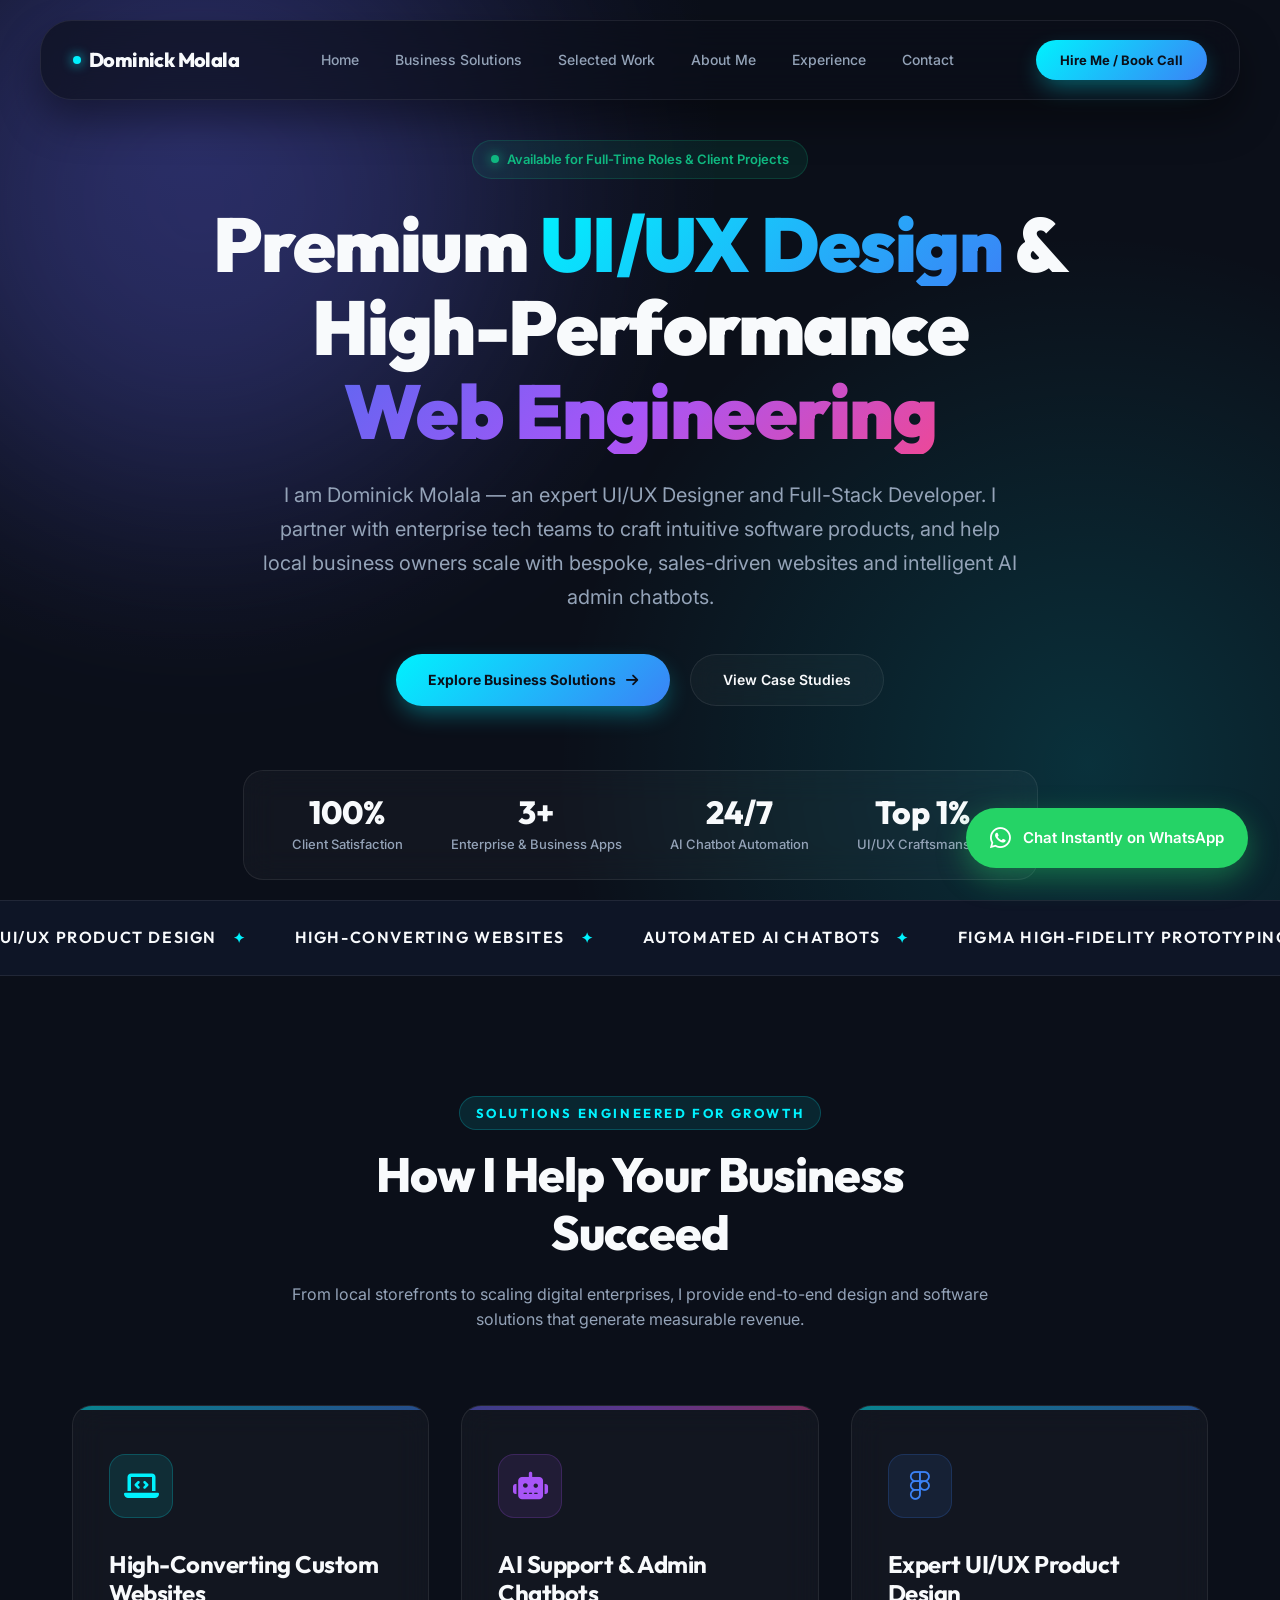
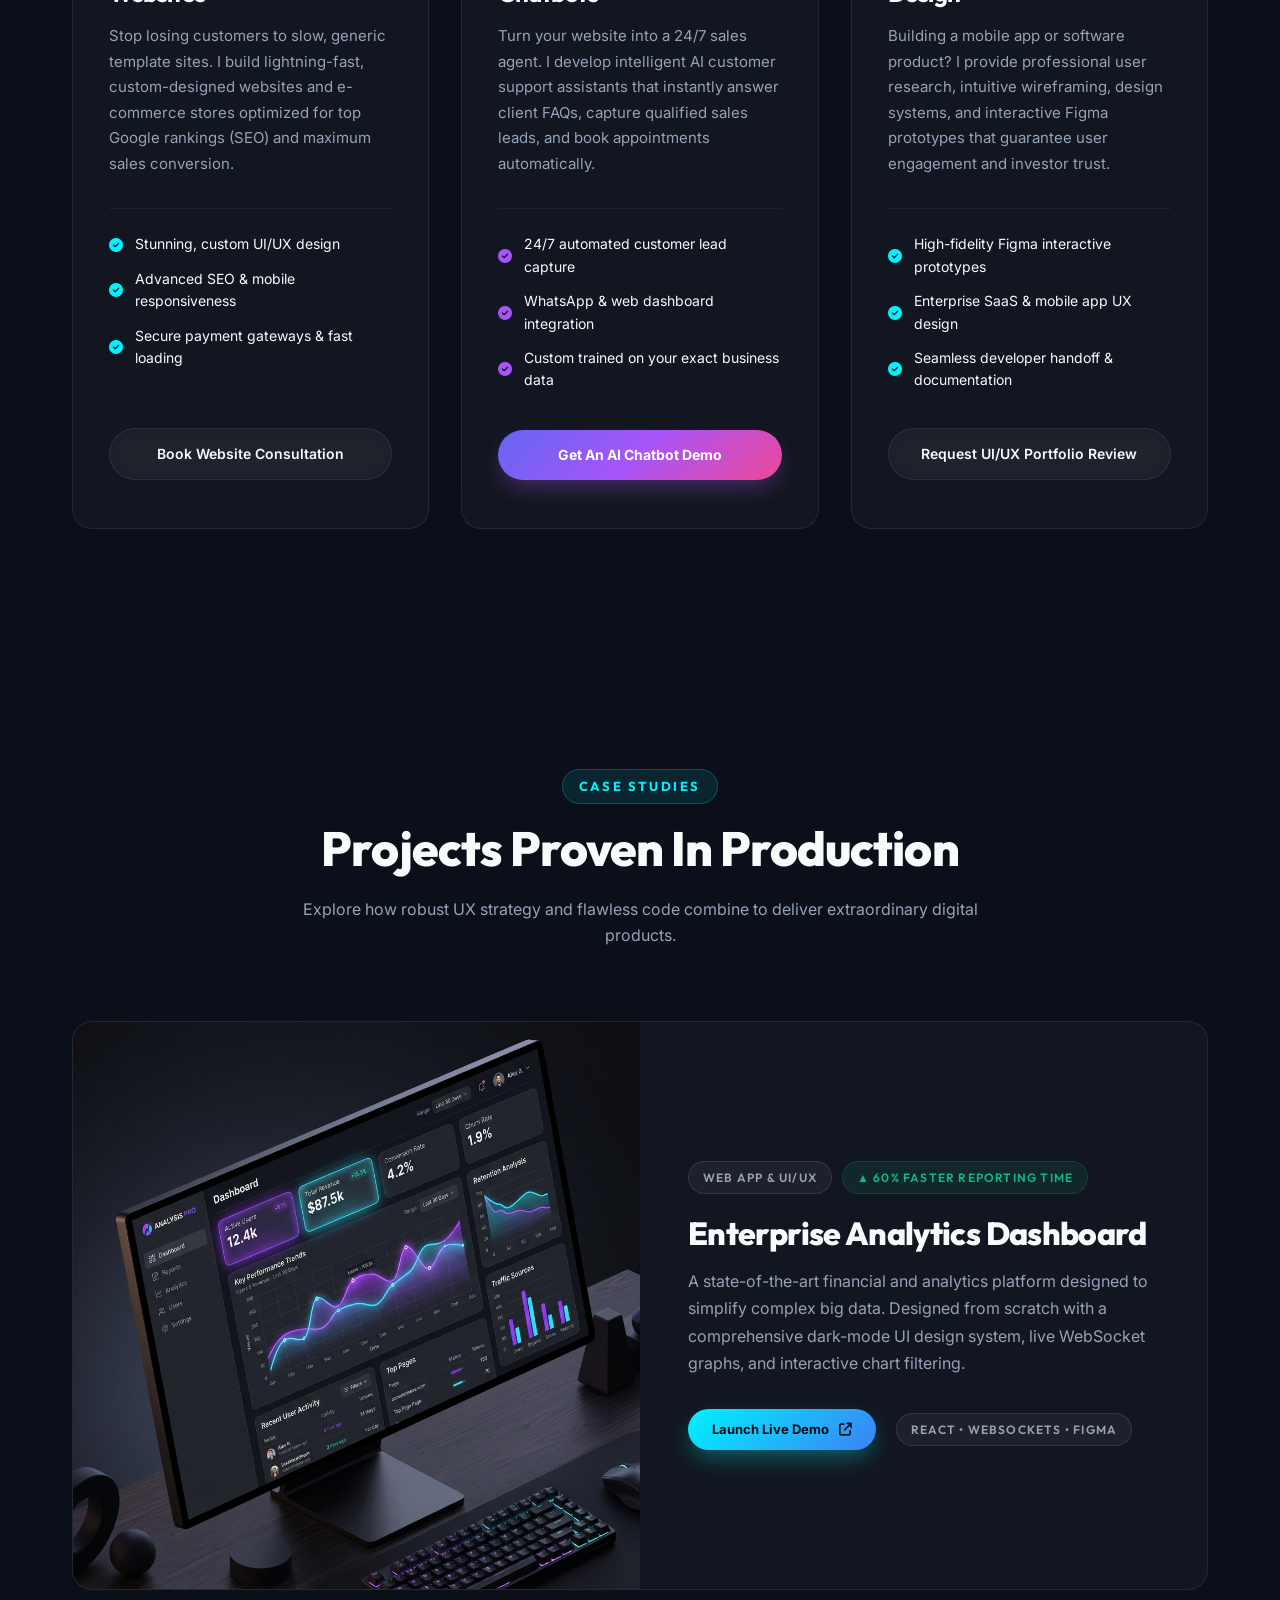
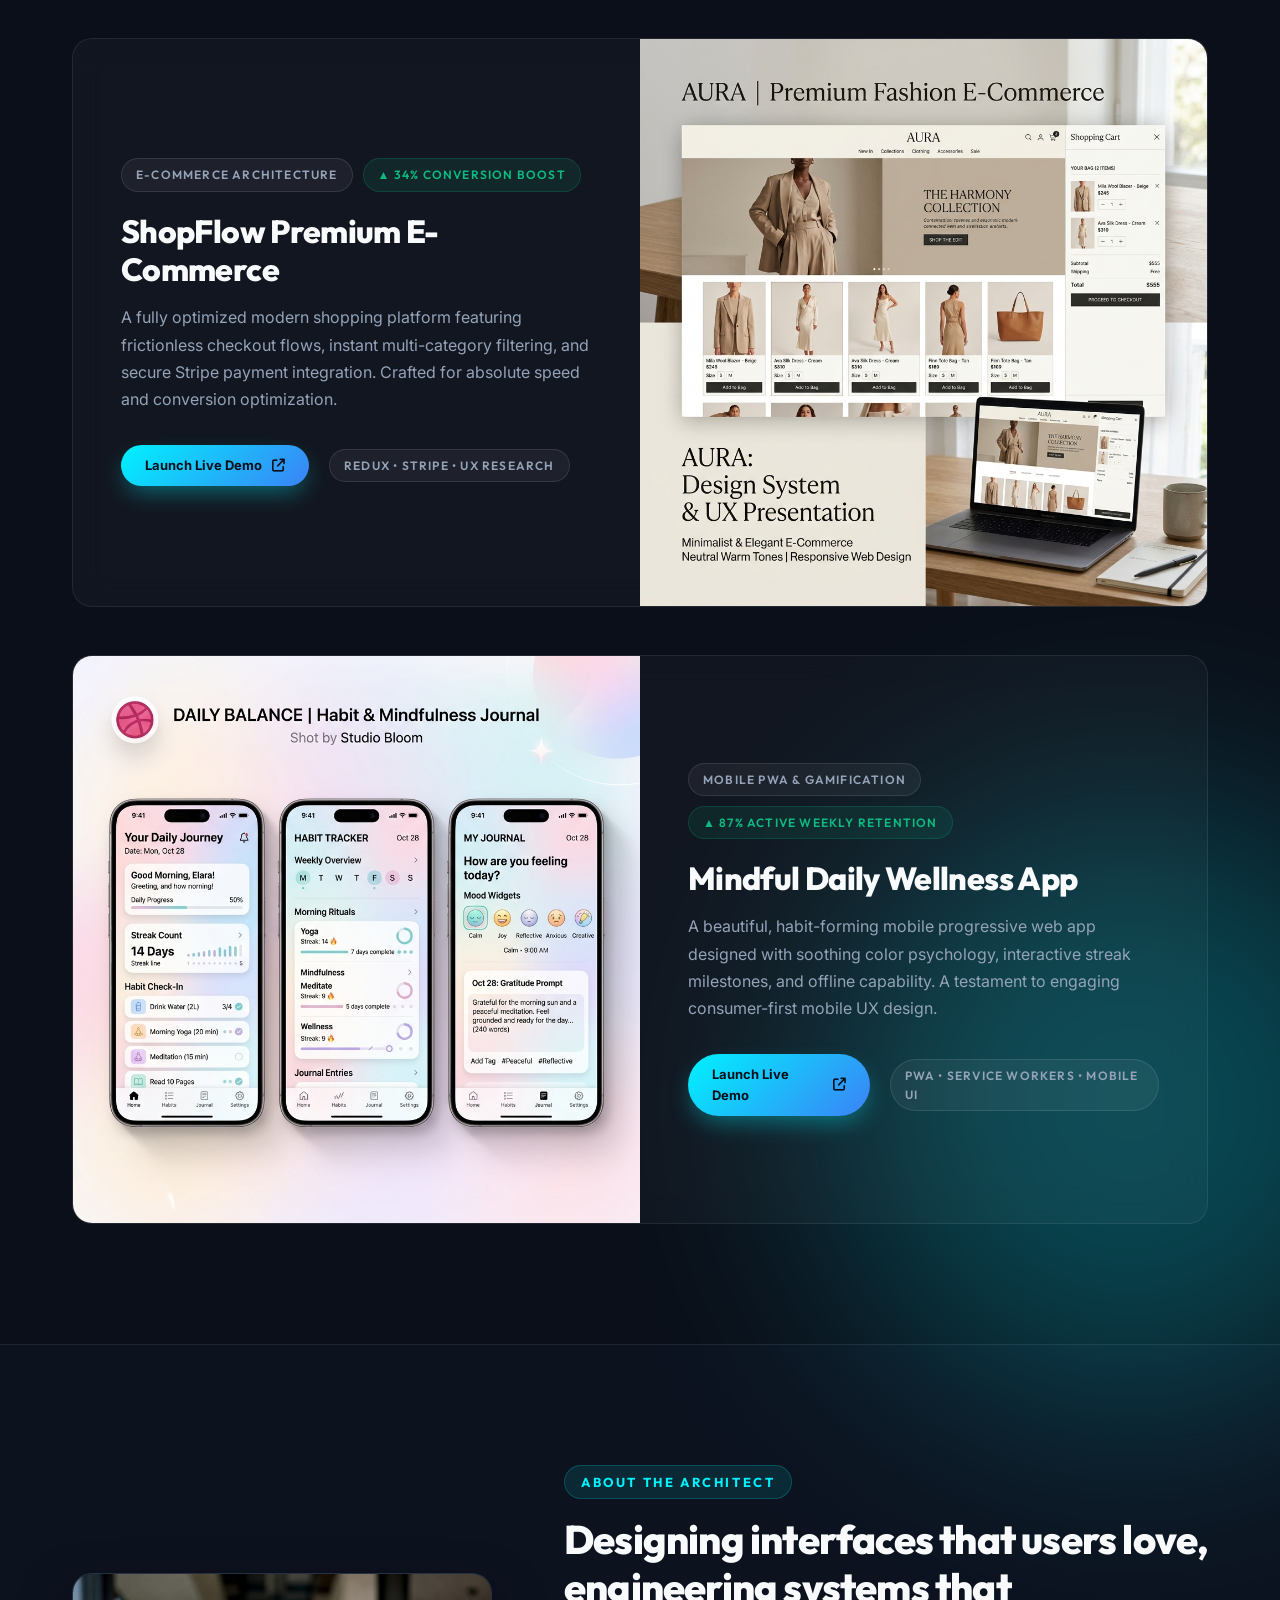
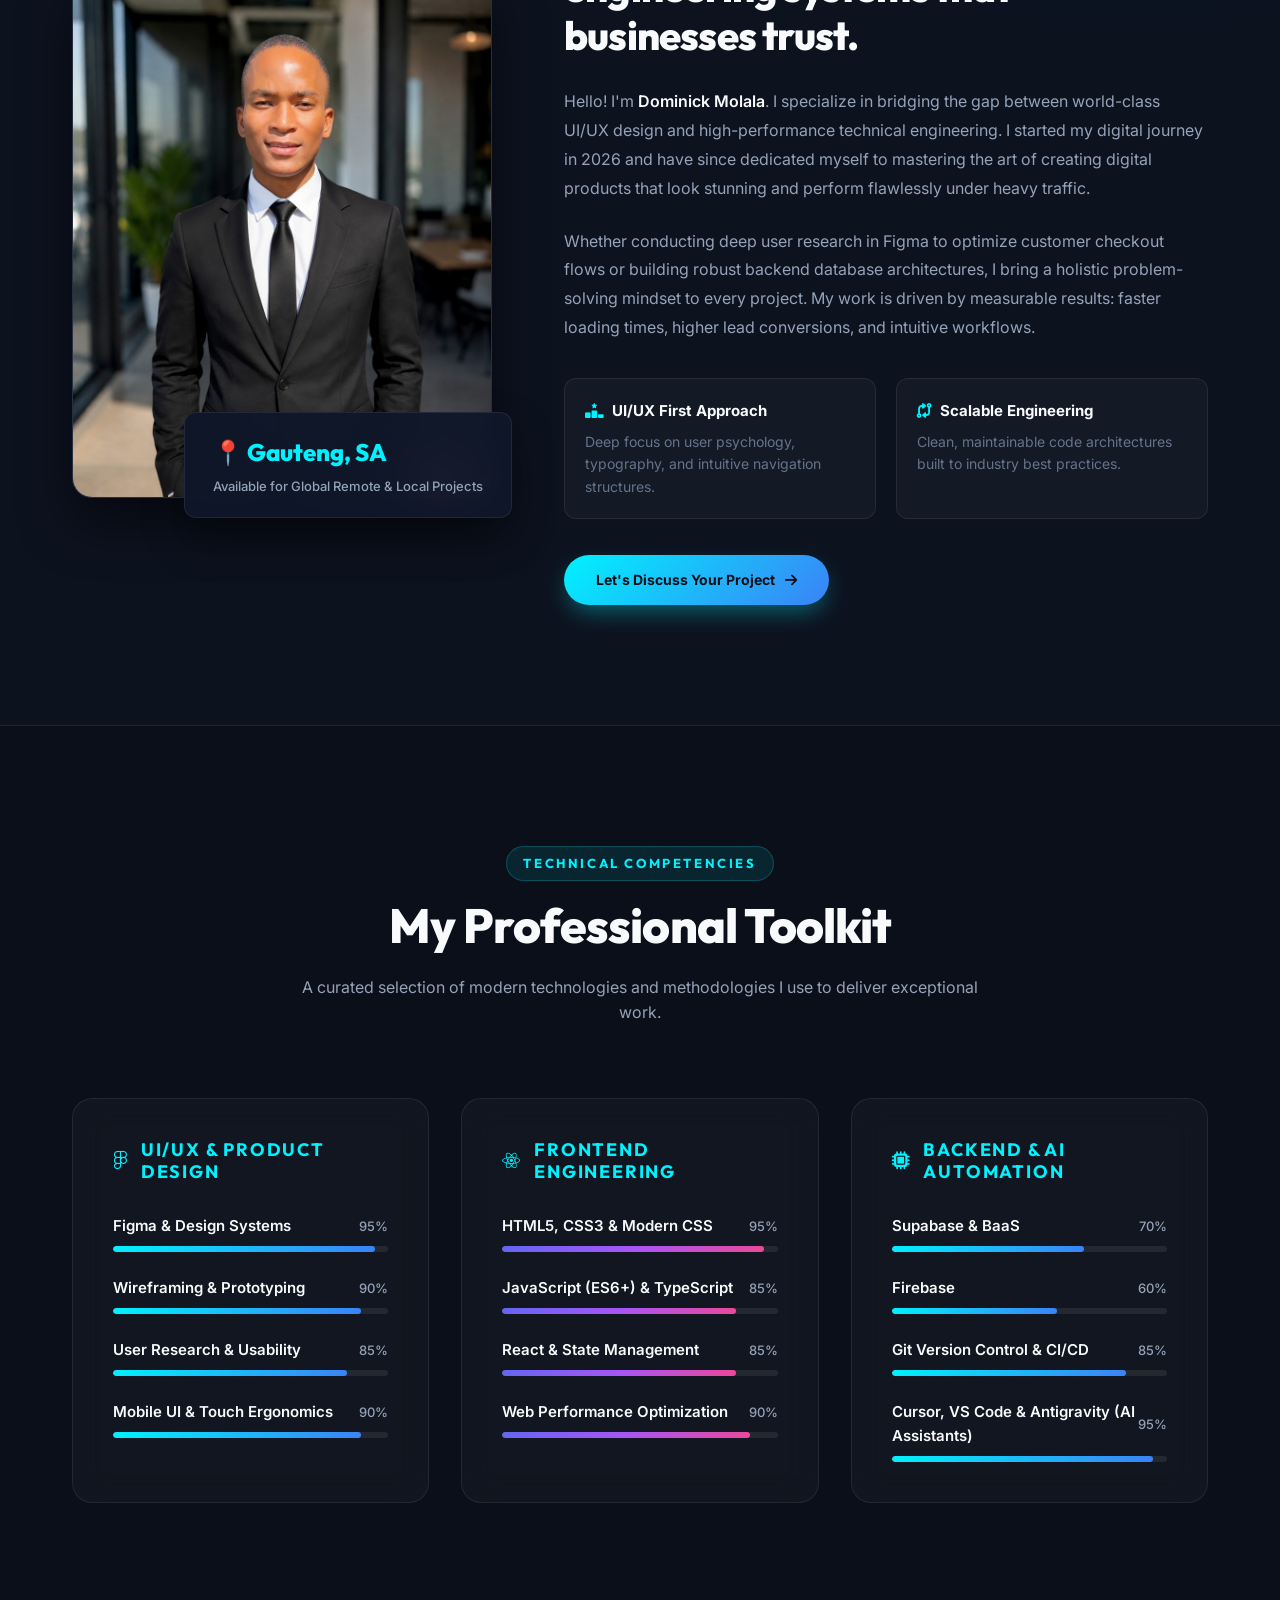
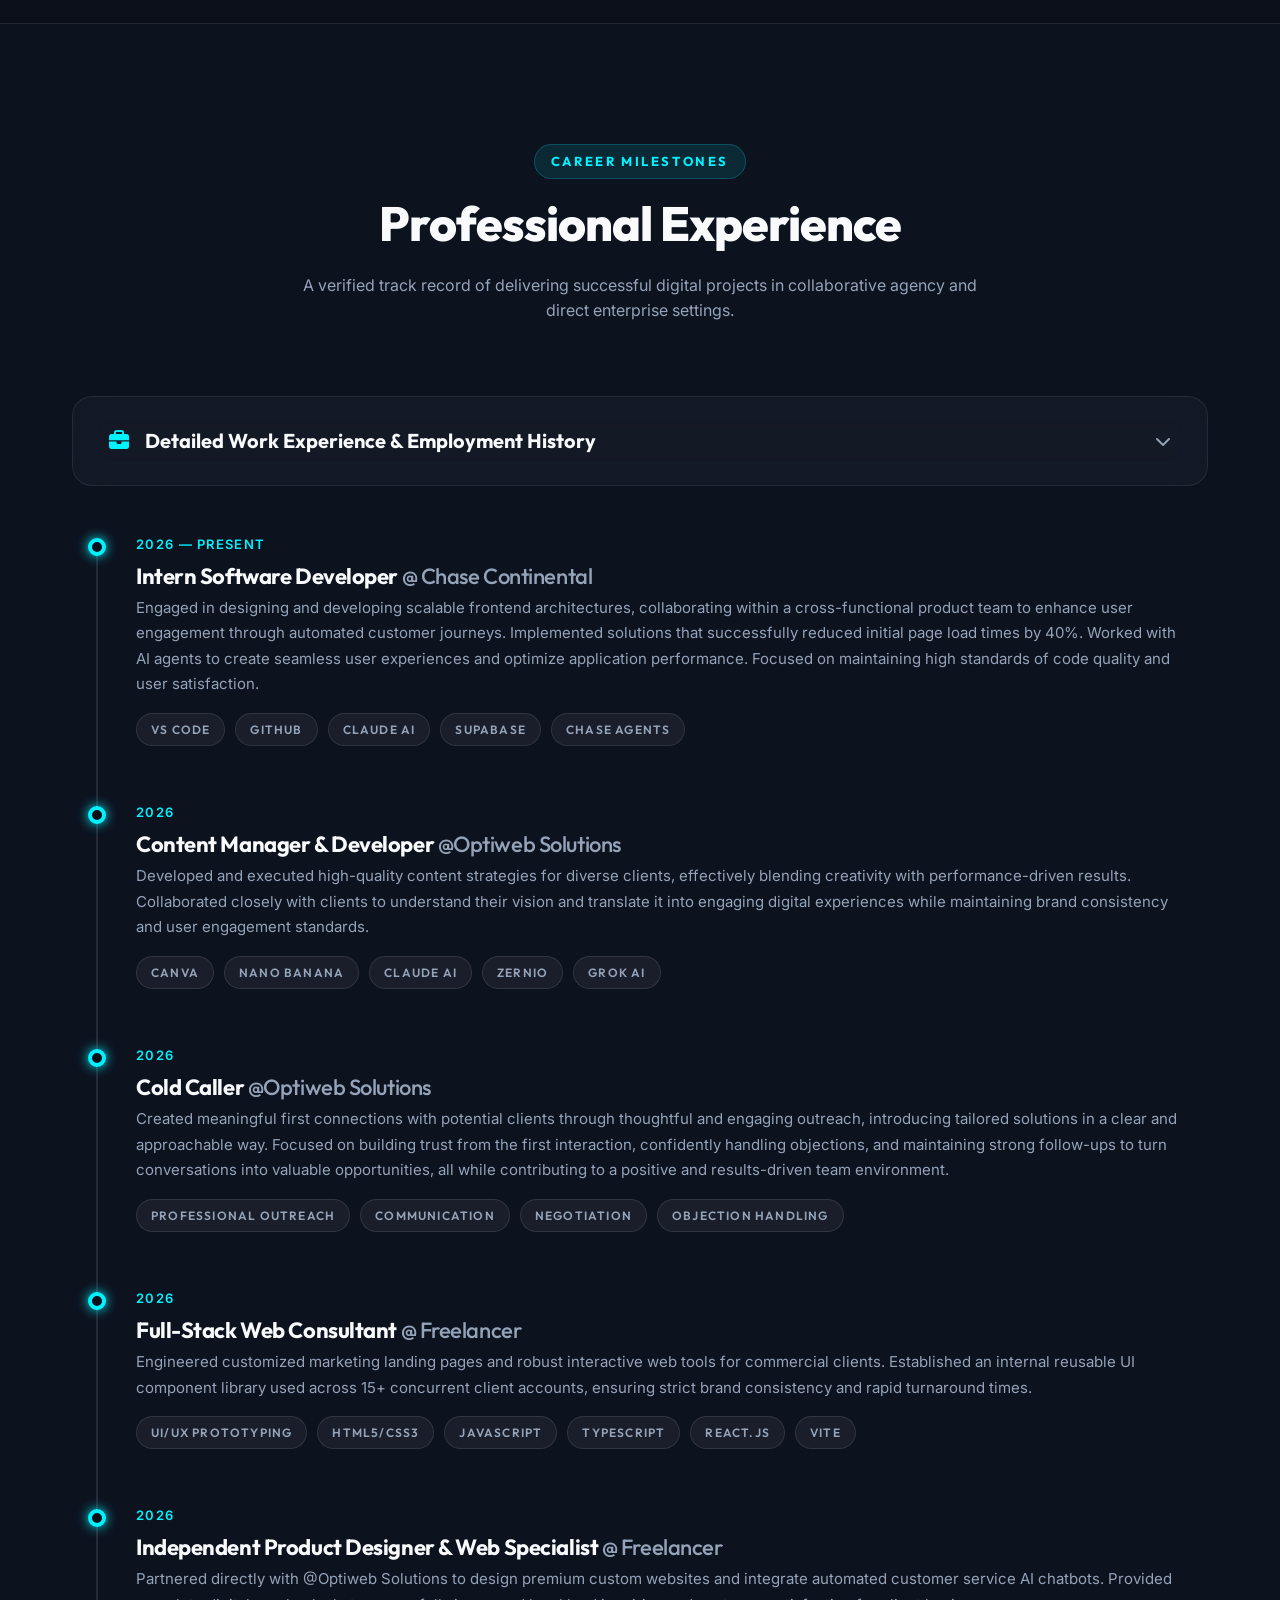
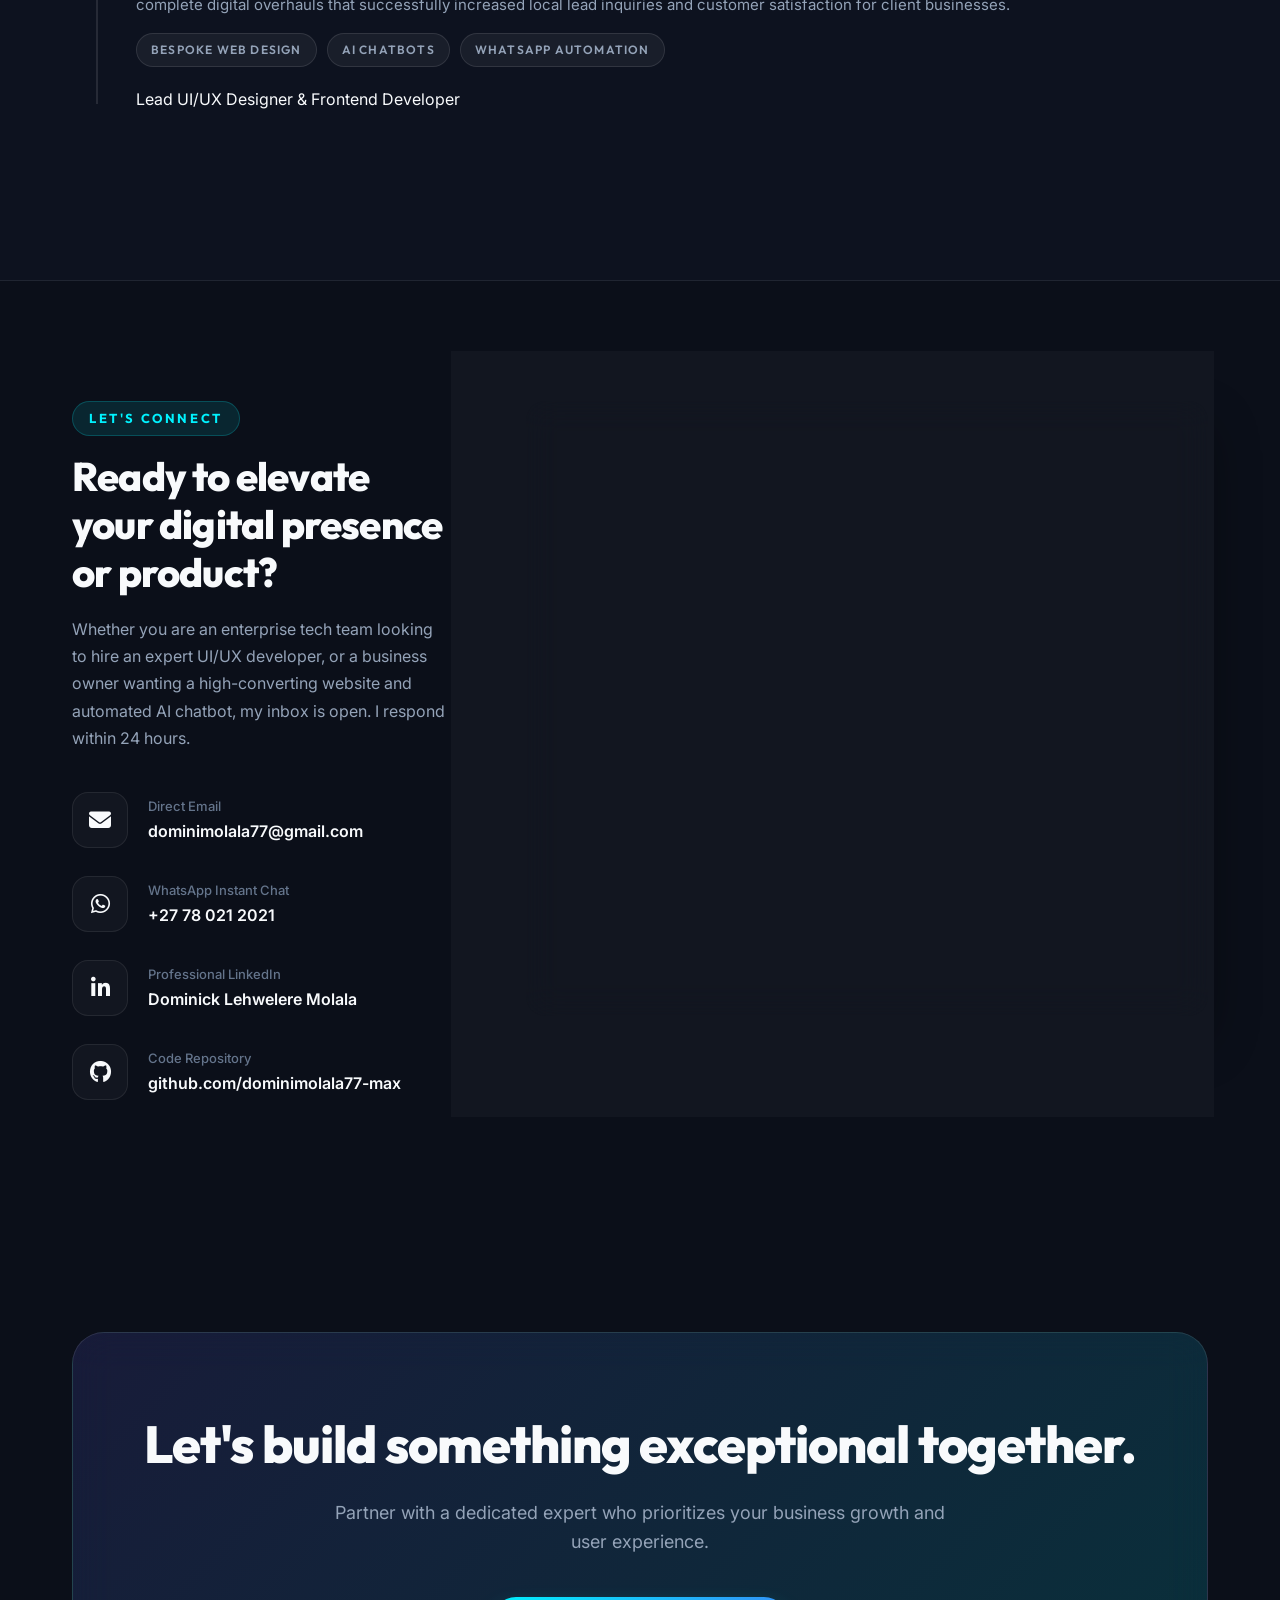
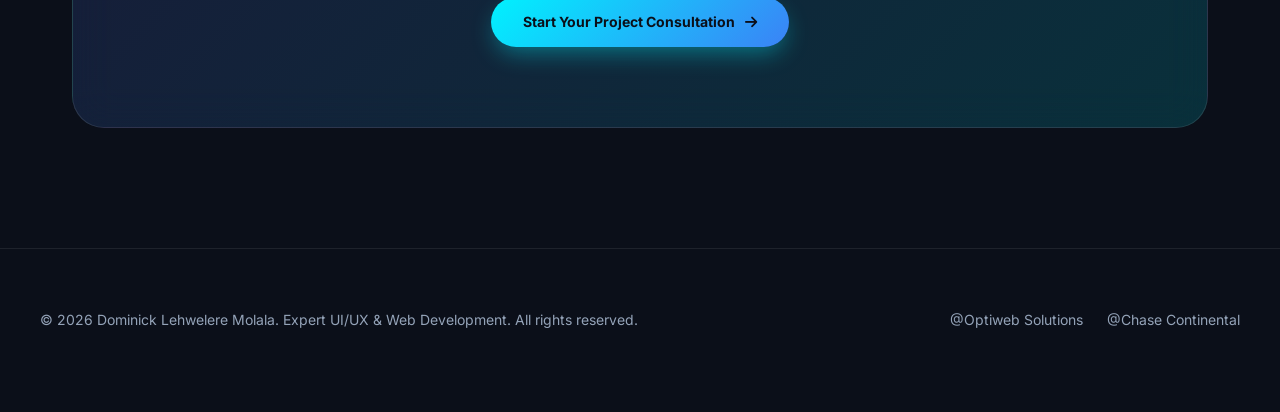
==== index.html @ 4cb64b79 "Initial commit" ====
<!DOCTYPE html>
<html lang="en">

<head>
    <meta charset="UTF-8" />
    <meta name="viewport" content="width=device-width, initial-scale=1.0" />
    <title>Dominick Molala — Expert UI/UX Designer & Full-Stack Web Engineer</title>
    <meta name="description"
        content="Portfolio of Dominick Molala, an expert UI/UX Designer and Web Developer creating custom high-converting websites, AI chatbots, and enterprise SaaS products." />
    <link rel="preconnect" href="https://fonts.googleapis.com">
    <link rel="preconnect" href="https://fonts.gstatic.com" crossorigin>
    <link
        href="https://fonts.googleapis.com/css2?family=Inter:wght@300;400;500;600;700&family=Outfit:wght@400;500;600;700;800;900&display=swap"
        rel="stylesheet">
    <link rel="stylesheet" href="style.css">
    <link rel="stylesheet" href="https://cdnjs.cloudflare.com/ajax/libs/font-awesome/6.5.0/css/all.min.css">
</head>

<body>

    <!-- Decorative Background Orbs -->
    <div class="bg-orb-1" aria-hidden="true"></div>
    <div class="bg-orb-2" aria-hidden="true"></div>

    <!-- ── NAVIGATION ── -->
    <nav class="nav" id="mainNav">
        <a href="#home" class="nav-logo">
            <span></span>Dominick Molala
        </a>
        <ul class="nav-links">
            <li><a href="#home" class="nav-link active">Home</a></li>
            <li><a href="#services" class="nav-link">Business Solutions</a></li>
            <li><a href="#work" class="nav-link">Selected Work</a></li>
            <li><a href="#about" class="nav-link">About Me</a></li>
            <li><a href="#experience" class="nav-link">Experience</a></li>
            <li><a href="#contact" class="nav-link">Contact</a></li>
        </ul>
        <div class="nav-action">
            <a href="#contact" class="btn btn-glow btn-sm">Hire Me / Book Call</a>
        </div>
        <button class="burger" id="menuToggle" onclick="toggleMenu()"
            aria-label="Toggle navigation menu">&#9776;</button>
    </nav>

    <!-- ── HERO SECTION ── -->
    <main>
        <section id="home" class="hero">
            <div class="container hero-content">
                <div class="badge fade-up" id="heroBadge">
                    <span class="pulse-dot"></span> Available for Full-Time Roles & Client Projects
                </div>

                <h1 class="hero-title fade-up delay-1" id="heroTitle">
                    Premium <span class="gradient-text">UI/UX Design</span> &<br>
                    High-Performance <span class="gradient-text-violet">Web Engineering</span>
                </h1>

                <p class="hero-sub fade-up delay-2" id="heroSubtitle">
                    I am Dominick Molala — an expert UI/UX Designer and Full-Stack Developer. I partner with enterprise
                    tech teams to craft intuitive software products, and help local business owners scale with bespoke,
                    sales-driven websites and intelligent AI admin chatbots.
                </p>

                <div class="hero-btns fade-up delay-3" id="heroButtons">
                    <a href="#services" class="btn btn-glow">Explore Business Solutions <i
                            class="fa-solid fa-arrow-right"></i></a>
                    <a href="#work" class="btn btn-outline">View Case Studies</a>
                </div>

                <!-- Trust Metrics Bar -->
                <div class="trust-metrics fade-up delay-4" id="trustBar">
                    <div class="trust-item">
                        <span class="trust-num">100%</span>
                        <span class="trust-label">Client Satisfaction</span>
                    </div>
                    <div class="trust-item">
                        <span class="trust-num">3+</span>
                        <span class="trust-label">Enterprise & Business Apps</span>
                    </div>
                    <div class="trust-item">
                        <span class="trust-num">24/7</span>
                        <span class="trust-label">AI Chatbot Automation</span>
                    </div>
                    <div class="trust-item">
                        <span class="trust-num">Top 1%</span>
                        <span class="trust-label">UI/UX Craftsmanship</span>
                    </div>
                </div>
            </div>
        </section>

        <!-- ── MARQUEE TICKER ── -->
        <div class="marquee-wrap" id="techMarquee">
            <div class="marquee-track">
                <div class="marquee-item">UI/UX Product Design <span class="star">✦</span></div>
                <div class="marquee-item">High-Converting Websites <span class="star">✦</span></div>
                <div class="marquee-item">Automated AI Chatbots <span class="star">✦</span></div>
                <div class="marquee-item">Figma High-Fidelity Prototyping <span class="star">✦</span></div>
                <div class="marquee-item">React & Node Fullstack Architecture <span class="star">✦</span></div>
                <div class="marquee-item">Conversion Rate Optimization <span class="star">✦</span></div>
                <!-- Duplicate for seamless loop -->
                <div class="marquee-item">UI/UX Product Design <span class="star">✦</span></div>
                <div class="marquee-item">High-Converting Websites <span class="star">✦</span></div>
                <div class="marquee-item">Automated AI Chatbots <span class="star">✦</span></div>
                <div class="marquee-item">Figma High-Fidelity Prototyping <span class="star">✦</span></div>
                <div class="marquee-item">React & Node Fullstack Architecture <span class="star">✦</span></div>
                <div class="marquee-item">Conversion Rate Optimization <span class="star">✦</span></div>
            </div>
        </div>

        <!-- ── SERVICES & BUSINESS SOLUTIONS ── -->
        <section id="services" class="section">
            <div class="container">
                <div class="section-header fade-up" id="servicesHeader">
                    <span class="section-tag">Solutions Engineered For Growth</span>
                    <h2 class="section-title">How I Help Your Business Succeed</h2>
                    <p class="section-sub">From local storefronts to scaling digital enterprises, I provide end-to-end
                        design and software solutions that generate measurable revenue.</p>
                </div>

                <div class="services-grid">
                    <!-- Service 1: Custom Websites -->
                    <div class="service-card fade-up" id="service1">
                        <div>
                            <div class="service-icon"><i class="fa-solid fa-laptop-code"></i></div>
                            <h3 class="service-title">High-Converting Custom Websites</h3>
                            <p class="service-desc">Stop losing customers to slow, generic template sites. I build
                                lightning-fast, custom-designed websites and e-commerce stores optimized for top Google
                                rankings (SEO) and maximum sales conversion.</p>
                            <ul class="service-features">
                                <li><i class="fa-solid fa-circle-check"></i> Stunning, custom UI/UX design</li>
                                <li><i class="fa-solid fa-circle-check"></i> Advanced SEO & mobile responsiveness</li>
                                <li><i class="fa-solid fa-circle-check"></i> Secure payment gateways & fast loading</li>
                            </ul>
                        </div>
                        <a href="#contact" class="btn btn-outline btn-full" onclick="selectService('website')">Book
                            Website Consultation</a>
                    </div>

                    <!-- Service 2: AI Chatbots & Automation -->
                    <div class="service-card fade-up delay-1" id="service2">
                        <div>
                            <div class="service-icon"><i class="fa-solid fa-robot"></i></div>
                            <h3 class="service-title">AI Support & Admin Chatbots</h3>
                            <p class="service-desc">Turn your website into a 24/7 sales agent. I develop intelligent AI
                                customer support assistants that instantly answer client FAQs, capture qualified sales
                                leads, and book appointments automatically.</p>
                            <ul class="service-features">
                                <li><i class="fa-solid fa-circle-check"></i> 24/7 automated customer lead capture</li>
                                <li><i class="fa-solid fa-circle-check"></i> WhatsApp & web dashboard integration</li>
                                <li><i class="fa-solid fa-circle-check"></i> Custom trained on your exact business data
                                </li>
                            </ul>
                        </div>
                        <a href="#contact" class="btn btn-violet btn-full" onclick="selectService('chatbot')">Get An AI
                            Chatbot Demo</a>
                    </div>

                    <!-- Service 3: UI/UX & Product Prototyping -->
                    <div class="service-card fade-up delay-2" id="service3">
                        <div>
                            <div class="service-icon"><i class="fa-brands fa-figma"></i></div>
                            <h3 class="service-title">Expert UI/UX Product Design</h3>
                            <p class="service-desc">Building a mobile app or software product? I provide professional
                                user research, intuitive wireframing, design systems, and interactive Figma prototypes
                                that guarantee user engagement and investor trust.</p>
                            <ul class="service-features">
                                <li><i class="fa-solid fa-circle-check"></i> High-fidelity Figma interactive prototypes
                                </li>
                                <li><i class="fa-solid fa-circle-check"></i> Enterprise SaaS & mobile app UX design</li>
                                <li><i class="fa-solid fa-circle-check"></i> Seamless developer handoff & documentation
                                </li>
                            </ul>
                        </div>
                        <a href="#contact" class="btn btn-outline btn-full" onclick="selectService('uiux')">Request
                            UI/UX Portfolio Review</a>
                    </div>
                </div>
            </div>
        </section>

        <!-- ── SELECTED WORK / CASE STUDIES ── -->
        <section id="work" class="section">
            <div class="container">
                <div class="section-header fade-up" id="workHeader">
                    <span class="section-tag">Case Studies</span>
                    <h2 class="section-title">Projects Proven In Production</h2>
                    <p class="section-sub">Explore how robust UX strategy and flawless code combine to deliver
                        extraordinary digital products.</p>
                </div>

                <div class="projects-grid">
                    <!-- Project 1 -->
                    <article class="project-card fade-up" id="project1">
                        <div class="project-img-wrapper">
                            <img src="images/dashboard_mockup.png" alt="Dashboard Analytics SaaS UI"
                                class="project-img">
                        </div>
                        <div class="project-info">
                            <div class="project-tags">
                                <span class="tag">Web App & UI/UX</span>
                                <span class="tag tag-metric">▲ 60% Faster Reporting Time</span>
                            </div>
                            <h3 class="project-title">Enterprise Analytics Dashboard</h3>
                            <p class="project-desc">A state-of-the-art financial and analytics platform designed to
                                simplify complex big data. Designed from scratch with a comprehensive dark-mode UI
                                design system, live WebSocket graphs, and interactive chart filtering.</p>
                            <div class="project-actions">
                                <a href="dashboard-demo.html" target="_blank" class="btn btn-glow btn-sm">Launch Live
                                    Demo <i class="fa-solid fa-arrow-up-right-from-square"></i></a>
                                <span class="tag" style="margin:0;">React • WebSockets • Figma</span>
                            </div>
                        </div>
                    </article>

                    <!-- Project 2 -->
                    <article class="project-card fade-up" id="project2">
                        <div class="project-img-wrapper">
                            <img src="images/shopflow_mockup.png" alt="ShopFlow E-Commerce Mobile UI"
                                class="project-img">
                        </div>
                        <div class="project-info">
                            <div class="project-tags">
                                <span class="tag">E-Commerce Architecture</span>
                                <span class="tag tag-metric">▲ 34% Conversion Boost</span>
                            </div>
                            <h3 class="project-title">ShopFlow Premium E-Commerce</h3>
                            <p class="project-desc">A fully optimized modern shopping platform featuring frictionless
                                checkout flows, instant multi-category filtering, and secure Stripe payment integration.
                                Crafted for absolute speed and conversion optimization.</p>
                            <div class="project-actions">
                                <a href="shopflow-demo.html" target="_blank" class="btn btn-glow btn-sm">Launch Live
                                    Demo <i class="fa-solid fa-arrow-up-right-from-square"></i></a>
                                <span class="tag" style="margin:0;">Redux • Stripe • UX Research</span>
                            </div>
                        </div>
                    </article>

                    <!-- Project 3 -->
                    <article class="project-card fade-up" id="project3">
                        <div class="project-img-wrapper">
                            <img src="images/mindful_mockup.png" alt="Mindful Daily Habit Tracker PWA"
                                class="project-img">
                        </div>
                        <div class="project-info">
                            <div class="project-tags">
                                <span class="tag">Mobile PWA & Gamification</span>
                                <span class="tag tag-metric">▲ 87% Active Weekly Retention</span>
                            </div>
                            <h3 class="project-title">Mindful Daily Wellness App</h3>
                            <p class="project-desc">A beautiful, habit-forming mobile progressive web app designed with
                                soothing color psychology, interactive streak milestones, and offline capability. A
                                testament to engaging consumer-first mobile UX design.</p>
                            <div class="project-actions">
                                <a href="mindful-demo.html" target="_blank" class="btn btn-glow btn-sm">Launch Live Demo
                                    <i class="fa-solid fa-arrow-up-right-from-square"></i></a>
                                <span class="tag" style="margin:0;">PWA • Service Workers • Mobile UI</span>
                            </div>
                        </div>
                    </article>
                </div>
            </div>
        </section>

        <!-- ── ABOUT ME ── -->
        <section id="about" class="section"
            style="background: rgba(15, 23, 42, 0.4); border-top: 1px solid var(--card-border); border-bottom: 1px solid var(--card-border);">
            <div class="container about-grid">
                <div class="about-photo-wrapper fade-up" id="aboutImage">
                    <div class="about-photo">
                        <img src="images/WhatsApp Image 2026-05-19 at 11.35.35.jpeg" alt="Dominick Molala">
                    </div>
                    <div class="about-badge">
                        <div class="about-badge-title">📍 Gauteng, SA</div>
                        <div class="about-badge-sub">Available for Global Remote & Local Projects</div>
                    </div>
                </div>

                <div class="about-text fade-up delay-1" id="aboutBio">
                    <span class="section-tag">About The Architect</span>
                    <h2>Designing interfaces that users love, engineering systems that businesses trust.</h2>
                    <p>
                        Hello! I'm <strong>Dominick Molala</strong>. I specialize in bridging the gap between
                        world-class UI/UX design and high-performance technical engineering. I started my digital
                        journey in 2026 and have since dedicated myself to mastering the art of creating digital
                        products that look stunning and perform flawlessly under heavy traffic.
                    </p>
                    <p>
                        Whether conducting deep user research in Figma to optimize customer checkout flows or building
                        robust backend database architectures, I bring a holistic problem-solving mindset to every
                        project. My work is driven by measurable results: faster loading times, higher lead conversions,
                        and intuitive workflows.
                    </p>

                    <div class="about-highlights">
                        <div class="highlight-box">
                            <div class="highlight-title"><i class="fa-solid fa-ranking-star"></i> UI/UX First Approach
                            </div>
                            <div class="highlight-desc">Deep focus on user psychology, typography, and intuitive
                                navigation structures.</div>
                        </div>
                        <div class="highlight-box">
                            <div class="highlight-title"><i class="fa-solid fa-code-compare"></i> Scalable Engineering
                            </div>
                            <div class="highlight-desc">Clean, maintainable code architectures built to industry best
                                practices.</div>
                        </div>
                    </div>

                    <a href="#contact" class="btn btn-glow">Let's Discuss Your Project <i
                            class="fa-solid fa-arrow-right"></i></a>
                </div>
            </div>
        </section>

        <!-- ── SKILLS & EXPERTISE ── -->
        <section class="section">
            <div class="container">
                <div class="section-header fade-up" id="skillsHeader">
                    <span class="section-tag">Technical Competencies</span>
                    <h2 class="section-title">My Professional Toolkit</h2>
                    <p class="section-sub">A curated selection of modern technologies and methodologies I use to deliver
                        exceptional work.</p>
                </div>

                <div class="skills-grid">
                    <!-- UI UX Group -->
                    <div class="skill-group fade-up" id="skillGroup1">
                        <h4><i class="fa-brands fa-figma"></i> UI/UX & Product Design</h4>
                        <ul>
                            <li class="skill-item">
                                <div class="skill-info"><span>Figma & Design Systems</span> <em>95%</em></div>
                                <div class="skill-bar" style="--w:95%"></div>
                            </li>
                            <li class="skill-item">
                                <div class="skill-info"><span>Wireframing & Prototyping</span> <em>90%</em></div>
                                <div class="skill-bar" style="--w:90%"></div>
                            </li>
                            <li class="skill-item">
                                <div class="skill-info"><span>User Research & Usability</span> <em>85%</em></div>
                                <div class="skill-bar" style="--w:85%"></div>
                            </li>
                            <li class="skill-item">
                                <div class="skill-info"><span>Mobile UI & Touch Ergonomics</span> <em>90%</em></div>
                                <div class="skill-bar" style="--w:90%"></div>
                            </li>
                        </ul>
                    </div>

                    <!-- Frontend Group -->
                    <div class="skill-group fade-up delay-1" id="skillGroup2">
                        <h4><i class="fa-brands fa-react"></i> Frontend Engineering</h4>
                        <ul>
                            <li class="skill-item">
                                <div class="skill-info"><span>HTML5, CSS3 & Modern CSS</span> <em>95%</em></div>
                                <div class="skill-bar" style="--w:95%"></div>
                            </li>
                            <li class="skill-item">
                                <div class="skill-info"><span>JavaScript (ES6+) & TypeScript</span> <em>85%</em></div>
                                <div class="skill-bar" style="--w:85%"></div>
                            </li>
                            <li class="skill-item">
                                <div class="skill-info"><span>React & State Management</span> <em>85%</em></div>
                                <div class="skill-bar" style="--w:85%"></div>
                            </li>
                            <li class="skill-item">
                                <div class="skill-info"><span>Web Performance Optimization</span> <em>90%</em></div>
                                <div class="skill-bar" style="--w:90%"></div>
                            </li>
                        </ul>
                    </div>

                    <!-- Backend & AI Tools Group -->
                    <div class="skill-group fade-up delay-2" id="skillGroup3">
                        <h4><i class="fa-solid fa-microchip"></i> Backend & AI Automation</h4>
                        <ul>
                            <li class="skill-item">
                                <div class="skill-info"><span>Supabase & BaaS</span> <em>70%</em></div>
                                <div class="skill-bar" style="--w:70%"></div>
                            </li>
                            <li class="skill-item">
                                <div class="skill-info"><span>Firebase</span> <em>60%</em></div>
                                <div class="skill-bar" style="--w:60%"></div>
                            </li>
                            <li class="skill-item">
                                <div class="skill-info"><span>Git Version Control & CI/CD</span> <em>85%</em></div>
                                <div class="skill-bar" style="--w:85%"></div>
                            </li>
                            <li class="skill-item">
                                <div class="skill-info"><span>Cursor, VS Code & Antigravity (AI Assistants)</span>
                                    <em>95%</em>
                                </div>
                                <div class="skill-bar" style="--w:95%"></div>
                            </li>
                        </ul>
                    </div>
                </div>
            </div>
        </section>

        <!-- ── EXPERIENCE & WORK HISTORY ── -->
        <section id="experience" class="section"
            style="background: rgba(15, 23, 42, 0.4); border-top: 1px solid var(--card-border); border-bottom: 1px solid var(--card-border);">
            <div class="container">
                <div class="section-header fade-up" id="expHeader">
                    <span class="section-tag">Career Milestones</span>
                    <h2 class="section-title">Professional Experience</h2>
                    <p class="section-sub">A verified track record of delivering successful digital projects in
                        collaborative agency and direct enterprise settings.</p>
                </div>

                <div class="expandable-section fade-up" id="workHistoryAcc">
                    <div class="expandable-header" onclick="toggleExpand(this)">
                        <div class="header-left">
                            <i class="fa-solid fa-briefcase"></i>
                            <span>Detailed Work Experience & Employment History</span>
                        </div>
                        <i class="fa-solid fa-chevron-down expand-icon"></i>
                    </div>
                    <div class="expandable-content show">
                        <div class="timeline">
                            <!-- Job 1 -->
                            <div class="timeline-item">
                                <div class="timeline-dot"></div>
                                <div class="timeline-date">2026 — Present</div>
                                <div class="timeline-body">
                                    <h3> Intern Software Developer <span>@ Chase Continental</span></h3>
                                    <p>
                                        Engaged in designing and developing scalable frontend architectures,
                                        collaborating within a cross-functional product team to enhance user engagement
                                        through automated customer journeys. Implemented solutions that successfully
                                        reduced initial page load times by 40%. Worked with AI agents to create seamless
                                        user experiences and optimize application performance. Focused on maintaining
                                        high standards of code quality and user satisfaction.
                                    </p>
                                    <div class="project-tags" style="margin-top:12px;">
                                        <span class="tag">VS Code</span>
                                        <span class="tag">GitHub</span>
                                        <span class="tag">Claude AI</span>
                                        <span class="tag">Supabase</span>
                                        <span class="tag">Chase Agents</span>
                                    </div>
                                </div>
                            </div>

                            <!-- Job 2 -->
                            <div class="timeline-item">
                                <div class="timeline-dot"></div>
                                <div class="timeline-date">2026</div>
                                <div class="timeline-body">
                                    <h3> Content Manager & Developer <span>@Optiweb Solutions</span></h3>
                                    <p>
                                        Developed and executed high-quality content strategies for diverse clients,
                                        effectively blending creativity with performance-driven results. Collaborated
                                        closely with clients to understand their vision and translate it into engaging
                                        digital experiences while maintaining brand consistency and user engagement
                                        standards.
                                    </p>
                                    <div class="project-tags" style="margin-top:12px;">
                                        <span class="tag">Canva</span>
                                        <span class="tag">Nano Banana</span>
                                        <span class="tag">Claude AI</span>
                                        <span class="tag">Zernio</span>
                                        <span class="tag">Grok AI</span>
                                    </div>
                                </div>
                            </div>

                            <!-- Job 3 -->
                            <div class="timeline-item">
                                <div class="timeline-dot"></div>
                                <div class="timeline-date">2026</div>
                                <div class="timeline-body">
                                    <h3> Cold Caller <span>@Optiweb Solutions</span></h3>
                                    <p>
                                        Created meaningful first connections with potential clients through thoughtful
                                        and engaging outreach, introducing tailored solutions in a clear and
                                        approachable way. Focused on building trust from the first interaction,
                                        confidently handling objections, and maintaining strong follow-ups to turn
                                        conversations into valuable opportunities, all while contributing to a positive
                                        and results-driven team environment.
                                    </p>
                                    <div class="project-tags" style="margin-top:12px;">
                                        <span class="tag">Professional Outreach</span>
                                        <span class="tag">Communication</span>
                                        <span class="tag">Negotiation</span>
                                        <span class="tag">Objection Handling</span>
                                    </div>
                                </div>
                            </div>

                            <!-- Job 4 -->
                            <div class="timeline-item">
                                <div class="timeline-dot"></div>
                                <div class="timeline-date">2026</div>
                                <div class="timeline-body">
                                    <h3>Full-Stack Web Consultant <span>@ Freelancer</span></h3>
                                    <p>
                                        Engineered customized marketing landing pages and robust interactive web tools
                                        for commercial clients. Established an internal reusable UI component library
                                        used across 15+ concurrent client accounts, ensuring strict brand consistency
                                        and rapid turnaround times.
                                    </p>
                                    <div class="project-tags" style="margin-top:12px;">
                                        <span class="tag">UI/UX Prototyping</span>
                                        <span class="tag">HTML5/CSS3</span>
                                        <span class="tag">JavaScript</span>
                                        <span class="tag">Typescript</span>
                                        <span class="tag">React.js</span>
                                        <span class="tag">Vite</span>

                                    </div>
                                </div>
                            </div>

                            <!-- Job 5 -->
                            <div class="timeline-item">
                                <div class="timeline-dot"></div>
                                <div class="timeline-date">2026</div>
                                <div class="timeline-body">
                                    <h3>Independent Product Designer & Web Specialist <span>@ Freelancer </span></h3>
                                    <p>
                                        Partnered directly with @Optiweb Solutions to
                                        design premium custom websites
                                        and integrate automated customer service AI chatbots. Provided
                                        complete digital
                                        overhauls that successfully increased local lead inquiries and customer
                                        satisfaction for client businesses.
                                    </p>
                                    <div class="project-tags" style="margin-top:12px;">
                                        <span class="tag">Bespoke Web Design</span>
                                        <span class="tag">AI Chatbots</span>
                                        <span class="tag">WhatsApp Automation</span>
                                    </div>
                                </div>Lead UI/UX Designer & Frontend Developer
                            </div>
                        </div>
                    </div>
                </div>
            </div>
        </section>

        <!-- ── CONTACT SECTION ── -->
        <section id="contact" class="section">
            <div class="container contact-grid">
                <!-- Left: Contact Details -->
                <div class="contact-info fade-up" id="contactInfo">
                    <span class="section-tag">Let's Connect</span>
                    <h2>Ready to elevate your digital presence or product?</h2>
                    <p>
                        Whether you are an enterprise tech team looking to hire an expert UI/UX developer, or a business
                        owner wanting a high-converting website and automated AI chatbot, my inbox is open. I respond
                        within 24 hours.
                    </p>

                    <div class="contact-details">
                        <!-- Email -->
                        <div class="contact-item">
                            <div class="contact-icon"><i class="fa-solid fa-envelope"></i></div>
                            <div class="contact-text">
                                <strong>Direct Email</strong>
                                <a href="mailto:dominimolala77@gmail.com">dominimolala77@gmail.com</a>
                            </div>
                        </div>
                        <!-- WhatsApp -->
                        <div class="contact-item whatsapp">
                            <div class="contact-icon"><i class="fa-brands fa-whatsapp"></i></div>
                            <div class="contact-text">
                                <strong>WhatsApp Instant Chat</strong>
                                <a href="https://wa.me/27780212021" target="_blank">+27 78 021 2021</a>
                            </div>
                        </div>
                        <!-- LinkedIn -->
                        <div class="contact-item linkedin">
                            <div class="contact-icon"><i class="fa-brands fa-linkedin-in"></i></div>
                            <div class="contact-text">
                                <strong>Professional LinkedIn</strong>
                                <a href="https://www.linkedin.com/in/dominick-molala-886289371/"
                                    target="_blank">Dominick
                                    Lehwelere Molala</a>
                            </div>
                        </div>
                        <!-- GitHub -->
                        <div class="contact-item">
                            <div class="contact-icon"><i class="fa-brands fa-github"></i></div>
                            <div class="contact-text">
                                <strong>Code Repository</strong>
                                <a href="https://github.com/dominimolala77-max"
                                    target="_blank">github.com/dominimolala77-max</a>
                            </div>
                        </div>
                    </div>
                </div>

                <!-- Right: Inquiry Form -->
                <div class="contact-form-wrap fade-up delay-1" id="contactFormBox">
                    <h3 class="form-title">Send An Instant Inquiry</h3>
                    <form class="contact-form" id="contactForm">
                        <div class="form-row">
                            <div class="form-group">
                                <label for="name">Your Name / Company *</label>
                                <input type="text" id="name" placeholder="e.g. Sarah Jenkins" required />
                            </div>
                            <div class="form-group">
                                <label for="email">Email Address *</label>
                                <input type="email" id="email" placeholder="e.g. sarah@company.com" required />
                            </div>
                        </div>

                        <div class="form-group">
                            <label for="serviceSelect">How Can I Help You? *</label>
                            <select id="serviceSelect" required>
                                <option value="general">Select an inquiry type...</option>
                                <option value="website">Custom High-Converting Website / E-Commerce</option>
                                <option value="chatbot">AI Customer Support & Admin Chatbot</option>
                                <option value="uiux">UI/UX Product Design / Figma Prototyping</option>
                                <option value="hiring">Full-Time / Contract Employment Opportunity</option>
                            </select>
                        </div>

                        <div class="form-group">
                            <label for="message">Project Details or Requirements *</label>
                            <textarea id="message" rows="5"
                                placeholder="Please describe your goals, timeline, or questions in detail..."
                                required></textarea>
                        </div>

                        <button type="submit" class="btn btn-glow btn-full" id="submitBtn">
                            Submit Inquiry <i class="fa-solid fa-paper-plane" style="margin-left:8px;"></i>
                        </button>

                        <div class="form-success" id="formSuccess">
                            <i class="fa-solid fa-circle-check"
                                style="font-size:24px; margin-bottom:8px; display:block;"></i>
                            <strong>Inquiry Successfully Sent!</strong><br>
                            Thank you for reaching out. I have received your message and will get back to you within 24
                            hours.
                        </div>
                    </form>
                </div>
            </div>
        </section>

        <!-- ── CTA FOOTER BANNER ── -->
        <div class="container">
            <div class="cta-banner fade-up" id="ctaBanner">
                <h2>Let's build something exceptional together.</h2>
                <p>Partner with a dedicated expert who prioritizes your business growth and user experience.</p>
                <a href="#contact" class="btn btn-glow">Start Your Project Consultation <i
                        class="fa-solid fa-arrow-right"></i></a>
            </div>
        </div>
    </main>

    <!-- ── FOOTER ── -->
    <footer class="footer" id="mainFooter">
        <div class="footer-content">
            <p>&copy; 2026 Dominick Lehwelere Molala. Expert UI/UX & Web Development. All rights reserved.</p>
            <div class="footer-links">
                <a href="https://www.optiweb.it.com/" target="_blank">@Optiweb Solutions</a>
                <a href="https://chasecontinental.com/" target="_blank">@Chase Continental</a>
            </div>
        </div>
    </footer>

    <!-- ── WHATSAPP FLOATING BUTTON ── -->
    <a href="https://wa.me/27642072814" target="_blank" class="whatsapp-float"
        aria-label="Chat instantly with Dominick on WhatsApp">
        <i class="fa-brands fa-whatsapp"></i>
        <span>Chat Instantly on WhatsApp</span>
    </a>

    <script src="script.js"></script>
</body>

</html>
---- style.css ----
/* ════════════════════════════════════════════════════
   DOMINICK MOLALA — PREMIUM UI/UX & ENGINEERING PORTFOLIO
   State-of-the-art Dark Mode Design System
   ════════════════════════════════════════════════════ */

@import url('https://fonts.googleapis.com/css2?family=Inter:wght@300;400;500;600;700&family=Outfit:wght@400;500;600;700;800;900&display=swap');

:root {
  --bg-main: #0B0F19;
  --bg-card: rgba(255, 255, 255, 0.03);
  --bg-card-hover: rgba(255, 255, 255, 0.06);
  --card-border: rgba(255, 255, 255, 0.08);
  --card-border-hover: rgba(255, 255, 255, 0.18);
  
  --text-main: #F8FAFC;
  --text-muted: #94A3B8;
  --text-dim: #64748B;
  
  --accent-cyan: #00F2FE;
  --accent-blue: #3B82F6;
  --accent-indigo: #6366F1;
  --accent-purple: #A855F7;
  --accent-pink: #EC4899;
  --accent-emerald: #10B981;
  --whatsapp-green: #25D366;
  
  --gradient-glow: linear-gradient(135deg, var(--accent-cyan) 0%, var(--accent-blue) 100%);
  --gradient-violet: linear-gradient(135deg, var(--accent-indigo) 0%, var(--accent-purple) 50%, var(--accent-pink) 100%);
  --gradient-mesh: radial-gradient(circle at 15% 15%, rgba(99, 102, 241, 0.15) 0%, transparent 40%),
                   radial-gradient(circle at 85% 85%, rgba(0, 242, 254, 0.15) 0%, transparent 40%);
                   
  --border-radius-sm: 12px;
  --border-radius-md: 20px;
  --border-radius-lg: 32px;
  --transition: all 0.3s cubic-bezier(0.16, 1, 0.3, 1);
  --nav-h: 80px;
}

/* ─────────────────────────────────────────────
   RESET & FOUNDATION
───────────────────────────────────────────── */
*,
*::before,
*::after {
  box-sizing: border-box;
  margin: 0;
  padding: 0;
}

html {
  scroll-behavior: smooth;
  font-family: 'Inter', system-ui, sans-serif;
}

body {
  background-color: var(--bg-main);
  background-image: var(--gradient-mesh);
  background-attachment: fixed;
  color: var(--text-main);
  line-height: 1.6;
  overflow-x: hidden;
  position: relative;
  -webkit-font-smoothing: antialiased;
  -moz-osx-font-smoothing: grayscale;
}

/* Decorative Background Orbs */
.bg-orb-1, .bg-orb-2 {
  position: absolute;
  width: 600px;
  height: 600px;
  border-radius: 50%;
  filter: blur(120px);
  pointer-events: none;
  z-index: 0;
  opacity: 0.25;
}

.bg-orb-1 {
  top: -100px;
  left: -100px;
  background: var(--accent-indigo);
  animation: floatOrb 12s ease-in-out infinite alternate;
}

.bg-orb-2 {
  top: 40%;
  right: -150px;
  background: var(--accent-cyan);
  animation: floatOrb 10s ease-in-out infinite alternate-reverse;
}

img {
  display: block;
  max-width: 100%;
}

a {
  text-decoration: none;
  color: inherit;
  transition: var(--transition);
}

ul {
  list-style: none;
}

h1, h2, h3, h4, h5, h6 {
  font-family: 'Outfit', sans-serif;
  font-weight: 700;
  line-height: 1.2;
  letter-spacing: -0.02em;
}

.gradient-text {
  background: var(--gradient-glow);
  -webkit-background-clip: text;
  -webkit-text-fill-color: transparent;
  display: inline-block;
}

.gradient-text-violet {
  background: var(--gradient-violet);
  -webkit-background-clip: text;
  -webkit-text-fill-color: transparent;
  display: inline-block;
}

strong {
  font-weight: 600;
  color: var(--text-main);
}

/* ─────────────────────────────────────────────
   NAVIGATION
───────────────────────────────────────────── */
.nav {
  position: fixed;
  top: 20px;
  left: 50%;
  transform: translateX(-50%);
  width: calc(100% - 40px);
  max-width: 1200px;
  height: var(--nav-h);
  z-index: 999;
  display: flex;
  align-items: center;
  justify-content: space-between;
  padding: 0 32px;
  background: rgba(11, 15, 25, 0.65);
  backdrop-filter: blur(20px);
  border: 1px solid var(--card-border);
  border-radius: var(--border-radius-lg);
  box-shadow: 0 20px 40px rgba(0, 0, 0, 0.4);
  transition: var(--transition);
}

.nav-logo {
  font-family: 'Outfit', sans-serif;
  font-size: 20px;
  font-weight: 800;
  letter-spacing: -0.03em;
  color: var(--text-main);
  display: flex;
  align-items: center;
  gap: 8px;
}

.nav-logo span {
  width: 8px;
  height: 8px;
  background: var(--accent-cyan);
  border-radius: 50%;
  box-shadow: 0 0 12px var(--accent-cyan);
}

.nav-links {
  display: flex;
  align-items: center;
  gap: 36px;
}

.nav-links .nav-link {
  font-size: 14px;
  font-weight: 500;
  color: var(--text-muted);
  position: relative;
  padding: 6px 0;
  transition: var(--transition);
}

.nav-links .nav-link:hover,
.nav-links .nav-link.active {
  color: var(--text-main);
}

.nav-links .nav-link::after {
  content: '';
  position: absolute;
  bottom: 0;
  left: 0;
  width: 0;
  height: 2px;
  background: var(--gradient-glow);
  transition: width var(--transition);
  border-radius: 2px;
}

.nav-links .nav-link:hover::after,
.nav-links .nav-link.active::after {
  width: 100%;
}

.nav-action {
  display: flex;
  align-items: center;
  gap: 16px;
}

.burger {
  display: none;
  background: none;
  border: none;
  color: var(--text-main);
  font-size: 24px;
  cursor: pointer;
  padding: 4px;
}

/* ─────────────────────────────────────────────
   MOBILE MENU
───────────────────────────────────────────── */
.mobile-menu {
  position: fixed;
  top: calc(var(--nav-h) + 30px);
  left: 20px;
  right: 20px;
  display: flex;
  flex-direction: column;
  background: rgba(15, 23, 42, 0.95);
  backdrop-filter: blur(24px);
  border: 1px solid var(--card-border);
  border-radius: var(--border-radius-md);
  padding: 0;
  max-height: 0;
  overflow: hidden;
  transition: max-height 0.4s cubic-bezier(0.16, 1, 0.3, 1);
  z-index: 998;
  box-shadow: 0 30px 60px rgba(0, 0, 0, 0.5);
}

.mobile-menu.open {
  max-height: 500px;
  padding: 16px 0;
}

.mobile-menu a {
  padding: 16px 32px;
  font-size: 16px;
  font-weight: 500;
  color: var(--text-muted);
  border-bottom: 1px solid rgba(255, 255, 255, 0.05);
  transition: var(--transition);
}

.mobile-menu a:last-child {
  border-bottom: none;
}

.mobile-menu a:hover,
.mobile-menu a.active {
  color: var(--text-main);
  background: rgba(255, 255, 255, 0.03);
  padding-left: 38px;
}

/* ─────────────────────────────────────────────
   BUTTONS & BADGES
───────────────────────────────────────────── */
.btn {
  padding: 14px 32px;
  border-radius: 100px;
  font-family: 'Inter', sans-serif;
  font-size: 14px;
  font-weight: 600;
  cursor: pointer;
  transition: var(--transition);
  display: inline-flex;
  align-items: center;
  justify-content: center;
  gap: 10px;
  position: relative;
  overflow: hidden;
  z-index: 1;
}

.btn-glow {
  background: var(--gradient-glow);
  color: #0B0F19;
  border: none;
  font-weight: 700;
  box-shadow: 0 10px 25px -5px rgba(0, 242, 254, 0.4);
}

.btn-glow::before {
  content: '';
  position: absolute;
  inset: 0;
  background: linear-gradient(135deg, #4FACFE 0%, #00F2FE 100%);
  opacity: 0;
  transition: opacity var(--transition);
  z-index: -1;
}

.btn-glow:hover {
  transform: translateY(-2px);
  box-shadow: 0 15px 30px -5px rgba(0, 242, 254, 0.6);
}

.btn-glow:hover::before {
  opacity: 1;
}

.btn-outline {
  background: rgba(255, 255, 255, 0.03);
  color: var(--text-main);
  border: 1px solid var(--card-border);
  backdrop-filter: blur(12px);
}

.btn-outline:hover {
  background: rgba(255, 255, 255, 0.08);
  border-color: var(--card-border-hover);
  transform: translateY(-2px);
}

.btn-violet {
  background: var(--gradient-violet);
  color: #FFFFFF;
  border: none;
  font-weight: 700;
  box-shadow: 0 10px 25px -5px rgba(168, 85, 247, 0.4);
}

.btn-violet:hover {
  transform: translateY(-2px);
  box-shadow: 0 15px 30px -5px rgba(168, 85, 247, 0.6);
}

.btn-full {
  width: 100%;
}

.btn-sm {
  padding: 10px 24px;
  font-size: 13px;
}

.badge {
  display: inline-flex;
  align-items: center;
  gap: 8px;
  padding: 8px 18px;
  background: rgba(16, 185, 129, 0.1);
  border: 1px solid rgba(16, 185, 129, 0.2);
  border-radius: 100px;
  font-size: 13px;
  font-weight: 600;
  color: var(--accent-emerald);
  width: fit-content;
}

.badge .pulse-dot {
  width: 8px;
  height: 8px;
  background: var(--accent-emerald);
  border-radius: 50%;
  box-shadow: 0 0 12px var(--accent-emerald);
  animation: pulseDot 2s infinite;
}

/* ─────────────────────────────────────────────
   HERO SECTION
───────────────────────────────────────────── */
.hero {
  min-height: 100vh;
  display: flex;
  align-items: center;
  justify-content: center;
  padding-top: calc(var(--nav-h) + 40px);
  position: relative;
  z-index: 2;
}

.hero-content {
  max-width: 1000px;
  text-align: center;
  padding: 0 32px;
  display: flex;
  flex-direction: column;
  align-items: center;
}

.hero-title {
  font-size: clamp(40px, 7vw, 76px);
  font-weight: 900;
  line-height: 1.1;
  margin: 24px 0;
}

.hero-sub {
  font-size: clamp(16px, 2vw, 20px);
  color: var(--text-muted);
  max-width: 760px;
  line-height: 1.7;
  margin-bottom: 40px;
}

.hero-btns {
  display: flex;
  gap: 20px;
  flex-wrap: wrap;
  justify-content: center;
  margin-bottom: 64px;
}

/* Trust Metrics Bar */
.trust-metrics {
  display: flex;
  gap: 48px;
  flex-wrap: wrap;
  justify-content: center;
  padding: 24px 48px;
  background: var(--bg-card);
  backdrop-filter: blur(16px);
  border: 1px solid var(--card-border);
  border-radius: var(--border-radius-md);
  max-width: 100%;
}

.trust-item {
  display: flex;
  flex-direction: column;
  align-items: center;
}

.trust-num {
  font-family: 'Outfit', sans-serif;
  font-size: 32px;
  font-weight: 800;
  color: var(--text-main);
  line-height: 1.1;
}

.trust-label {
  font-size: 13px;
  color: var(--text-muted);
  font-weight: 500;
  margin-top: 4px;
}

/* ─────────────────────────────────────────────
   MARQUEE
───────────────────────────────────────────── */
.marquee-wrap {
  overflow: hidden;
  background: rgba(15, 23, 42, 0.8);
  border-top: 1px solid var(--card-border);
  border-bottom: 1px solid var(--card-border);
  padding: 24px 0;
  position: relative;
  z-index: 2;
}

.marquee-track {
  display: flex;
  gap: 48px;
  animation: marquee 35s linear infinite;
  white-space: nowrap;
  align-items: center;
}

.marquee-track:hover {
  animation-play-state: paused;
}

.marquee-item {
  display: inline-flex;
  align-items: center;
  gap: 16px;
  font-family: 'Outfit', sans-serif;
  font-size: 16px;
  font-weight: 600;
  letter-spacing: 0.1em;
  text-transform: uppercase;
  color: var(--text-main);
}

.marquee-item .star {
  color: var(--accent-cyan);
  font-size: 14px;
}

/* ─────────────────────────────────────────────
   SECTIONS & CONTAINERS
───────────────────────────────────────────── */
.container {
  max-width: 1200px;
  margin: 0 auto;
  padding: 0 32px;
  position: relative;
  z-index: 2;
}

.section {
  padding: 120px 0;
}

.section-header {
  text-align: center;
  max-width: 700px;
  margin: 0 auto 72px;
}

.section-tag {
  display: inline-block;
  font-family: 'Outfit', sans-serif;
  font-size: 13px;
  font-weight: 700;
  letter-spacing: 0.2em;
  text-transform: uppercase;
  color: var(--accent-cyan);
  margin-bottom: 16px;
  background: rgba(0, 242, 254, 0.1);
  padding: 6px 16px;
  border-radius: 100px;
  border: 1px solid rgba(0, 242, 254, 0.2);
}

.section-title {
  font-size: clamp(32px, 5vw, 48px);
  font-weight: 800;
  color: var(--text-main);
  margin-bottom: 20px;
}

.section-sub {
  font-size: 16px;
  color: var(--text-muted);
}

/* ─────────────────────────────────────────────
   BUSINESS SERVICES & SOLUTIONS
───────────────────────────────────────────── */
.services-grid {
  display: grid;
  grid-template-columns: repeat(3, 1fr);
  gap: 32px;
}

.service-card {
  background: var(--bg-card);
  border: 1px solid var(--card-border);
  border-radius: var(--border-radius-md);
  padding: 48px 36px;
  transition: var(--transition);
  position: relative;
  overflow: hidden;
  backdrop-filter: blur(16px);
  display: flex;
  flex-direction: column;
  justify-content: space-between;
}

.service-card::before {
  content: '';
  position: absolute;
  top: 0;
  left: 0;
  width: 100%;
  height: 4px;
  background: var(--gradient-glow);
  opacity: 0.5;
  transition: var(--transition);
}

.service-card:nth-child(2)::before {
  background: var(--gradient-violet);
}

.service-card:hover {
  transform: translateY(-8px);
  background: var(--bg-card-hover);
  border-color: var(--card-border-hover);
  box-shadow: 0 20px 40px rgba(0, 0, 0, 0.4);
}

.service-card:hover::before {
  opacity: 1;
}

.service-icon {
  width: 64px;
  height: 64px;
  border-radius: 16px;
  background: rgba(0, 242, 254, 0.1);
  border: 1px solid rgba(0, 242, 254, 0.2);
  display: flex;
  align-items: center;
  justify-content: center;
  font-size: 28px;
  color: var(--accent-cyan);
  margin-bottom: 32px;
  transition: var(--transition);
}

.service-card:nth-child(2) .service-icon {
  background: rgba(168, 85, 247, 0.1);
  border-color: rgba(168, 85, 247, 0.2);
  color: var(--accent-purple);
}

.service-card:nth-child(3) .service-icon {
  background: rgba(59, 130, 246, 0.1);
  border-color: rgba(59, 130, 246, 0.2);
  color: var(--accent-blue);
}

.service-card:hover .service-icon {
  transform: scale(1.1);
}

.service-title {
  font-size: 24px;
  font-weight: 700;
  margin-bottom: 16px;
  color: var(--text-main);
}

.service-desc {
  font-size: 15px;
  color: var(--text-muted);
  line-height: 1.7;
  margin-bottom: 32px;
}

.service-features {
  display: flex;
  flex-direction: column;
  gap: 12px;
  margin-bottom: 36px;
  border-top: 1px solid rgba(255, 255, 255, 0.05);
  padding-top: 24px;
}

.service-features li {
  display: flex;
  align-items: center;
  gap: 12px;
  font-size: 14px;
  color: var(--text-main);
}

.service-features li i {
  color: var(--accent-cyan);
  font-size: 14px;
}

.service-card:nth-child(2) .service-features li i {
  color: var(--accent-purple);
}

/* ─────────────────────────────────────────────
   SELECTED WORK / CASE STUDIES
───────────────────────────────────────────── */
.projects-grid {
  display: grid;
  gap: 48px;
}

.project-card {
  background: var(--bg-card);
  border: 1px solid var(--card-border);
  border-radius: var(--border-radius-md);
  overflow: hidden;
  display: grid;
  grid-template-columns: 1fr 1fr;
  align-items: center;
  transition: var(--transition);
  backdrop-filter: blur(16px);
}

.project-card:hover {
  border-color: var(--card-border-hover);
  box-shadow: 0 30px 60px rgba(0, 0, 0, 0.5);
  transform: translateY(-4px);
}

.project-img-wrapper {
  position: relative;
  overflow: hidden;
  height: 100%;
  min-height: 380px;
  background: #0D1424;
}

.project-img {
  width: 100%;
  height: 100%;
  object-fit: cover;
  transition: transform 0.6s cubic-bezier(0.16, 1, 0.3, 1);
}

.project-card:hover .project-img {
  transform: scale(1.05);
}

.project-info {
  padding: 56px 48px;
  display: flex;
  flex-direction: column;
  justify-content: center;
}

.project-tags {
  display: flex;
  flex-wrap: wrap;
  gap: 10px;
  margin-bottom: 20px;
}

.tag {
  font-family: 'Outfit', sans-serif;
  font-size: 12px;
  font-weight: 600;
  letter-spacing: 0.1em;
  text-transform: uppercase;
  padding: 6px 14px;
  background: rgba(255, 255, 255, 0.05);
  border: 1px solid rgba(255, 255, 255, 0.1);
  border-radius: 100px;
  color: var(--text-muted);
}

.tag-metric {
  color: var(--accent-emerald);
  background: rgba(16, 185, 129, 0.1);
  border-color: rgba(16, 185, 129, 0.2);
}

.project-title {
  font-size: 32px;
  font-weight: 800;
  margin-bottom: 16px;
  color: var(--text-main);
}

.project-desc {
  font-size: 16px;
  color: var(--text-muted);
  line-height: 1.7;
  margin-bottom: 32px;
}

.project-actions {
  display: flex;
  align-items: center;
  gap: 20px;
}

/* Alternate project card image order */
.project-card:nth-child(even) .project-img-wrapper {
  order: 2;
}
.project-card:nth-child(even) .project-info {
  order: 1;
}

/* ─────────────────────────────────────────────
   ABOUT ME SECTION
───────────────────────────────────────────── */
.about-grid {
  display: grid;
  grid-template-columns: 420px 1fr;
  gap: 72px;
  align-items: center;
}

.about-photo-wrapper {
  position: relative;
}

.about-photo {
  width: 100%;
  aspect-ratio: 4/5;
  border-radius: var(--border-radius-md);
  overflow: hidden;
  border: 1px solid var(--card-border);
  box-shadow: 0 25px 50px rgba(0, 0, 0, 0.5);
  position: relative;
  z-index: 2;
  background: #151E30;
}

.about-photo img {
  width: 100%;
  height: 100%;
  object-fit: cover;
  transition: transform 0.6s ease;
}

.about-photo:hover img {
  transform: scale(1.03);
}

.about-badge {
  position: absolute;
  bottom: -20px;
  right: -20px;
  background: rgba(15, 23, 42, 0.95);
  backdrop-filter: blur(20px);
  border: 1px solid var(--card-border);
  padding: 20px 28px;
  border-radius: var(--border-radius-sm);
  z-index: 3;
  box-shadow: 0 20px 40px rgba(0, 0, 0, 0.4);
}

.about-badge-title {
  font-family: 'Outfit', sans-serif;
  font-size: 24px;
  font-weight: 800;
  color: var(--accent-cyan);
  margin-bottom: 4px;
}

.about-badge-sub {
  font-size: 13px;
  color: var(--text-muted);
  font-weight: 500;
}

.about-text h2 {
  font-size: 40px;
  font-weight: 800;
  margin-bottom: 28px;
  color: var(--text-main);
}

.about-text p {
  font-size: 16px;
  color: var(--text-muted);
  line-height: 1.8;
  margin-bottom: 24px;
}

.about-highlights {
  display: grid;
  grid-template-columns: 1fr 1fr;
  gap: 20px;
  margin: 36px 0;
}

.highlight-box {
  background: var(--bg-card);
  border: 1px solid var(--card-border);
  padding: 20px;
  border-radius: var(--border-radius-sm);
}

.highlight-title {
  font-size: 15px;
  font-weight: 700;
  color: var(--text-main);
  margin-bottom: 8px;
  display: flex;
  align-items: center;
  gap: 8px;
}

.highlight-title i {
  color: var(--accent-cyan);
}

.highlight-desc {
  font-size: 14px;
  color: var(--text-dim);
}

/* ─────────────────────────────────────────────
   SKILLS & TOOLS
───────────────────────────────────────────── */
.skills-grid {
  display: grid;
  grid-template-columns: repeat(3, 1fr);
  gap: 32px;
}

.skill-group {
  background: var(--bg-card);
  border: 1px solid var(--card-border);
  padding: 40px;
  border-radius: var(--border-radius-md);
  backdrop-filter: blur(16px);
  transition: var(--transition);
}

.skill-group:hover {
  border-color: var(--card-border-hover);
  transform: translateY(-6px);
  background: var(--bg-card-hover);
}

.skill-group h4 {
  font-size: 18px;
  font-weight: 700;
  letter-spacing: 0.1em;
  text-transform: uppercase;
  color: var(--accent-cyan);
  margin-bottom: 32px;
  display: flex;
  align-items: center;
  gap: 12px;
}

.skill-group ul {
  display: flex;
  flex-direction: column;
  gap: 24px;
}

.skill-item {
  display: flex;
  flex-direction: column;
  gap: 8px;
}

.skill-info {
  display: flex;
  justify-content: space-between;
  align-items: center;
  font-size: 15px;
  font-weight: 600;
  color: var(--text-main);
}

.skill-info em {
  font-style: normal;
  color: var(--text-muted);
  font-size: 13px;
  font-weight: 500;
}

.skill-bar {
  width: 100%;
  height: 6px;
  background: rgba(255, 255, 255, 0.08);
  border-radius: 100px;
  overflow: hidden;
  position: relative;
}

.skill-bar::after {
  content: '';
  position: absolute;
  top: 0;
  left: 0;
  height: 100%;
  width: 0;
  background: var(--gradient-glow);
  border-radius: 100px;
  transition: width 1.5s cubic-bezier(0.16, 1, 0.3, 1);
}

.skill-group:nth-child(2) .skill-bar::after {
  background: var(--gradient-violet);
}

.skill-bar.animated::after {
  width: var(--w);
}

/* ─────────────────────────────────────────────
   EXPANDABLE WORK HISTORY
───────────────────────────────────────────── */
.expandable-section {
  margin-bottom: 32px;
}

.expandable-header {
  width: 100%;
  display: flex;
  align-items: center;
  justify-content: space-between;
  padding: 28px 36px;
  background: var(--bg-card);
  backdrop-filter: blur(16px);
  border: 1px solid var(--card-border);
  border-radius: var(--border-radius-md);
  cursor: pointer;
  transition: var(--transition);
  font-family: 'Outfit', sans-serif;
  font-size: 20px;
  font-weight: 700;
  color: var(--text-main);
}

.expandable-header:hover {
  background: var(--bg-card-hover);
  border-color: var(--card-border-hover);
}

.header-left {
  display: flex;
  align-items: center;
  gap: 16px;
}

.header-left i {
  color: var(--accent-cyan);
}

.expand-icon {
  display: inline-flex;
  transition: transform 0.4s ease;
  font-size: 16px;
  color: var(--text-muted);
}

.expandable-header.expanded .expand-icon {
  transform: rotate(180deg);
}

.expandable-content {
  max-height: 0;
  overflow: hidden;
  transition: max-height 0.5s cubic-bezier(0.16, 1, 0.3, 1);
}

.expandable-content.show {
  max-height: 3000px;
  padding: 32px 16px 16px;
}

/* Timeline */
.timeline {
  position: relative;
  padding-left: 48px;
  margin-top: 16px;
}

.timeline::before {
  content: '';
  position: absolute;
  left: 8px;
  top: 8px;
  bottom: 8px;
  width: 2px;
  background: rgba(255, 255, 255, 0.1);
}

.timeline-item {
  position: relative;
  margin-bottom: 56px;
}

.timeline-item:last-child {
  margin-bottom: 0;
}

.timeline-dot {
  position: absolute;
  left: -48px;
  top: 4px;
  width: 18px;
  height: 18px;
  background: var(--bg-main);
  border: 4px solid var(--accent-cyan);
  border-radius: 50%;
  box-shadow: 0 0 12px var(--accent-cyan);
}

.timeline-date {
  font-size: 13px;
  font-weight: 600;
  letter-spacing: 0.1em;
  text-transform: uppercase;
  color: var(--accent-cyan);
  margin-bottom: 8px;
}

.timeline-body h3 {
  font-size: 22px;
  font-weight: 700;
  color: var(--text-main);
  margin-bottom: 6px;
}

.timeline-body h3 span {
  color: var(--text-muted);
  font-weight: 500;
}

.timeline-body p {
  font-size: 15px;
  color: var(--text-muted);
  line-height: 1.7;
  margin-bottom: 16px;
}

/* ─────────────────────────────────────────────
   CONTACT & CONSULTATION SECTION
───────────────────────────────────────────── */
.contact-grid {
  display: grid;
  grid-template-columns: 1fr 1fr;
  gap: 80px;
  align-items: flex-start;
}

.contact-info h2 {
  font-size: 40px;
  font-weight: 800;
  margin-bottom: 20px;
  color: var(--text-main);
}

.contact-info p {
  font-size: 16px;
  color: var(--text-muted);
  line-height: 1.7;
  margin-bottom: 40px;
}

.contact-details {
  display: flex;
  flex-direction: column;
  gap: 28px;
  margin-bottom: 48px;
}

.contact-item {
  display: flex;
  align-items: center;
  gap: 20px;
}

.contact-icon {
  width: 56px;
  height: 56px;
  border-radius: 16px;
  background: rgba(255, 255, 255, 0.03);
  border: 1px solid var(--card-border);
  display: flex;
  align-items: center;
  justify-content: center;
  font-size: 22px;
  color: var(--text-main);
  transition: var(--transition);
}

.contact-item:hover .contact-icon {
  border-color: var(--card-border-hover);
  transform: scale(1.05);
}

.contact-item.whatsapp:hover .contact-icon {
  color: var(--whatsapp-green);
  border-color: var(--whatsapp-green);
}

.contact-item.linkedin:hover .contact-icon {
  color: #0077B5;
  border-color: #0077B5;
}

.contact-text strong {
  display: block;
  font-size: 13px;
  font-weight: 500;
  color: var(--text-dim);
  margin-bottom: 2px;
}

.contact-text a {
  font-size: 16px;
  font-weight: 600;
  color: var(--text-main);
}

.contact-text a:hover {
  color: var(--accent-cyan);
}

/* Contact Form */
.contact-form-wrap {
  background: var(--bg-card);
  backdrop-filter: blur(16px);
  border: 1px solid var(--card-border);
  padding: 56px 48px;
  border-radius: var(--border-radius-md);
  box-shadow: 0 25px 50px rgba(0, 0, 0, 0.4);
}

.form-title {
  font-size: 24px;
  font-weight: 700;
  margin-bottom: 32px;
  color: var(--text-main);
}

.contact-form {
  display: grid;
  gap: 24px;
}

.form-row {
  display: grid;
  grid-template-columns: 1fr 1fr;
  gap: 20px;
}

.form-group {
  display: flex;
  flex-direction: column;
  gap: 8px;
}

.form-group label {
  font-size: 13px;
  font-weight: 600;
  color: var(--text-muted);
}

.form-group input,
.form-group select,
.form-group textarea {
  padding: 16px 20px;
  font-size: 15px;
  color: var(--text-main);
  background: rgba(11, 15, 25, 0.8);
  border: 1px solid var(--card-border);
  border-radius: var(--border-radius-sm);
  font-family: inherit;
  transition: var(--transition);
}

.form-group select option {
  background: #0F172A;
  color: var(--text-main);
}

.form-group input:focus,
.form-group select:focus,
.form-group textarea:focus {
  outline: none;
  border-color: var(--accent-cyan);
  box-shadow: 0 0 0 4px rgba(0, 242, 254, 0.15);
}

.form-success {
  display: none;
  padding: 20px;
  background: rgba(16, 185, 129, 0.1);
  border: 1px solid rgba(16, 185, 129, 0.2);
  border-radius: var(--border-radius-sm);
  color: var(--accent-emerald);
  font-size: 15px;
  font-weight: 500;
  text-align: center;
  animation: fadeIn 0.4s ease;
}

/* ─────────────────────────────────────────────
   CTA FOOTER BANNER
───────────────────────────────────────────── */
.cta-banner {
  margin: 64px 0 120px;
  background: linear-gradient(135deg, rgba(99, 102, 241, 0.15) 0%, rgba(0, 242, 254, 0.15) 100%);
  border: 1px solid rgba(255, 255, 255, 0.1);
  padding: 80px 48px;
  border-radius: var(--border-radius-lg);
  text-align: center;
  position: relative;
  overflow: hidden;
  backdrop-filter: blur(20px);
}

.cta-banner h2 {
  font-size: clamp(32px, 5vw, 52px);
  font-weight: 800;
  color: var(--text-main);
  margin-bottom: 24px;
}

.cta-banner p {
  font-size: 18px;
  color: var(--text-muted);
  max-width: 640px;
  margin: 0 auto 40px;
}

/* ─────────────────────────────────────────────
   FOOTER
───────────────────────────────────────────── */
.footer {
  padding: 60px 32px 80px;
  border-top: 1px solid var(--card-border);
  text-align: center;
  position: relative;
  z-index: 2;
}

.footer-content {
  max-width: 1200px;
  margin: 0 auto;
  display: flex;
  justify-content: space-between;
  align-items: center;
  flex-wrap: wrap;
  gap: 24px;
}

.footer p {
  font-size: 14px;
  color: var(--text-muted);
}

.footer-links {
  display: flex;
  gap: 24px;
  font-size: 14px;
  color: var(--text-muted);
}

.footer-links a:hover {
  color: var(--accent-cyan);
}

/* ─────────────────────────────────────────────
   WHATSAPP FLOAT
───────────────────────────────────────────── */
.whatsapp-float {
  position: fixed;
  bottom: 32px;
  right: 32px;
  height: 60px;
  padding: 0 24px;
  background: var(--whatsapp-green);
  color: #FFFFFF;
  border-radius: 100px;
  display: flex;
  align-items: center;
  gap: 12px;
  font-size: 15px;
  font-weight: 600;
  box-shadow: 0 10px 30px rgba(37, 211, 102, 0.4);
  transition: var(--transition);
  z-index: 998;
}

.whatsapp-float i {
  font-size: 24px;
}

.whatsapp-float:hover {
  transform: translateY(-4px);
  box-shadow: 0 15px 35px rgba(37, 211, 102, 0.6);
}

/* ─────────────────────────────────────────────
   ANIMATIONS
───────────────────────────────────────────── */
@keyframes floatOrb {
  0% { transform: translate(0, 0) scale(1); }
  50% { transform: translate(50px, 30px) scale(1.1); }
  100% { transform: translate(-30px, 60px) scale(0.95); }
}

@keyframes pulseDot {
  0%, 100% { transform: scale(1); opacity: 1; }
  50% { transform: scale(1.4); opacity: 0.6; }
}

@keyframes marquee {
  0% { transform: translateX(0); }
  100% { transform: translateX(-50%); }
}

@keyframes fadeIn {
  from { opacity: 0; transform: translateY(10px); }
  to { opacity: 1; transform: translateY(0); }
}

.fade-up {
  opacity: 0;
  transform: translateY(30px);
  transition: opacity 0.8s cubic-bezier(0.16, 1, 0.3, 1),
              transform 0.8s cubic-bezier(0.16, 1, 0.3, 1);
}

.fade-up.visible {
  opacity: 1;
  transform: translateY(0);
}

.delay-1 { transition-delay: 0.15s; }
.delay-2 { transition-delay: 0.3s; }
.delay-3 { transition-delay: 0.45s; }
.delay-4 { transition-delay: 0.6s; }

/* ─────────────────────────────────────────────
   RESPONSIVE DESIGN
───────────────────────────────────────────── */
@media (max-width: 1024px) {
  .services-grid {
    grid-template-columns: repeat(2, 1fr);
  }
  
  .projects-grid {
    gap: 36px;
  }
  
  .project-card, .project-card:nth-child(even) {
    grid-template-columns: 1fr;
  }
  
  .project-card:nth-child(even) .project-img-wrapper {
    order: 1;
  }
  .project-card:nth-child(even) .project-info {
    order: 2;
  }
  
  .project-img-wrapper {
    min-height: 300px;
  }
  
  .about-grid {
    grid-template-columns: 1fr;
    gap: 48px;
  }
  
  .about-photo {
    max-width: 420px;
    margin: 0 auto;
  }
  
  .skills-grid {
    grid-template-columns: repeat(2, 1fr);
  }
  
  .contact-grid {
    grid-template-columns: 1fr;
    gap: 56px;
  }
}

@media (max-width: 768px) {
  .nav {
    padding: 0 20px;
    height: 70px;
  }
  
  .nav-links, .nav-action {
    display: none;
  }
  
  .burger {
    display: block;
  }
  
  .hero-btns {
    flex-direction: column;
    width: 100%;
    padding: 0 20px;
  }
  
  .hero-btns .btn {
    width: 100%;
  }
  
  .trust-metrics {
    gap: 32px;
    padding: 20px;
  }
  
  .services-grid, .skills-grid {
    grid-template-columns: 1fr;
  }
  
  .project-info, .contact-form-wrap {
    padding: 36px 24px;
  }
  
  .form-row {
    grid-template-columns: 1fr;
  }
  
  .cta-banner {
    padding: 56px 24px;
  }
  
  .footer-content {
    flex-direction: column;
    text-align: center;
  }
  
  .whatsapp-float span {
    display: none;
  }
  .whatsapp-float {
    width: 60px;
    padding: 0;
    justify-content: center;
  }
}
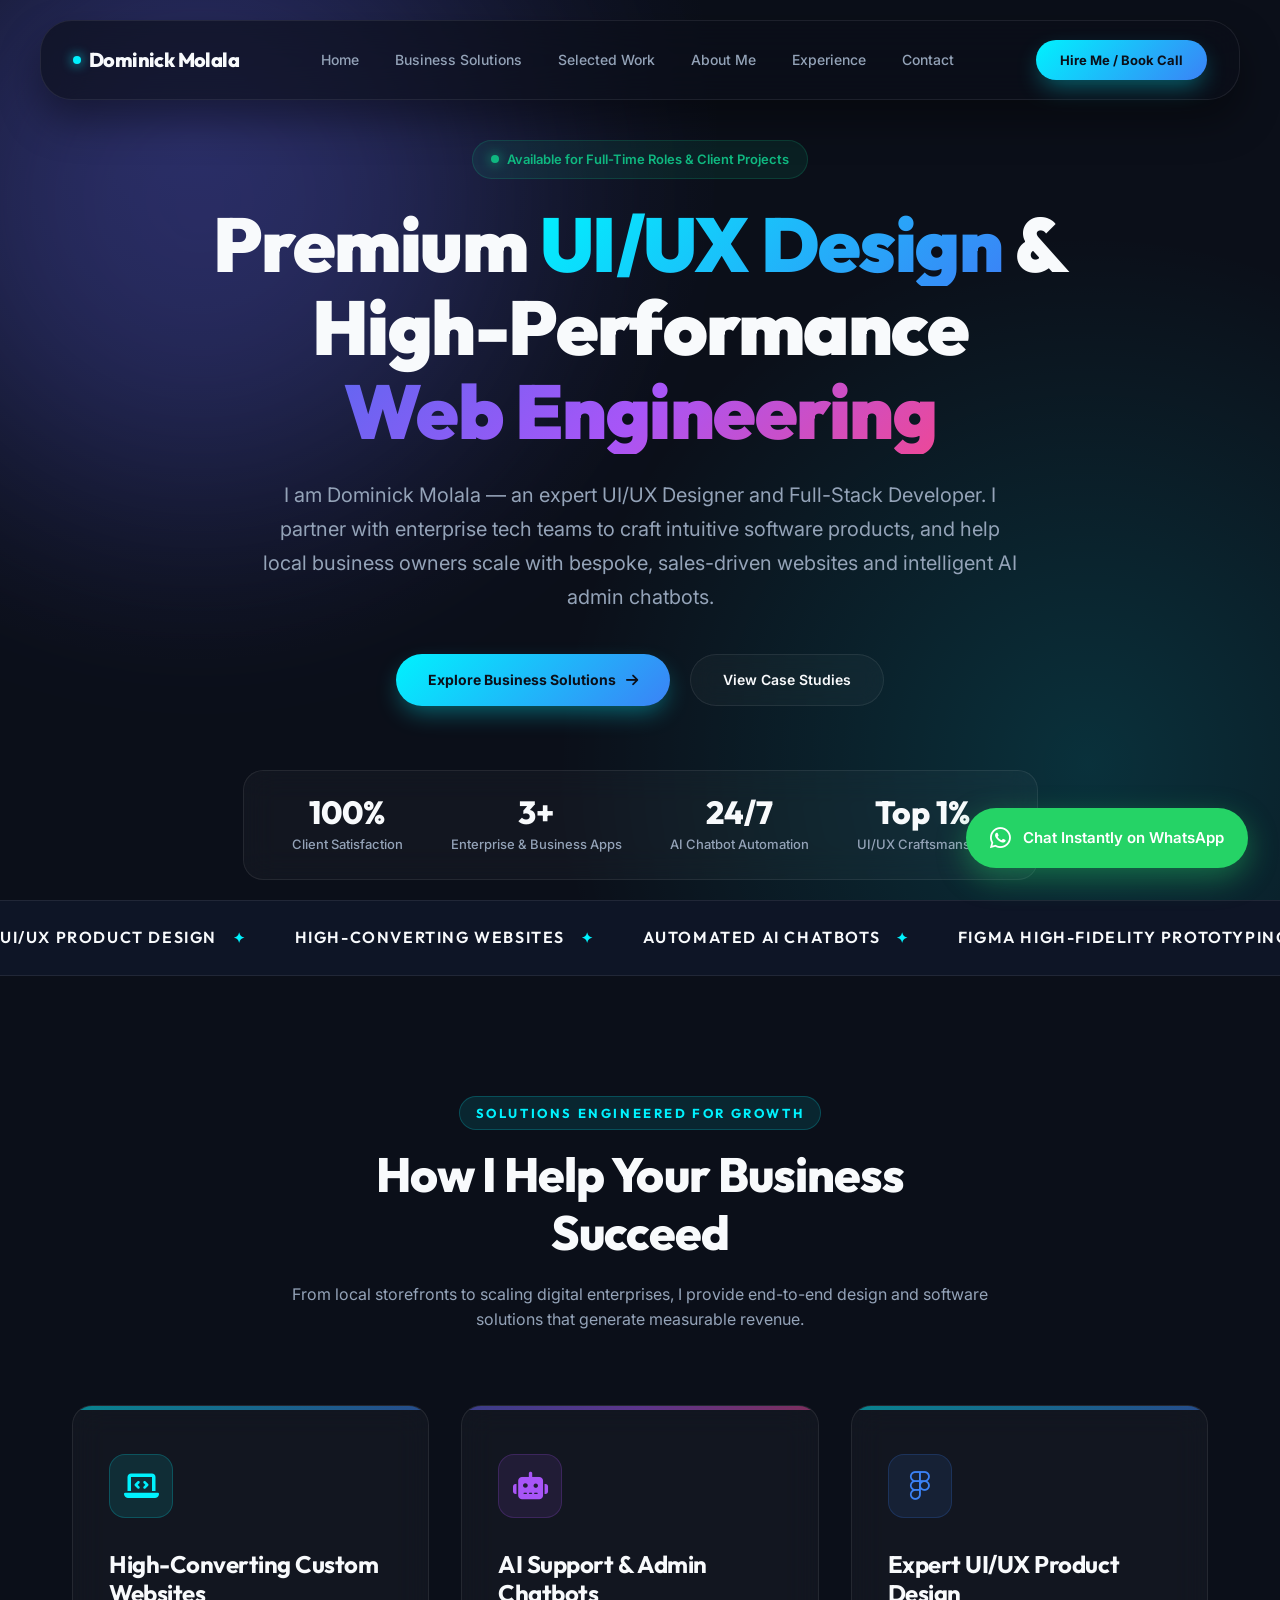
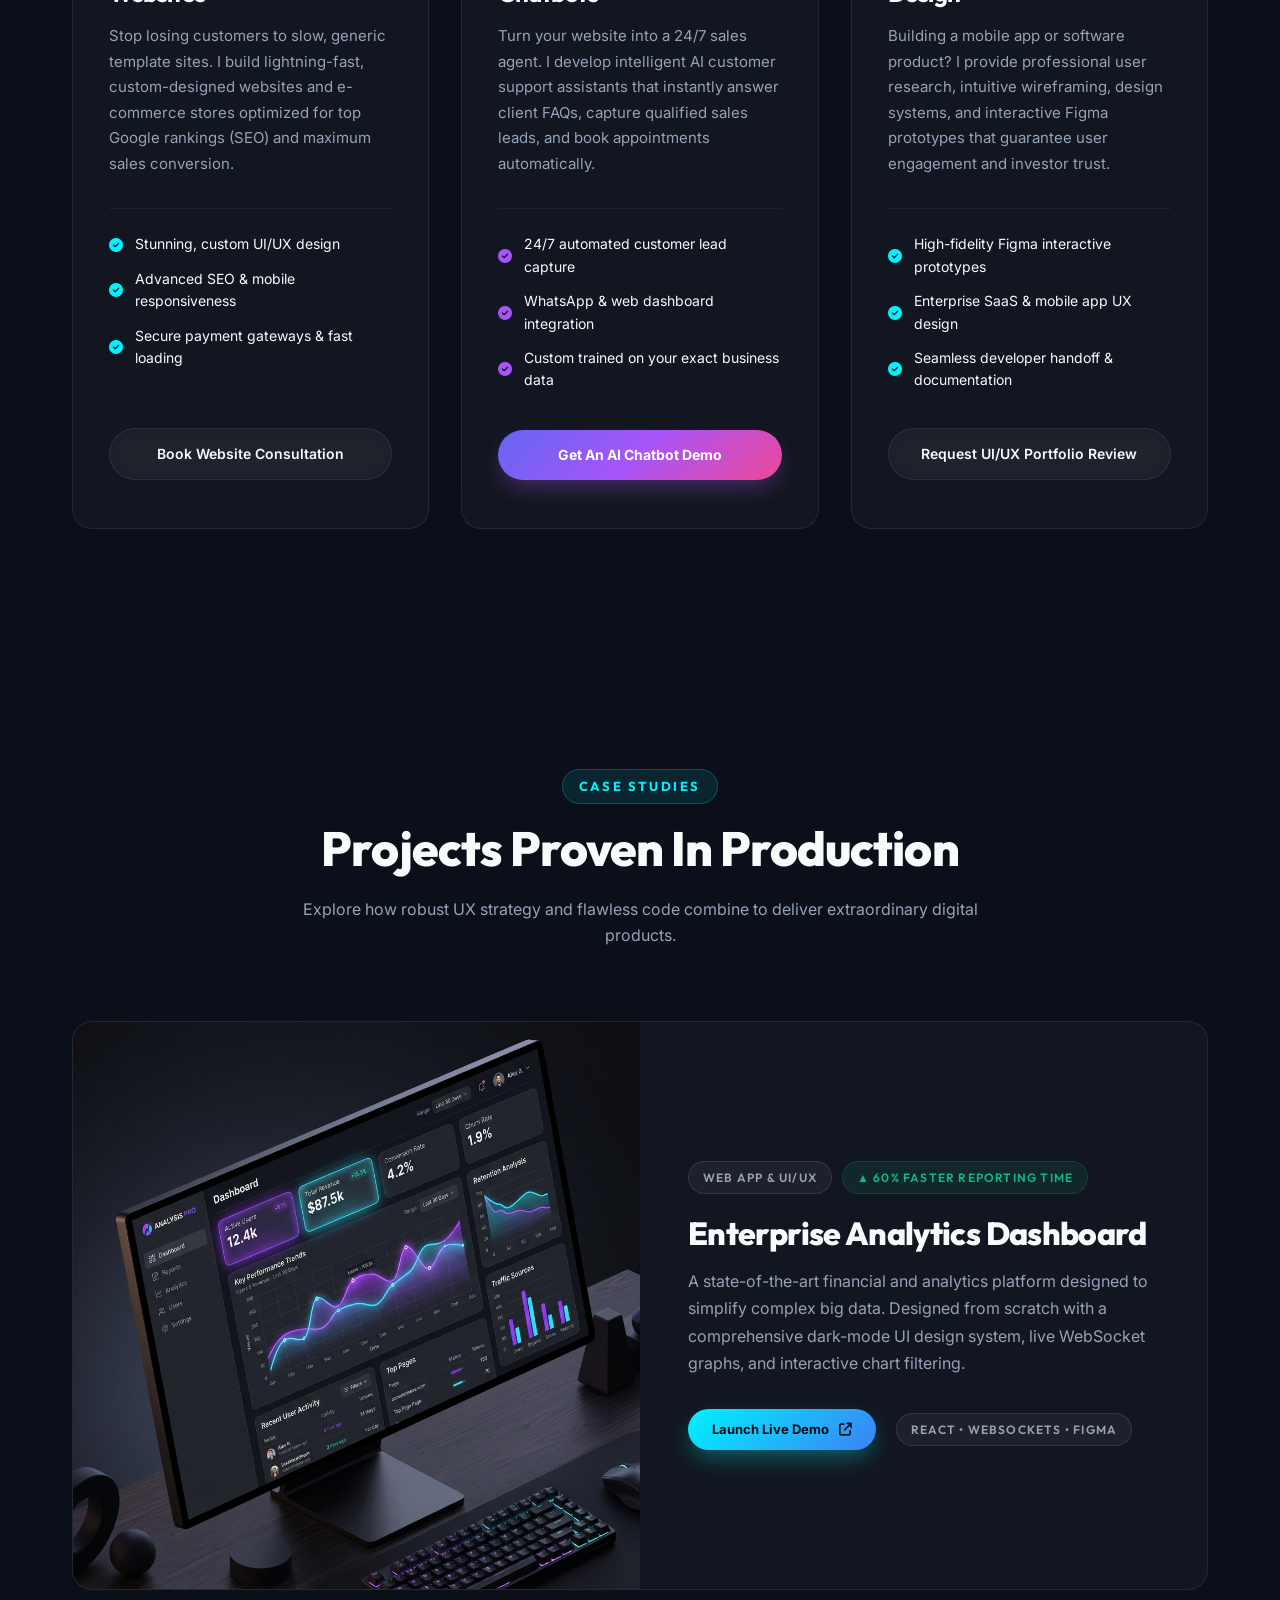
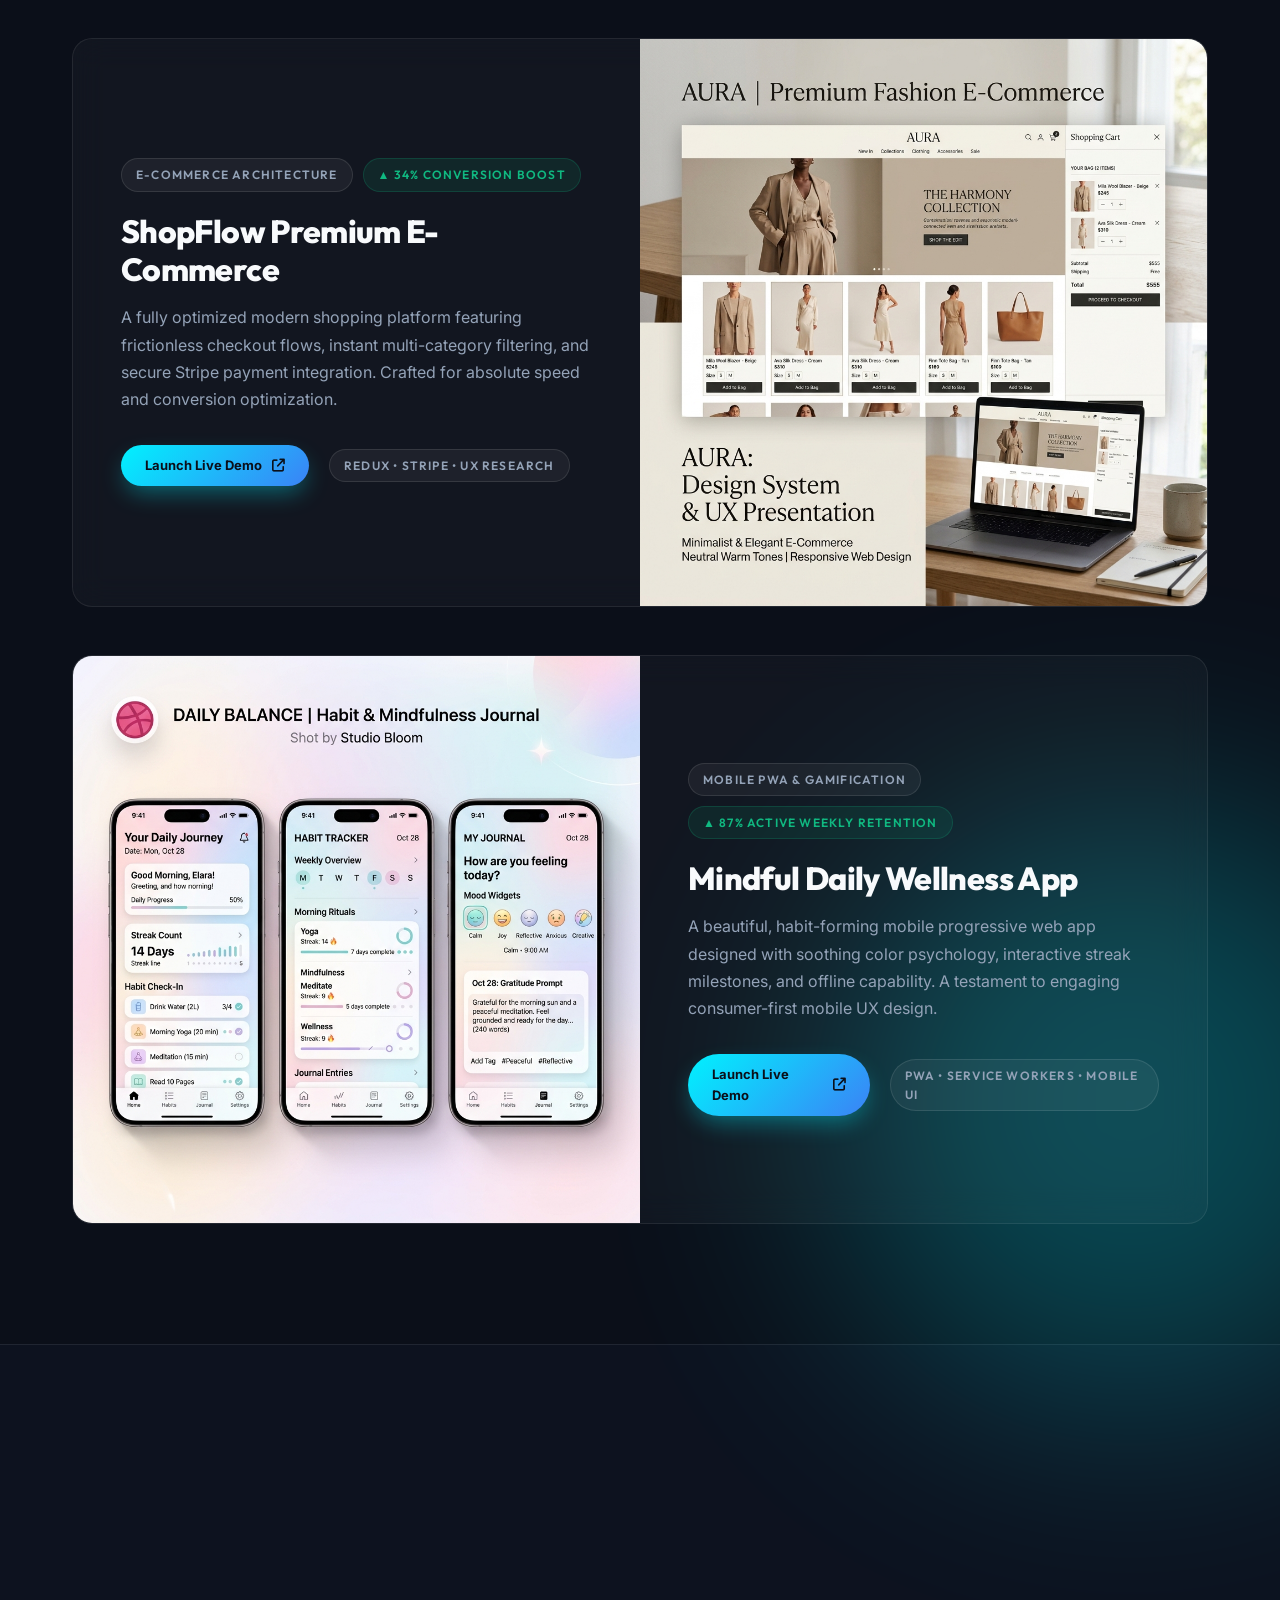
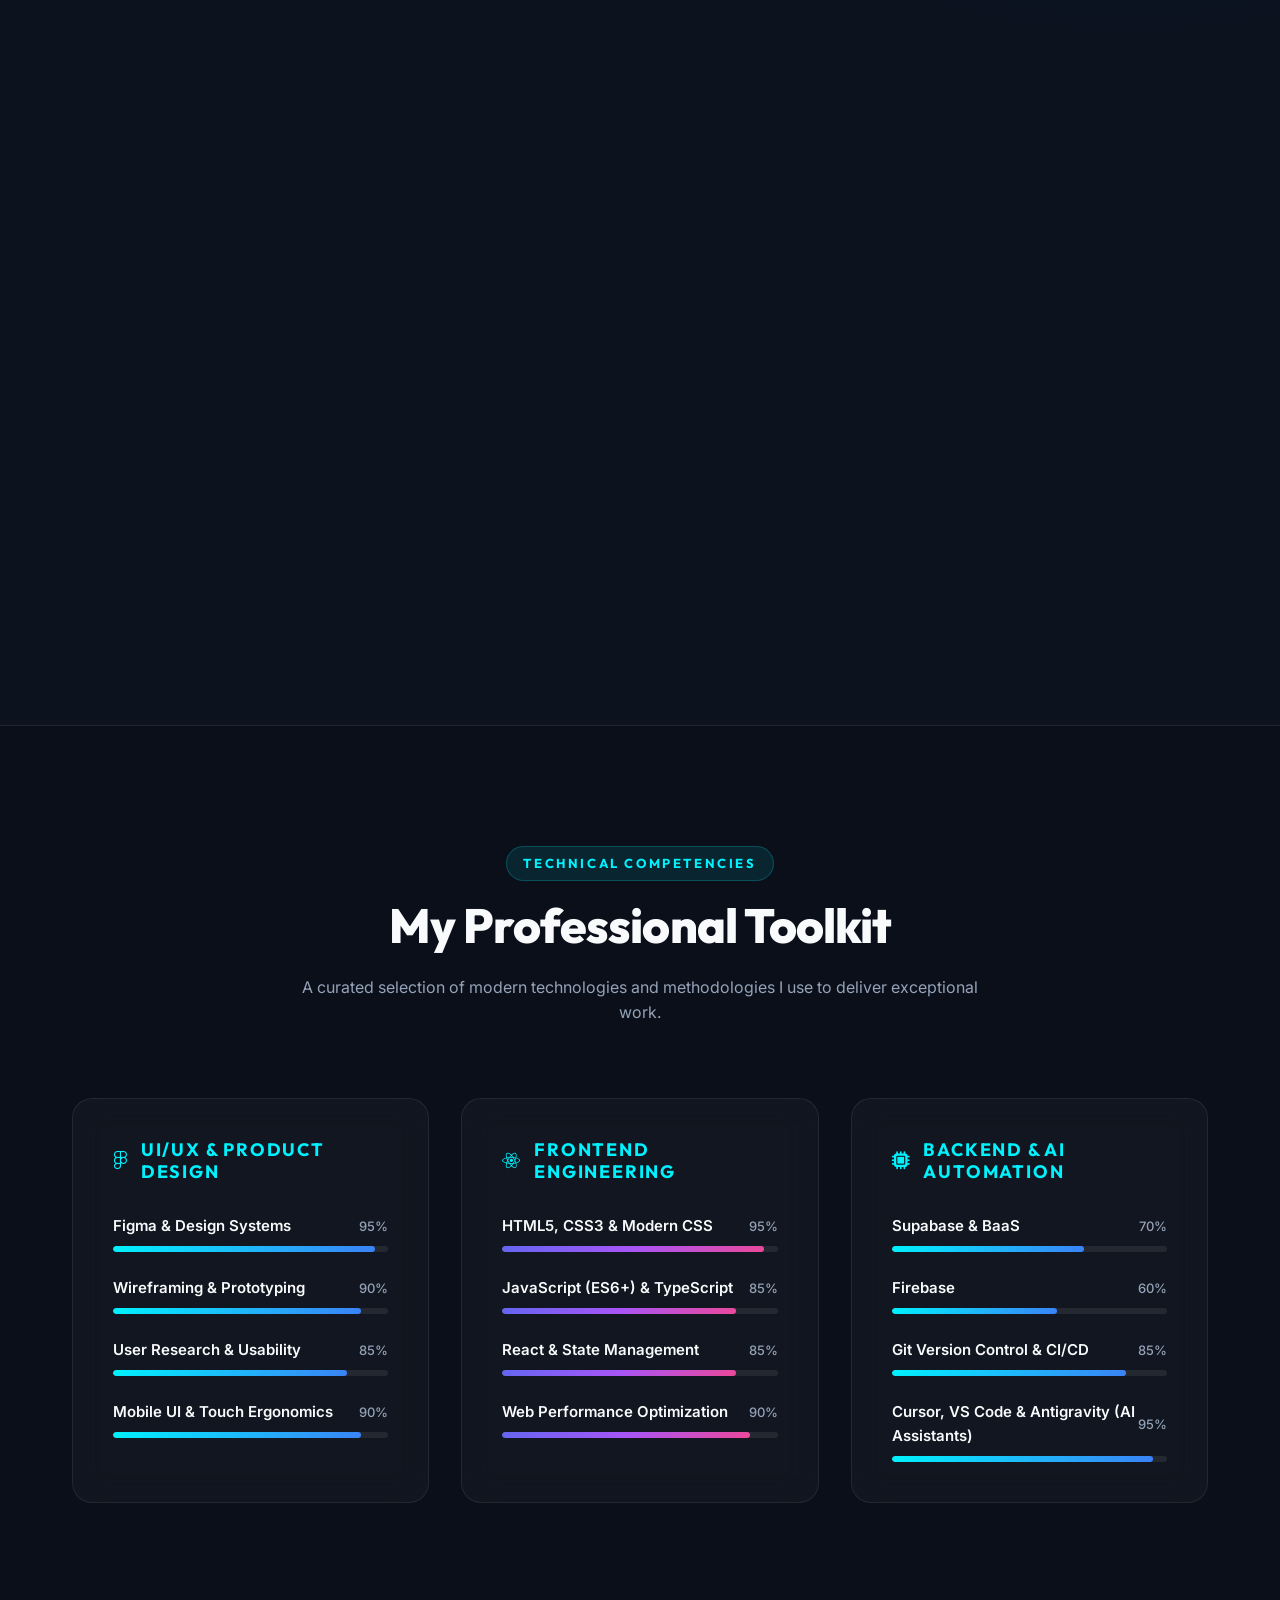
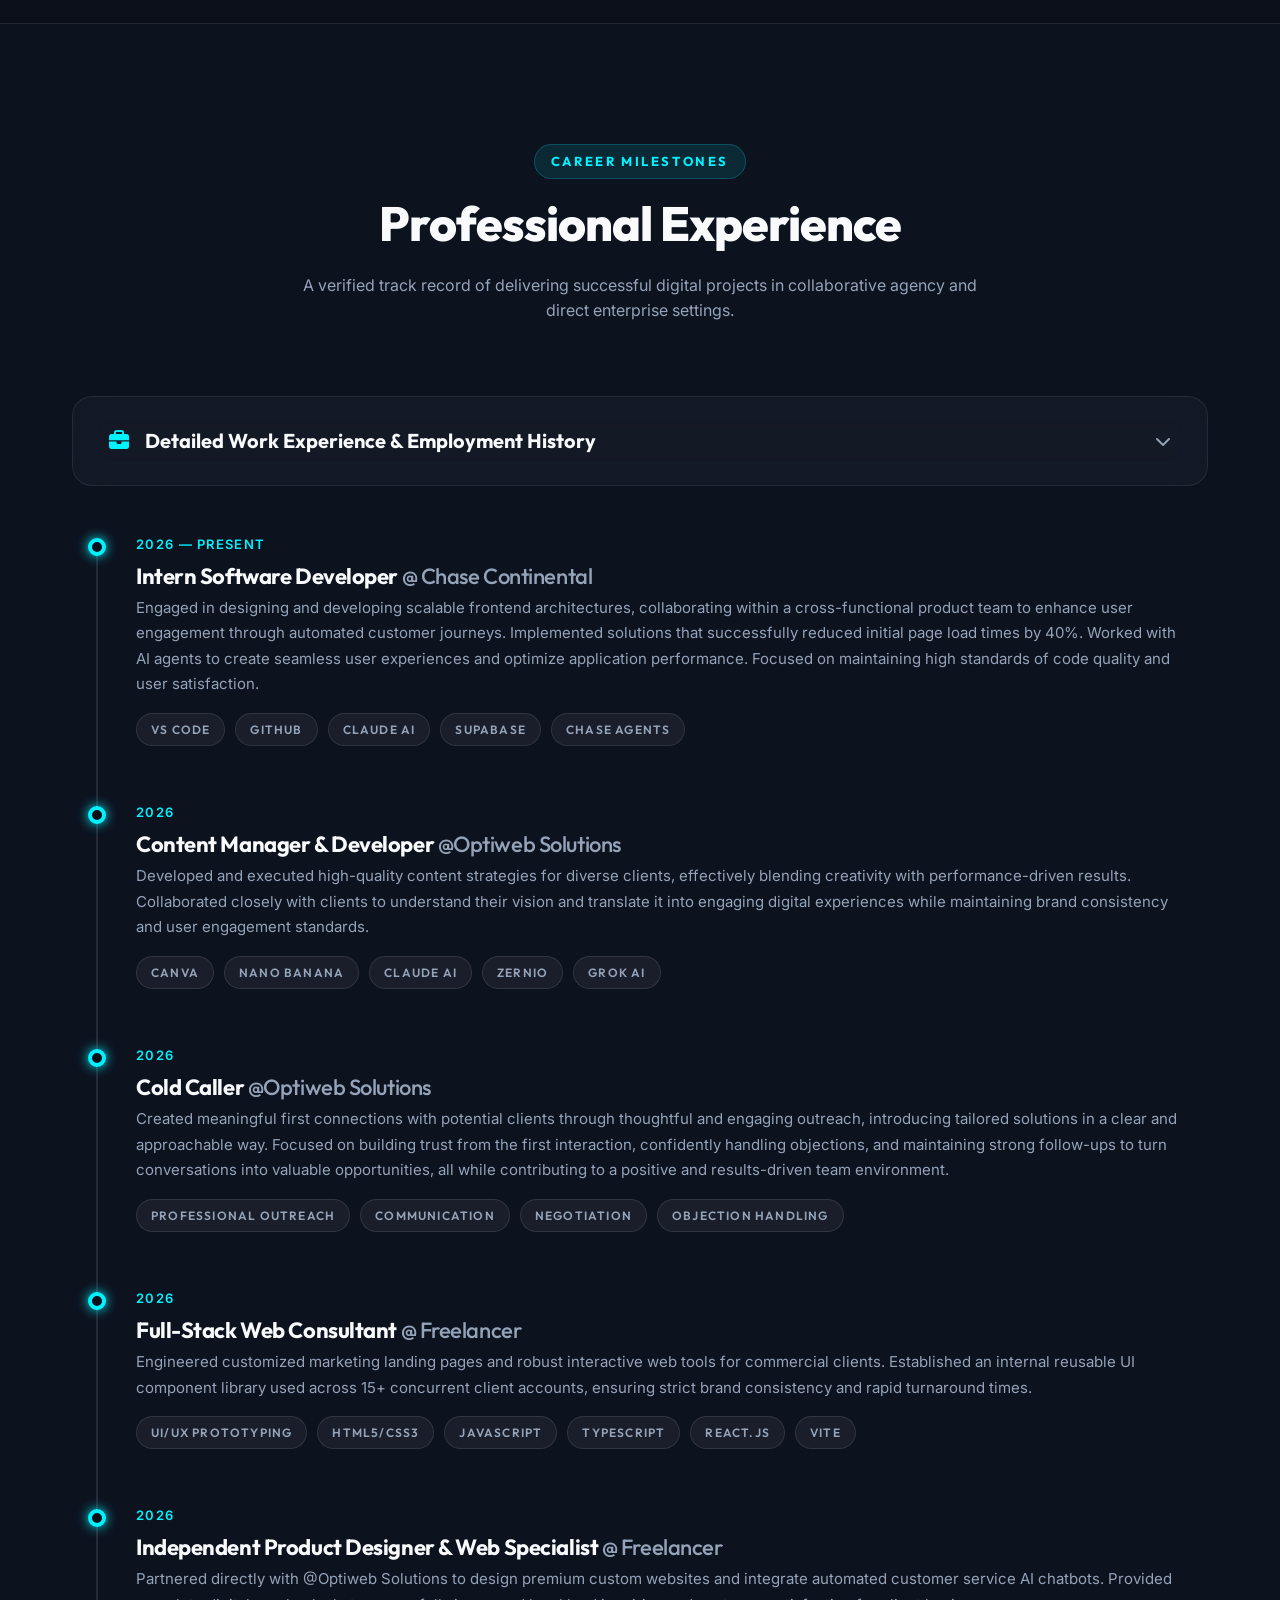
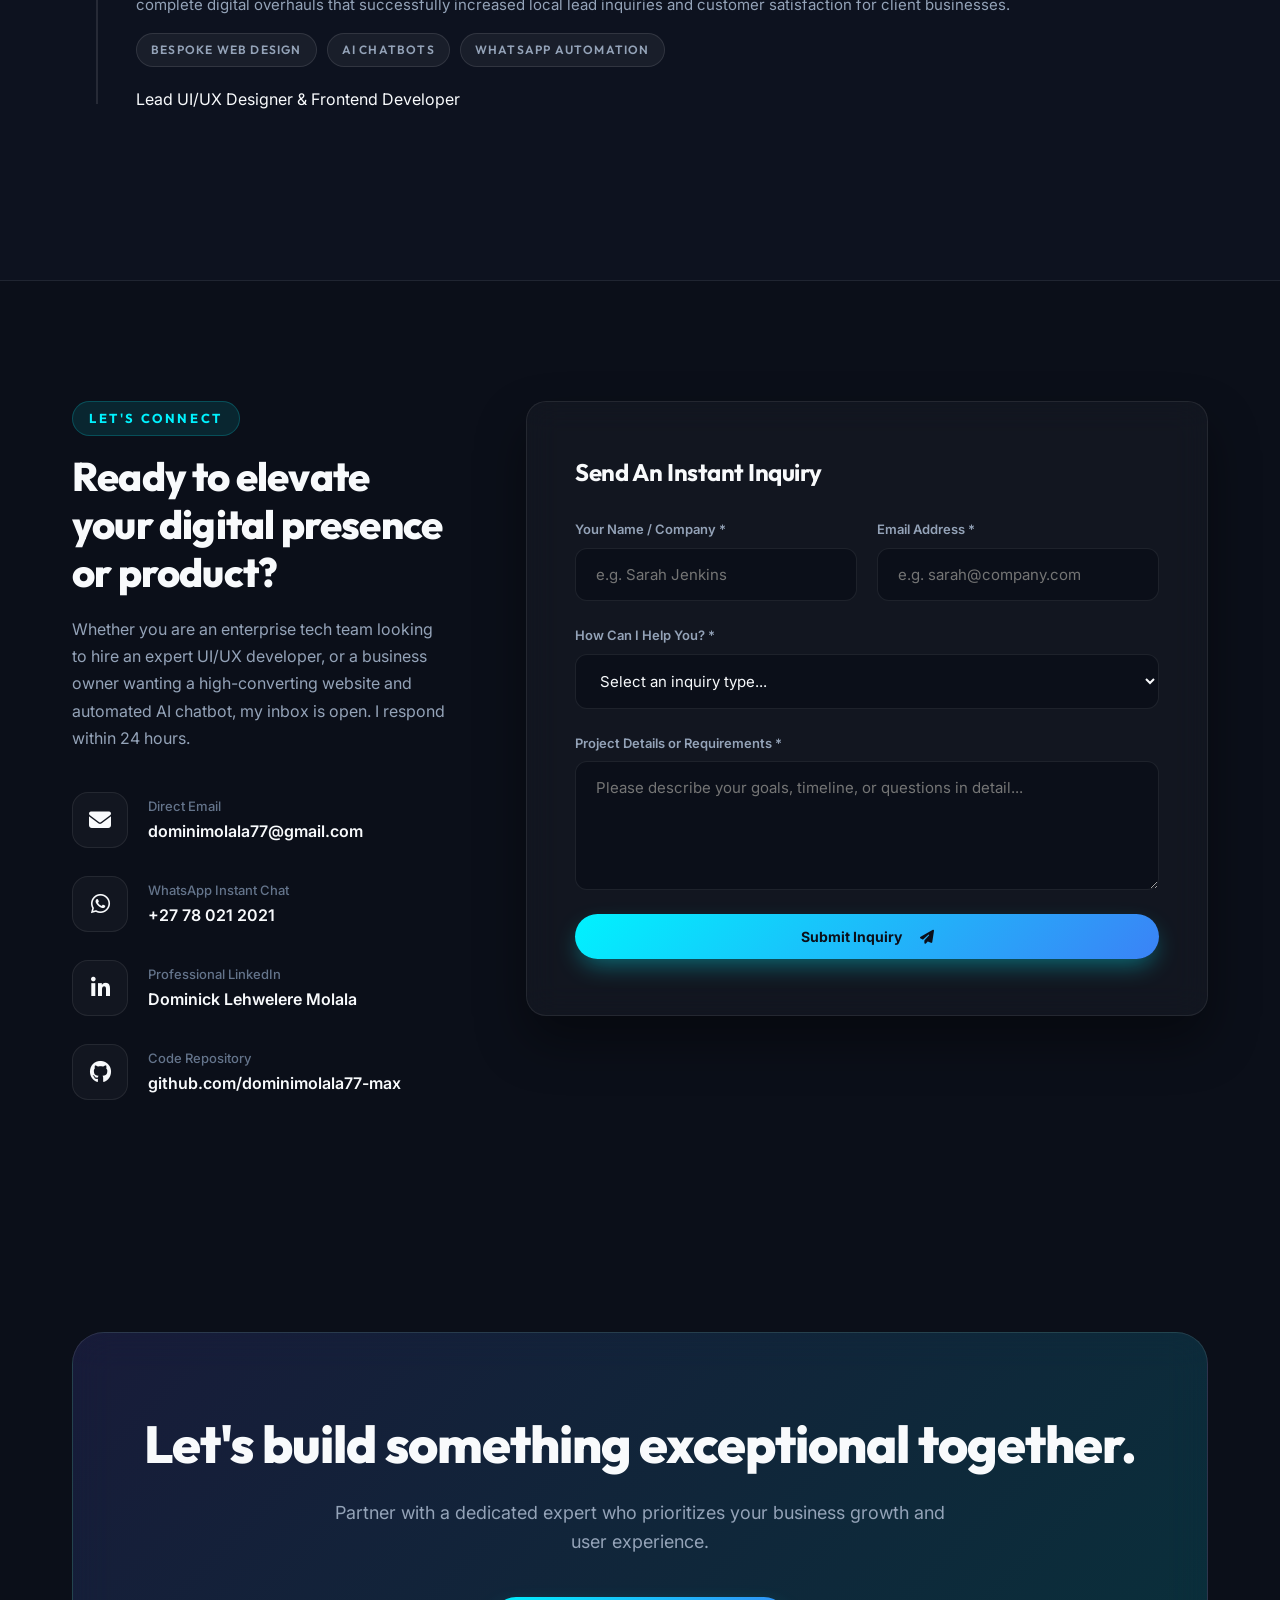
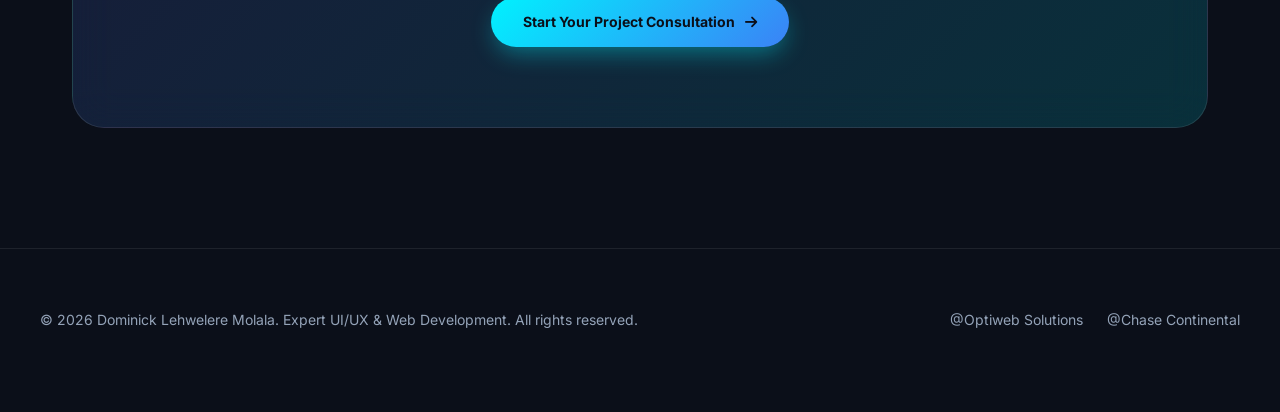
==== commit 635b891d: "number" ====
--- a/index.html
+++ b/index.html
@@ -664,7 +664,7 @@
     </footer>
 
     <!-- ── WHATSAPP FLOATING BUTTON ── -->
-    <a href="https://wa.me/27642072814" target="_blank" class="whatsapp-float"
+    <a href="https://wa.me/27780212021" target="_blank" class="whatsapp-float"
         aria-label="Chat instantly with Dominick on WhatsApp">
         <i class="fa-brands fa-whatsapp"></i>
         <span>Chat Instantly on WhatsApp</span>
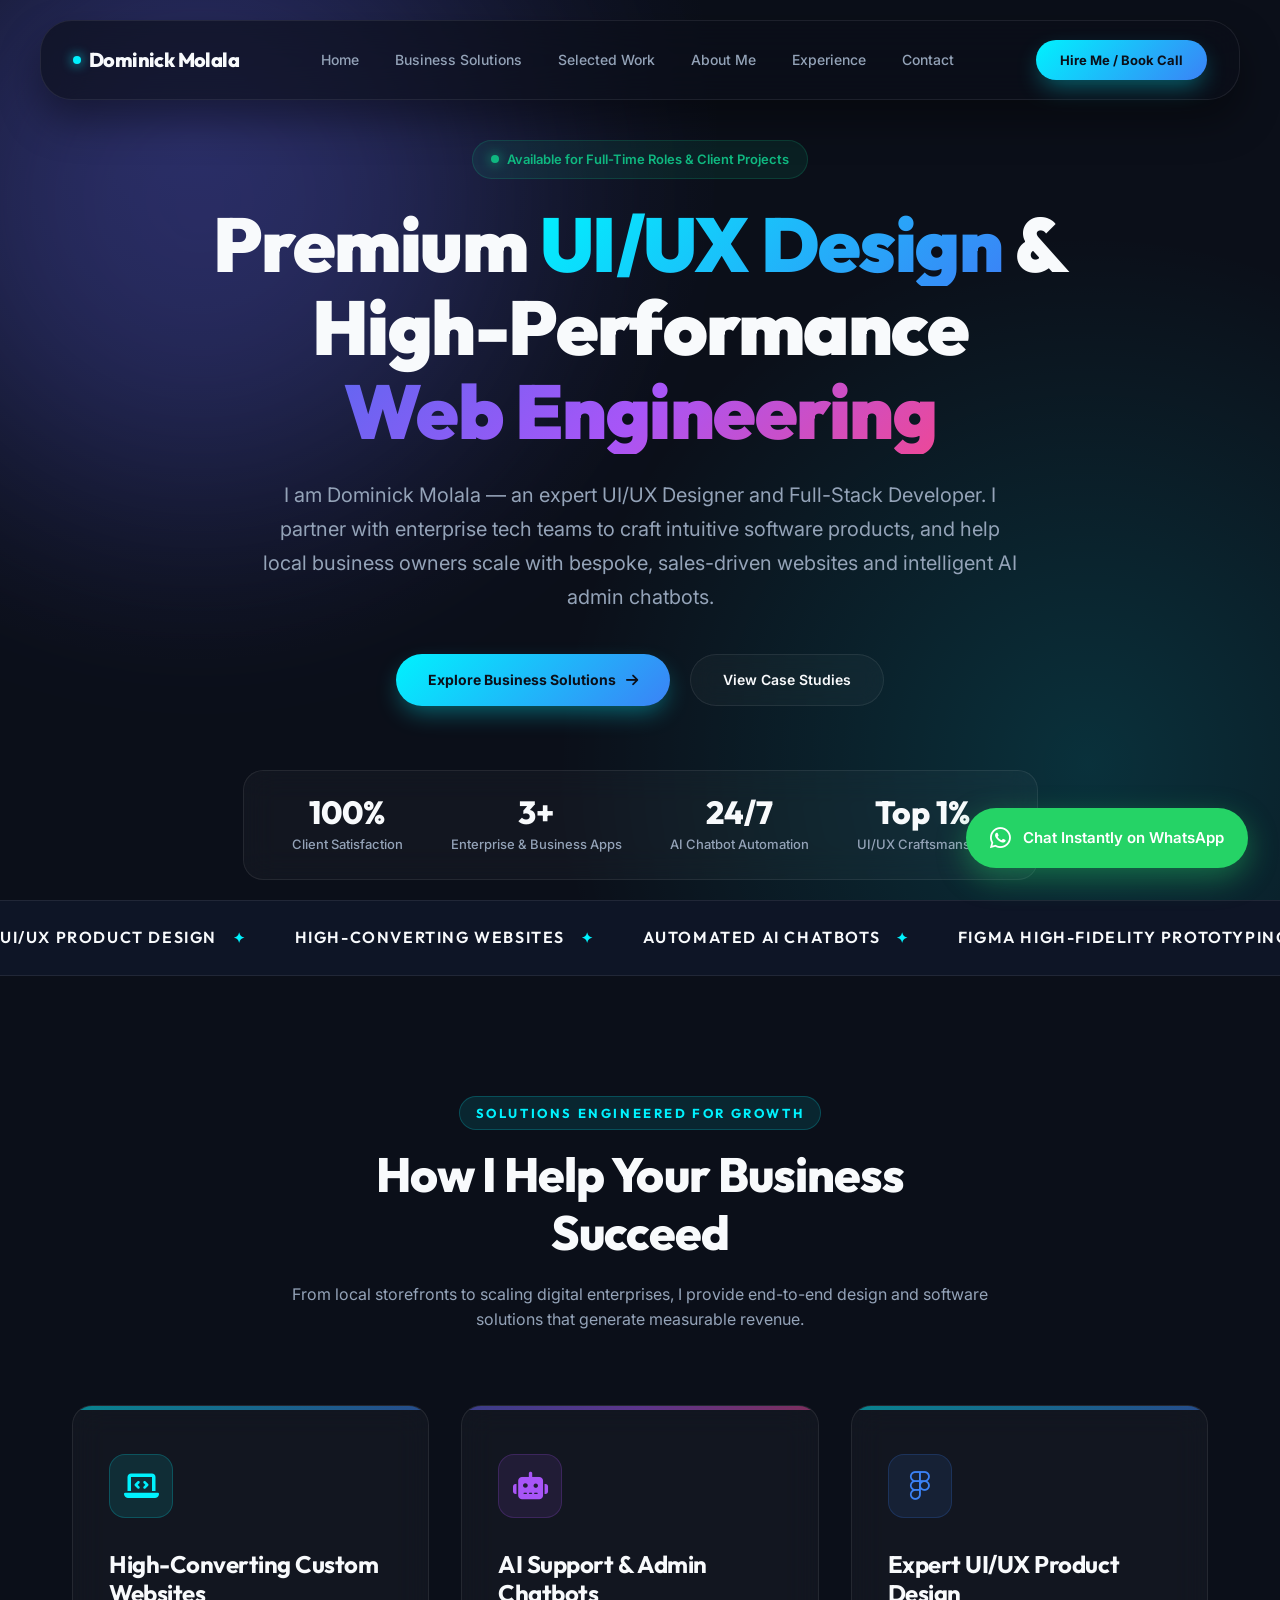
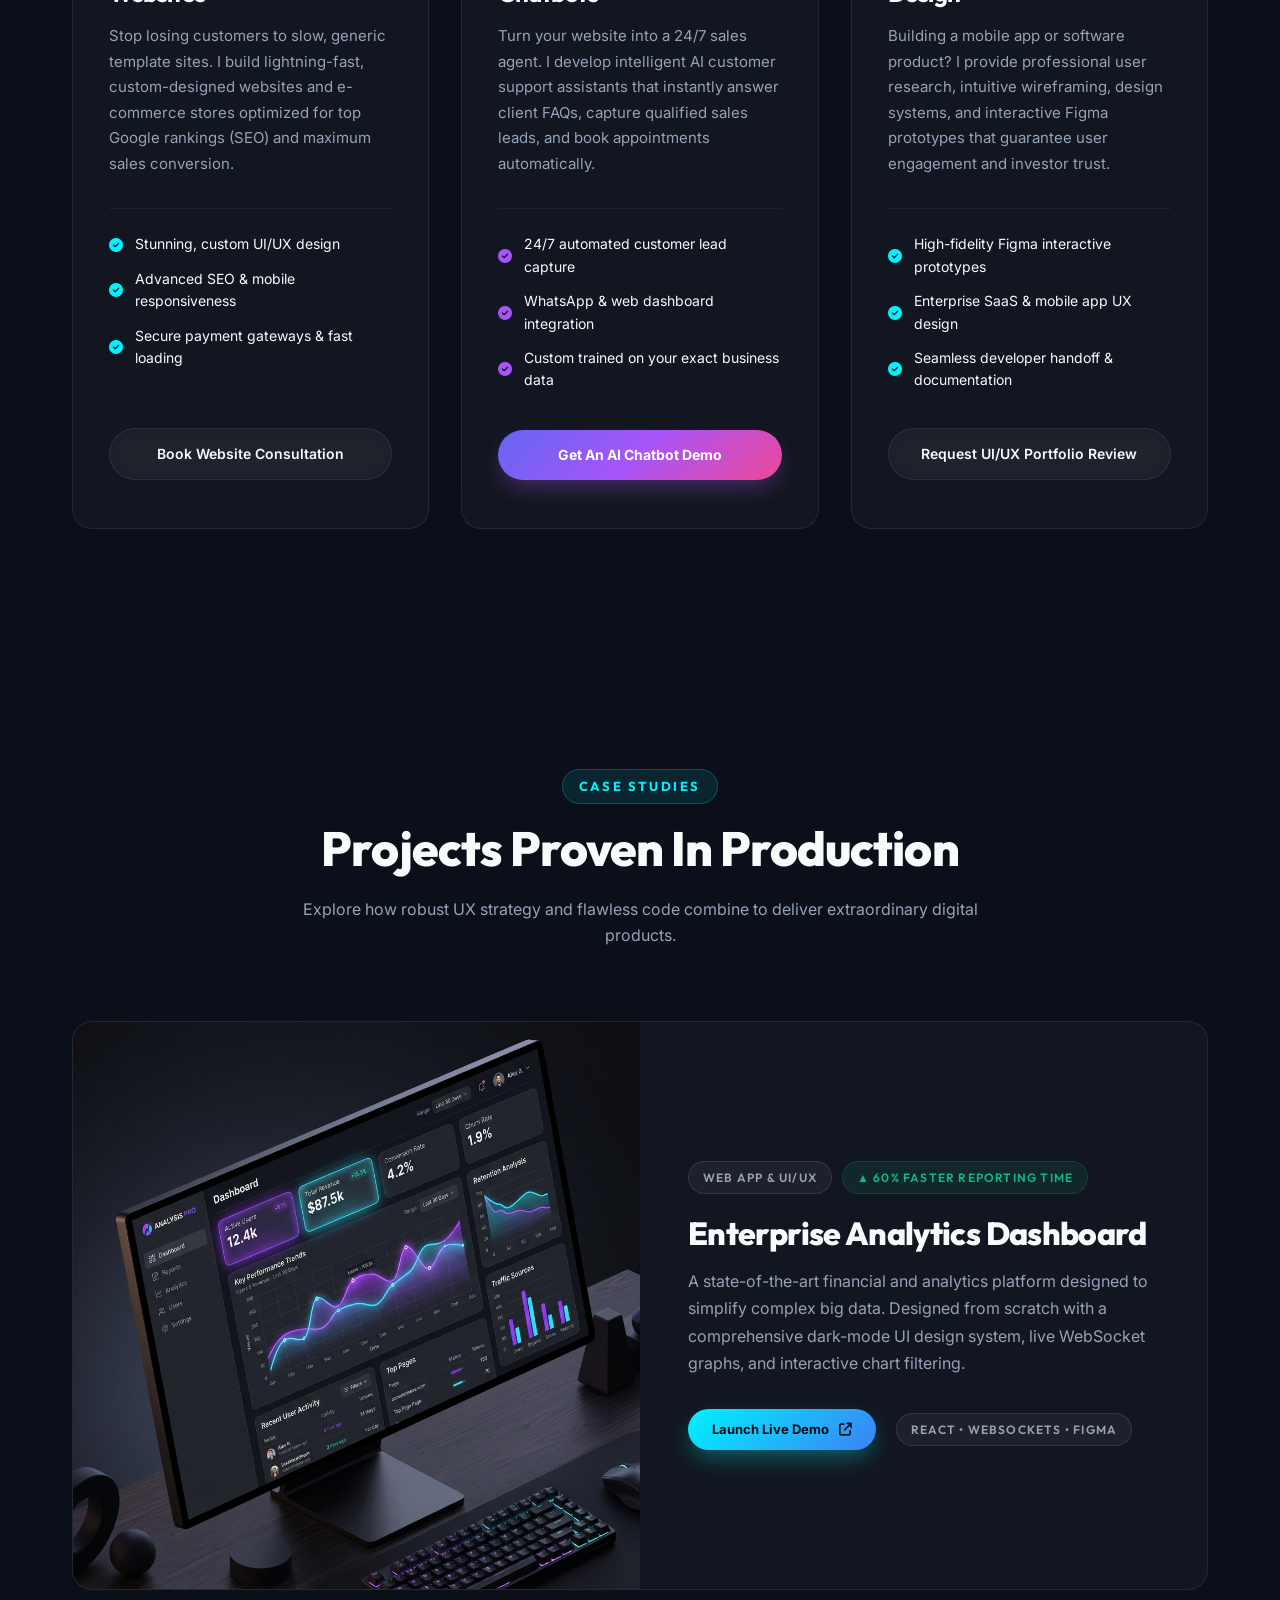
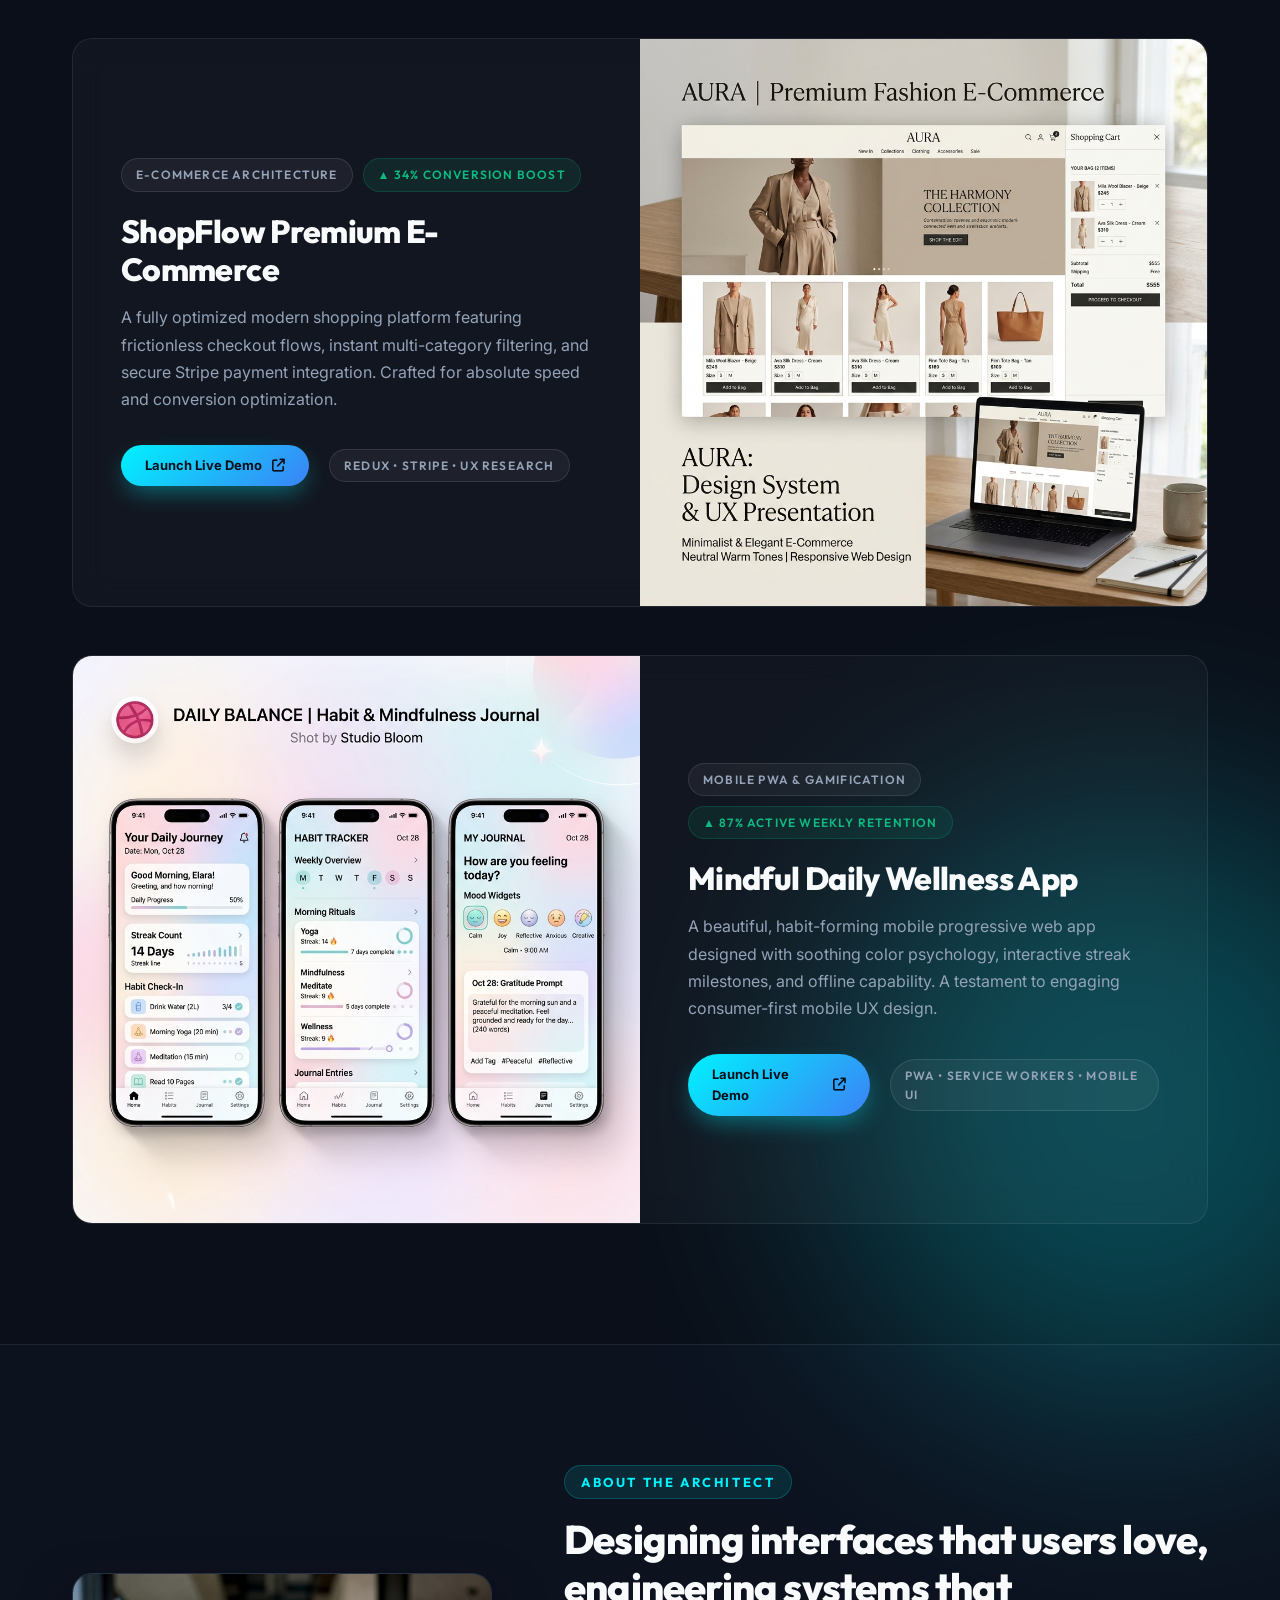
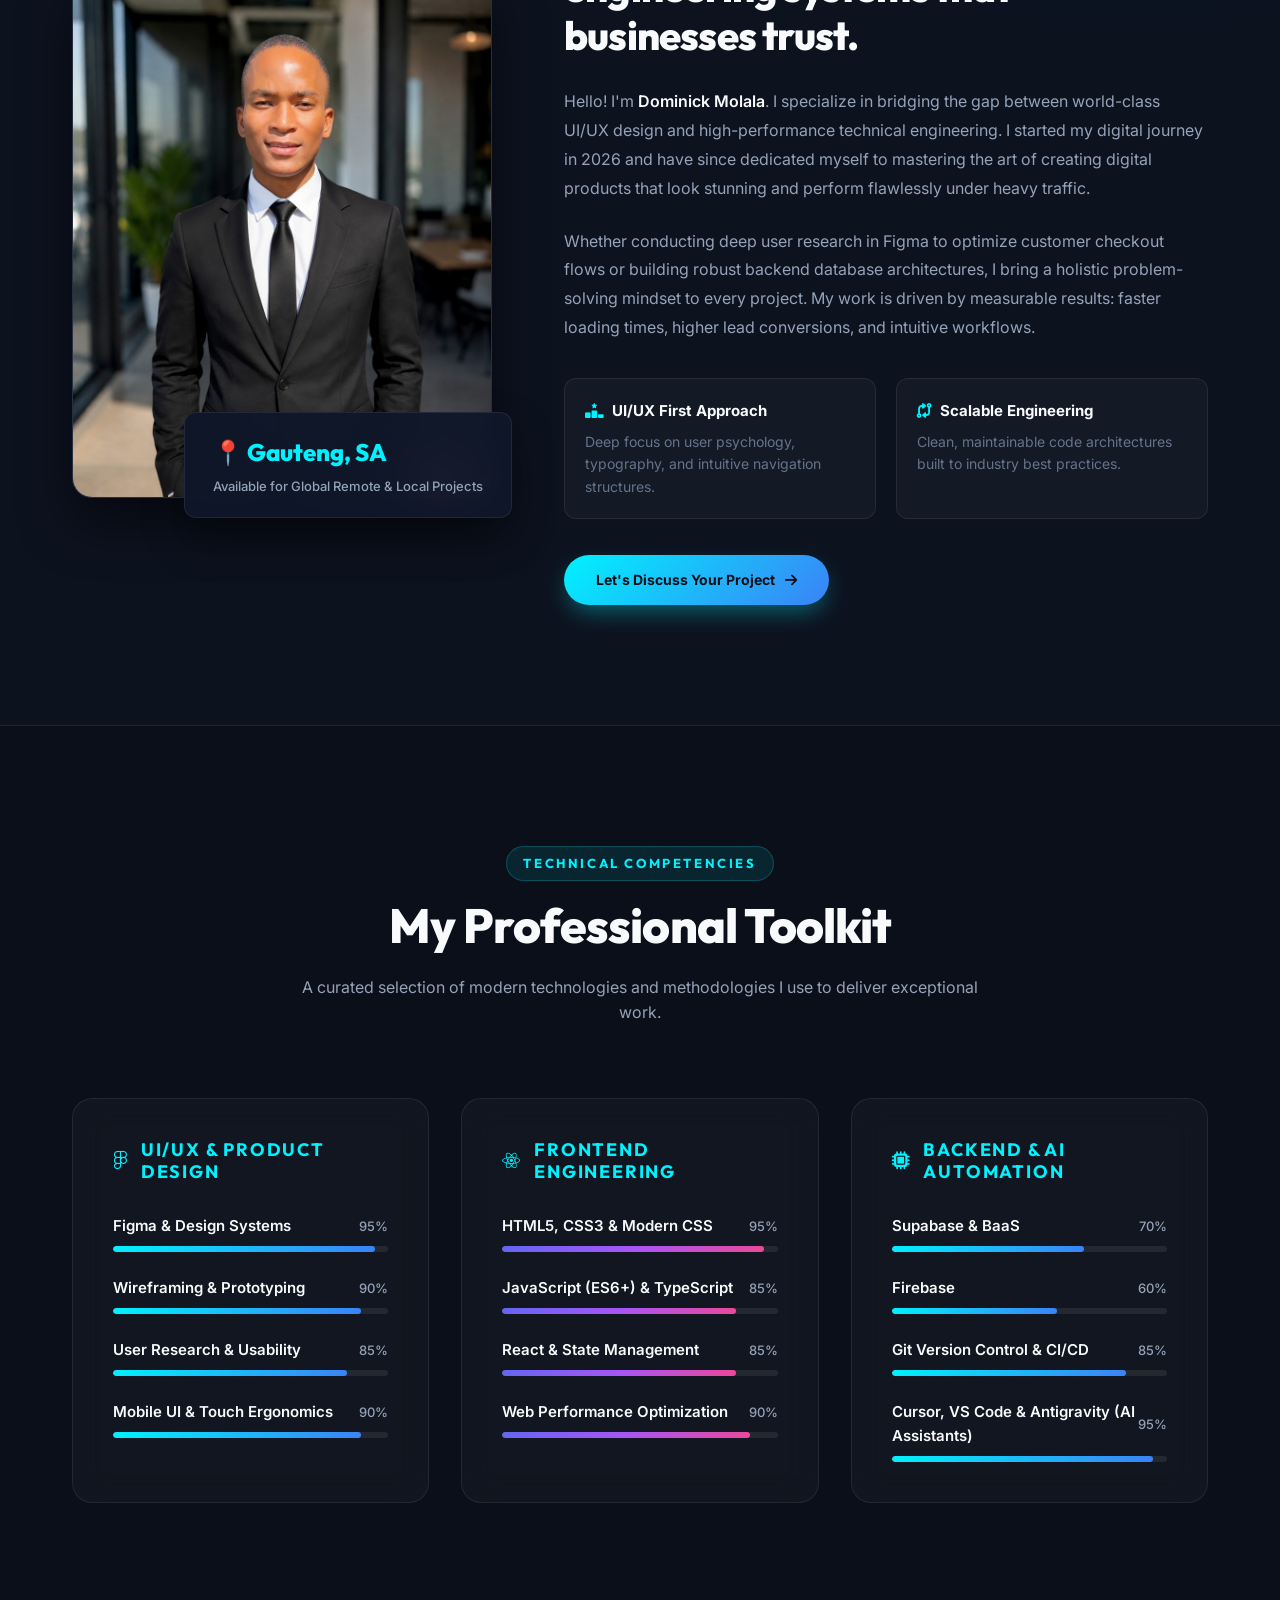
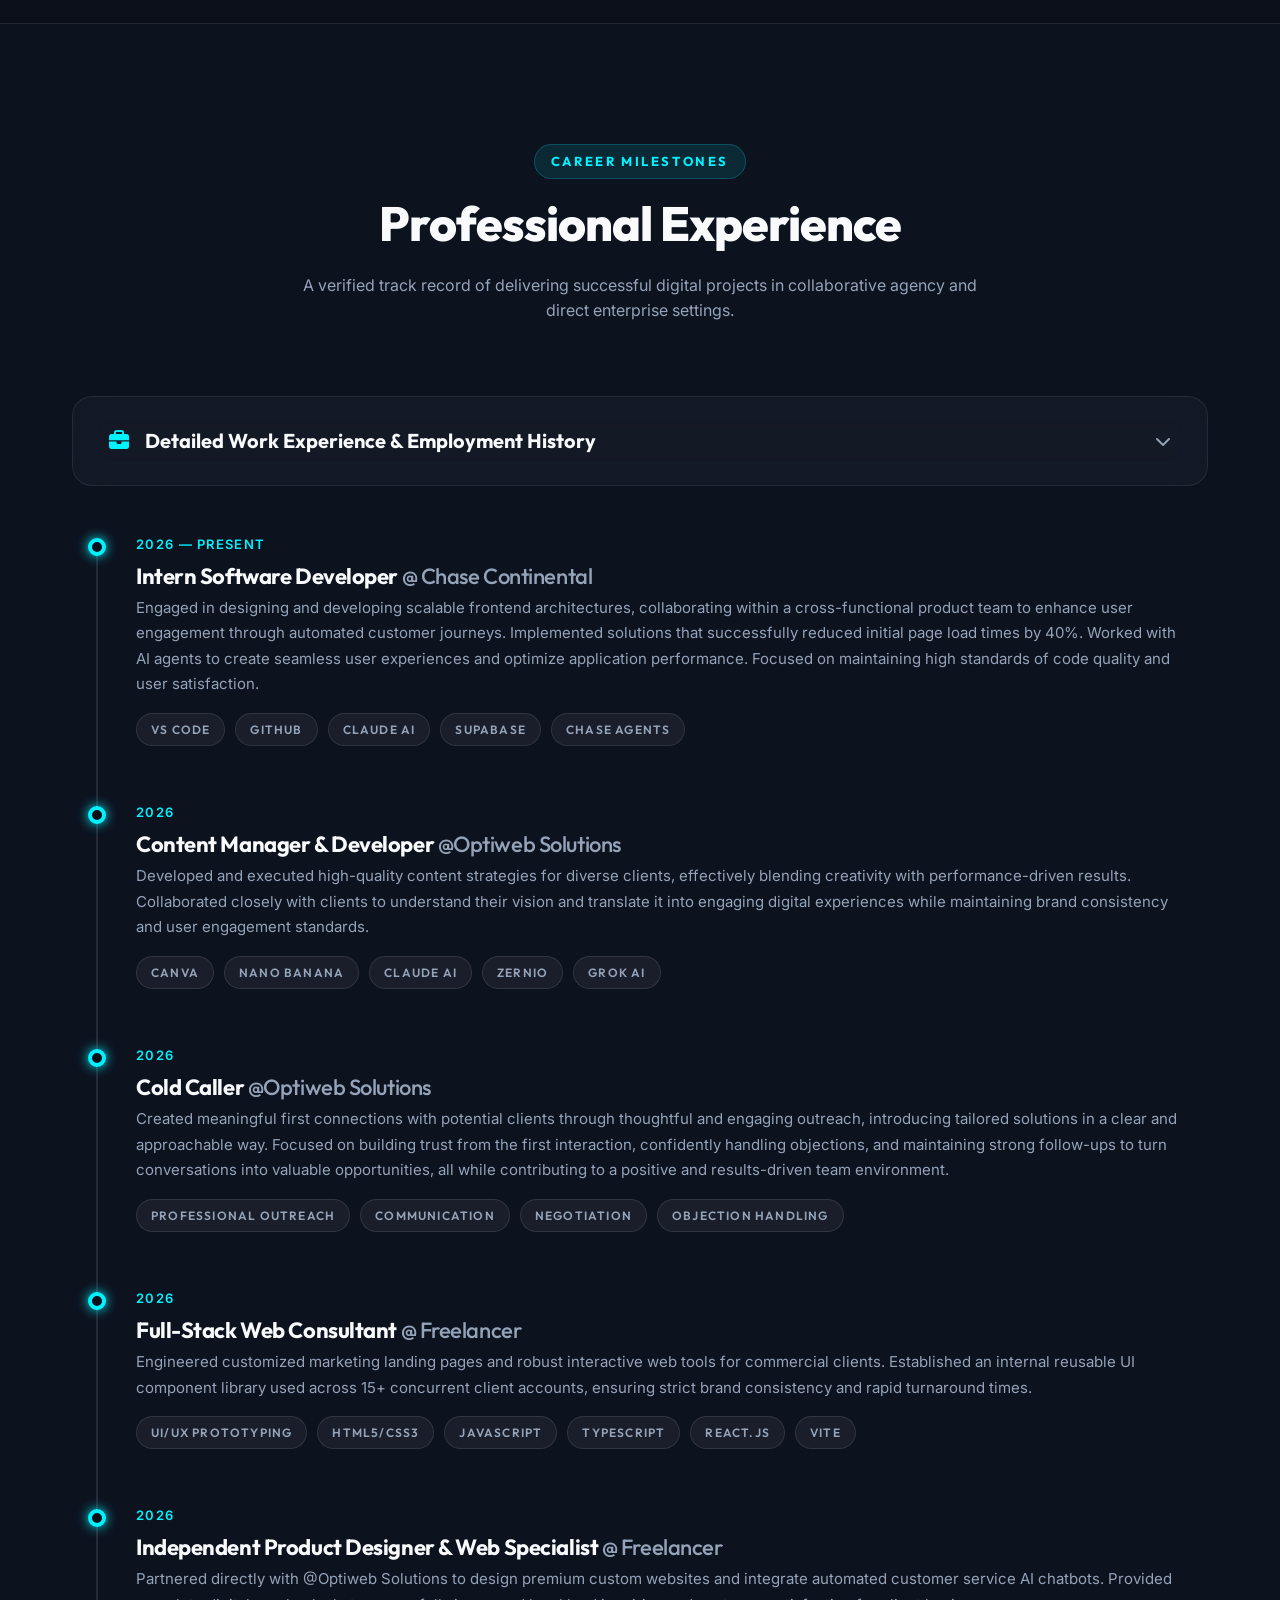
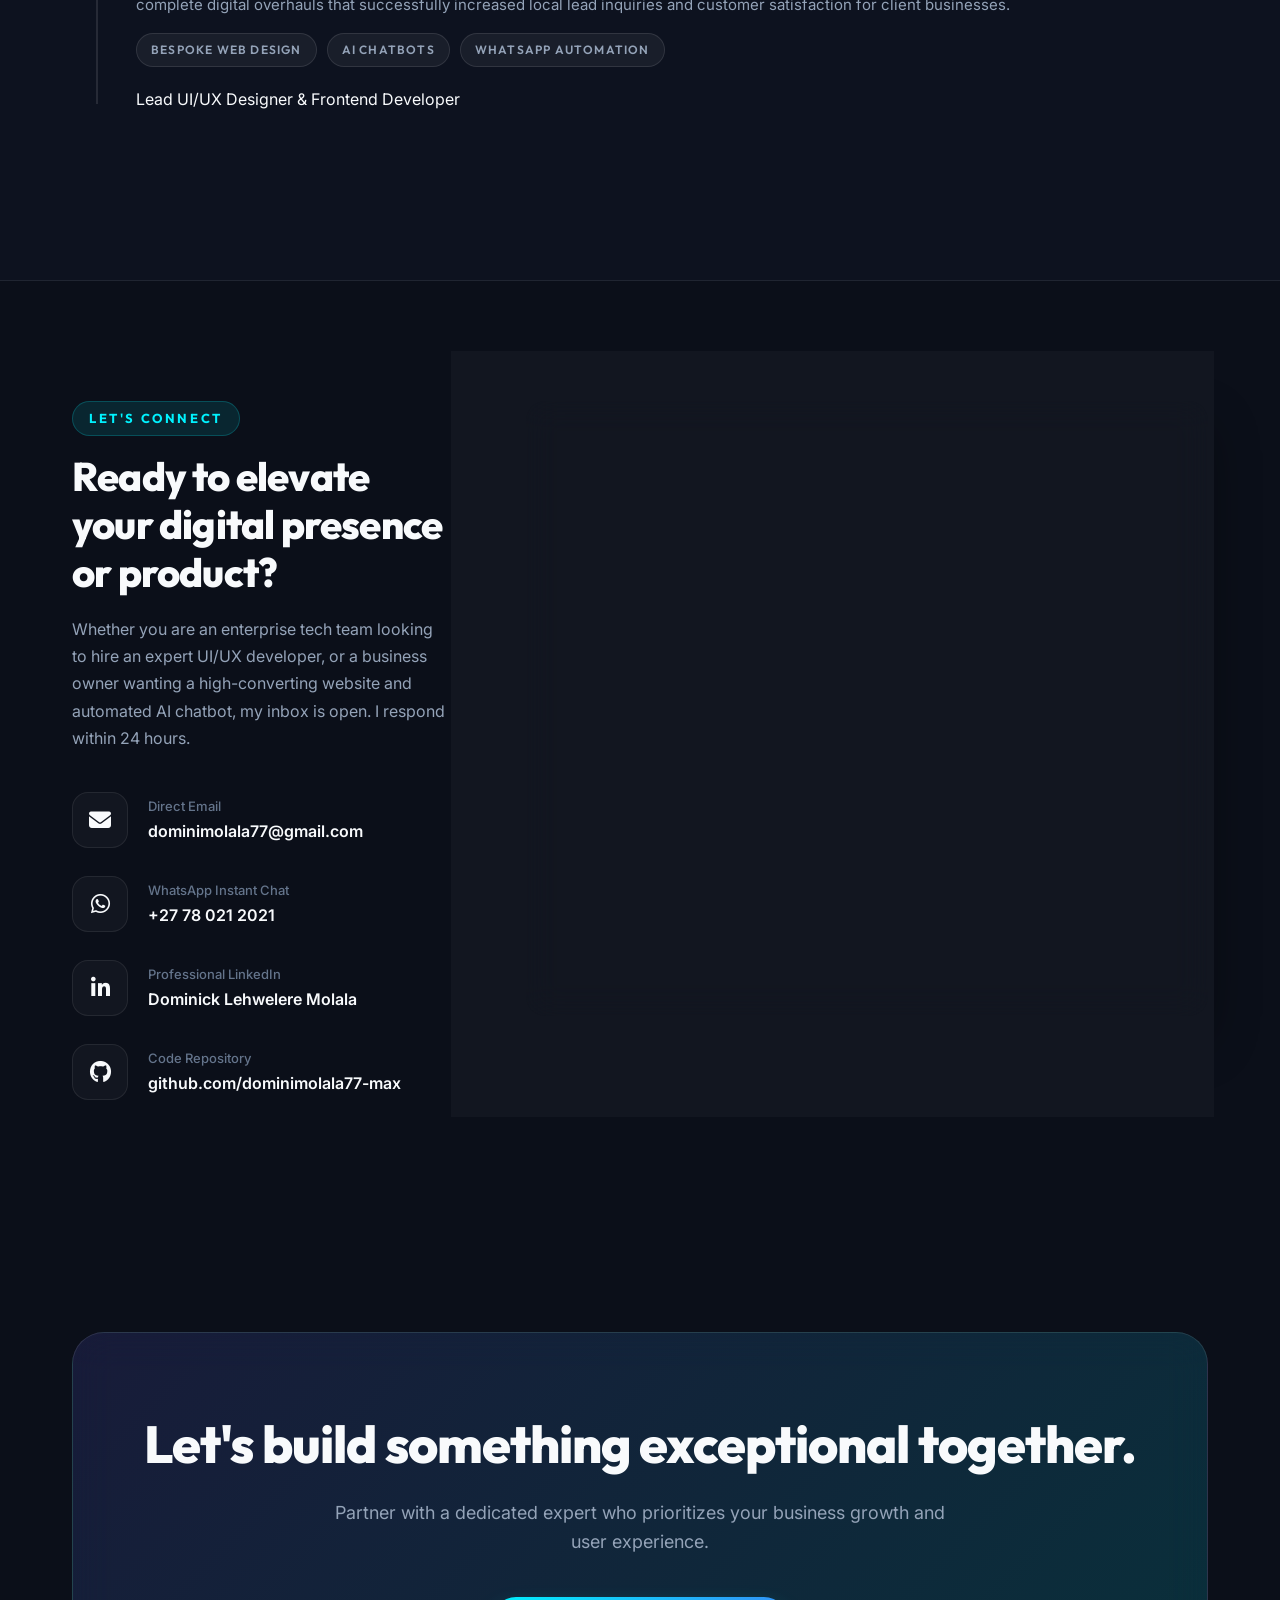
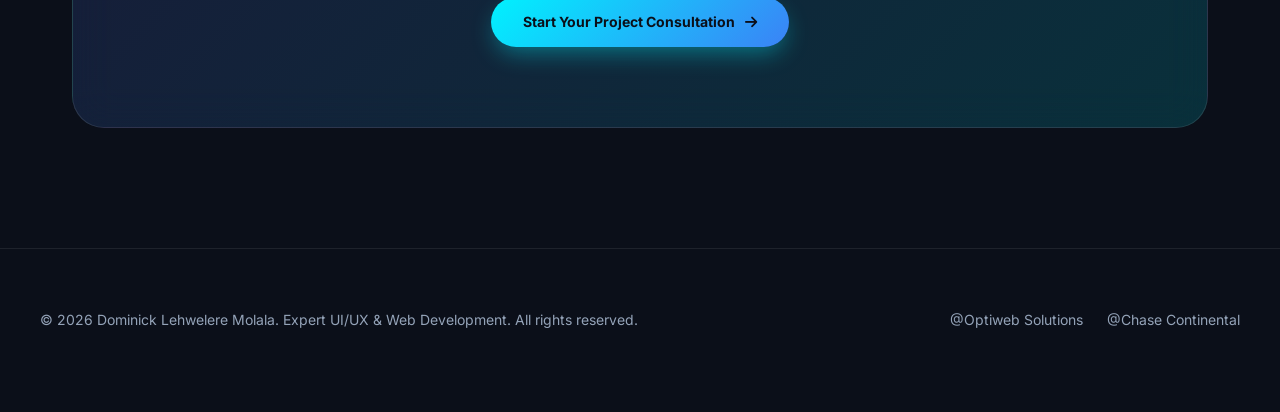
==== commit 9dcf76a3: "structuring" ====
--- a/index.html
+++ b/index.html
@@ -12,7 +12,7 @@
     <link
         href="https://fonts.googleapis.com/css2?family=Inter:wght@300;400;500;600;700&family=Outfit:wght@400;500;600;700;800;900&display=swap"
         rel="stylesheet">
-    <link rel="stylesheet" href="style.css">
+    <link rel="stylesheet" href="assets/css/style.css">
     <link rel="stylesheet" href="https://cdnjs.cloudflare.com/ajax/libs/font-awesome/6.5.0/css/all.min.css">
 </head>
 
@@ -193,7 +193,7 @@
                     <!-- Project 1 -->
                     <article class="project-card fade-up" id="project1">
                         <div class="project-img-wrapper">
-                            <img src="images/dashboard_mockup.png" alt="Dashboard Analytics SaaS UI"
+                            <img src="assets/images/dashboard_mockup.png" alt="Dashboard Analytics SaaS UI"
                                 class="project-img">
                         </div>
                         <div class="project-info">
@@ -206,7 +206,7 @@
                                 simplify complex big data. Designed from scratch with a comprehensive dark-mode UI
                                 design system, live WebSocket graphs, and interactive chart filtering.</p>
                             <div class="project-actions">
-                                <a href="dashboard-demo.html" target="_blank" class="btn btn-glow btn-sm">Launch Live
+                                <a href="pages/dashboard-demo.html" target="_blank" class="btn btn-glow btn-sm">Launch Live
                                     Demo <i class="fa-solid fa-arrow-up-right-from-square"></i></a>
                                 <span class="tag" style="margin:0;">React • WebSockets • Figma</span>
                             </div>
@@ -216,7 +216,7 @@
                     <!-- Project 2 -->
                     <article class="project-card fade-up" id="project2">
                         <div class="project-img-wrapper">
-                            <img src="images/shopflow_mockup.png" alt="ShopFlow E-Commerce Mobile UI"
+                            <img src="assets/images/shopflow_mockup.png" alt="ShopFlow E-Commerce Mobile UI"
                                 class="project-img">
                         </div>
                         <div class="project-info">
@@ -229,7 +229,7 @@
                                 checkout flows, instant multi-category filtering, and secure Stripe payment integration.
                                 Crafted for absolute speed and conversion optimization.</p>
                             <div class="project-actions">
-                                <a href="shopflow-demo.html" target="_blank" class="btn btn-glow btn-sm">Launch Live
+                                <a href="pages/shopflow-demo.html" target="_blank" class="btn btn-glow btn-sm">Launch Live
                                     Demo <i class="fa-solid fa-arrow-up-right-from-square"></i></a>
                                 <span class="tag" style="margin:0;">Redux • Stripe • UX Research</span>
                             </div>
@@ -239,7 +239,7 @@
                     <!-- Project 3 -->
                     <article class="project-card fade-up" id="project3">
                         <div class="project-img-wrapper">
-                            <img src="images/mindful_mockup.png" alt="Mindful Daily Habit Tracker PWA"
+                            <img src="assets/images/mindful_mockup.png" alt="Mindful Daily Habit Tracker PWA"
                                 class="project-img">
                         </div>
                         <div class="project-info">
@@ -252,7 +252,7 @@
                                 soothing color psychology, interactive streak milestones, and offline capability. A
                                 testament to engaging consumer-first mobile UX design.</p>
                             <div class="project-actions">
-                                <a href="mindful-demo.html" target="_blank" class="btn btn-glow btn-sm">Launch Live Demo
+                                <a href="pages/mindful-demo.html" target="_blank" class="btn btn-glow btn-sm">Launch Live Demo
                                     <i class="fa-solid fa-arrow-up-right-from-square"></i></a>
                                 <span class="tag" style="margin:0;">PWA • Service Workers • Mobile UI</span>
                             </div>
@@ -268,7 +268,7 @@
             <div class="container about-grid">
                 <div class="about-photo-wrapper fade-up" id="aboutImage">
                     <div class="about-photo">
-                        <img src="images/WhatsApp Image 2026-05-19 at 11.35.35.jpeg" alt="Dominick Molala">
+                        <img src="assets/images/WhatsApp Image 2026-05-19 at 11.35.35.jpeg" alt="Dominick Molala">
                     </div>
                     <div class="about-badge">
                         <div class="about-badge-title">📍 Gauteng, SA</div>
@@ -670,7 +670,7 @@
         <span>Chat Instantly on WhatsApp</span>
     </a>
 
-    <script src="script.js"></script>
+    <script src="assets/js/script.js"></script>
 </body>
 
-</html>+</html>
--- a/assets/css/style.css
+++ b/assets/css/style.css
@@ -0,0 +1,1517 @@
+/* ════════════════════════════════════════════════════
+   DOMINICK MOLALA — PREMIUM UI/UX & ENGINEERING PORTFOLIO
+   State-of-the-art Dark Mode Design System
+   ════════════════════════════════════════════════════ */
+
+@import url('https://fonts.googleapis.com/css2?family=Inter:wght@300;400;500;600;700&family=Outfit:wght@400;500;600;700;800;900&display=swap');
+
+:root {
+  --bg-main: #0B0F19;
+  --bg-card: rgba(255, 255, 255, 0.03);
+  --bg-card-hover: rgba(255, 255, 255, 0.06);
+  --card-border: rgba(255, 255, 255, 0.08);
+  --card-border-hover: rgba(255, 255, 255, 0.18);
+  
+  --text-main: #F8FAFC;
+  --text-muted: #94A3B8;
+  --text-dim: #64748B;
+  
+  --accent-cyan: #00F2FE;
+  --accent-blue: #3B82F6;
+  --accent-indigo: #6366F1;
+  --accent-purple: #A855F7;
+  --accent-pink: #EC4899;
+  --accent-emerald: #10B981;
+  --whatsapp-green: #25D366;
+  
+  --gradient-glow: linear-gradient(135deg, var(--accent-cyan) 0%, var(--accent-blue) 100%);
+  --gradient-violet: linear-gradient(135deg, var(--accent-indigo) 0%, var(--accent-purple) 50%, var(--accent-pink) 100%);
+  --gradient-mesh: radial-gradient(circle at 15% 15%, rgba(99, 102, 241, 0.15) 0%, transparent 40%),
+                   radial-gradient(circle at 85% 85%, rgba(0, 242, 254, 0.15) 0%, transparent 40%);
+                   
+  --border-radius-sm: 12px;
+  --border-radius-md: 20px;
+  --border-radius-lg: 32px;
+  --transition: all 0.3s cubic-bezier(0.16, 1, 0.3, 1);
+  --nav-h: 80px;
+}
+
+/* ─────────────────────────────────────────────
+   RESET & FOUNDATION
+───────────────────────────────────────────── */
+*,
+*::before,
+*::after {
+  box-sizing: border-box;
+  margin: 0;
+  padding: 0;
+}
+
+html {
+  scroll-behavior: smooth;
+  font-family: 'Inter', system-ui, sans-serif;
+}
+
+body {
+  background-color: var(--bg-main);
+  background-image: var(--gradient-mesh);
+  background-attachment: fixed;
+  color: var(--text-main);
+  line-height: 1.6;
+  overflow-x: hidden;
+  position: relative;
+  -webkit-font-smoothing: antialiased;
+  -moz-osx-font-smoothing: grayscale;
+}
+
+/* Decorative Background Orbs */
+.bg-orb-1, .bg-orb-2 {
+  position: absolute;
+  width: 600px;
+  height: 600px;
+  border-radius: 50%;
+  filter: blur(120px);
+  pointer-events: none;
+  z-index: 0;
+  opacity: 0.25;
+}
+
+.bg-orb-1 {
+  top: -100px;
+  left: -100px;
+  background: var(--accent-indigo);
+  animation: floatOrb 12s ease-in-out infinite alternate;
+}
+
+.bg-orb-2 {
+  top: 40%;
+  right: -150px;
+  background: var(--accent-cyan);
+  animation: floatOrb 10s ease-in-out infinite alternate-reverse;
+}
+
+img {
+  display: block;
+  max-width: 100%;
+}
+
+a {
+  text-decoration: none;
+  color: inherit;
+  transition: var(--transition);
+}
+
+ul {
+  list-style: none;
+}
+
+h1, h2, h3, h4, h5, h6 {
+  font-family: 'Outfit', sans-serif;
+  font-weight: 700;
+  line-height: 1.2;
+  letter-spacing: -0.02em;
+}
+
+.gradient-text {
+  background: var(--gradient-glow);
+  -webkit-background-clip: text;
+  -webkit-text-fill-color: transparent;
+  display: inline-block;
+}
+
+.gradient-text-violet {
+  background: var(--gradient-violet);
+  -webkit-background-clip: text;
+  -webkit-text-fill-color: transparent;
+  display: inline-block;
+}
+
+strong {
+  font-weight: 600;
+  color: var(--text-main);
+}
+
+/* ─────────────────────────────────────────────
+   NAVIGATION
+───────────────────────────────────────────── */
+.nav {
+  position: fixed;
+  top: 20px;
+  left: 50%;
+  transform: translateX(-50%);
+  width: calc(100% - 40px);
+  max-width: 1200px;
+  height: var(--nav-h);
+  z-index: 999;
+  display: flex;
+  align-items: center;
+  justify-content: space-between;
+  padding: 0 32px;
+  background: rgba(11, 15, 25, 0.65);
+  backdrop-filter: blur(20px);
+  border: 1px solid var(--card-border);
+  border-radius: var(--border-radius-lg);
+  box-shadow: 0 20px 40px rgba(0, 0, 0, 0.4);
+  transition: var(--transition);
+}
+
+.nav-logo {
+  font-family: 'Outfit', sans-serif;
+  font-size: 20px;
+  font-weight: 800;
+  letter-spacing: -0.03em;
+  color: var(--text-main);
+  display: flex;
+  align-items: center;
+  gap: 8px;
+}
+
+.nav-logo span {
+  width: 8px;
+  height: 8px;
+  background: var(--accent-cyan);
+  border-radius: 50%;
+  box-shadow: 0 0 12px var(--accent-cyan);
+}
+
+.nav-links {
+  display: flex;
+  align-items: center;
+  gap: 36px;
+}
+
+.nav-links .nav-link {
+  font-size: 14px;
+  font-weight: 500;
+  color: var(--text-muted);
+  position: relative;
+  padding: 6px 0;
+  transition: var(--transition);
+}
+
+.nav-links .nav-link:hover,
+.nav-links .nav-link.active {
+  color: var(--text-main);
+}
+
+.nav-links .nav-link::after {
+  content: '';
+  position: absolute;
+  bottom: 0;
+  left: 0;
+  width: 0;
+  height: 2px;
+  background: var(--gradient-glow);
+  transition: width var(--transition);
+  border-radius: 2px;
+}
+
+.nav-links .nav-link:hover::after,
+.nav-links .nav-link.active::after {
+  width: 100%;
+}
+
+.nav-action {
+  display: flex;
+  align-items: center;
+  gap: 16px;
+}
+
+.burger {
+  display: none;
+  background: none;
+  border: none;
+  color: var(--text-main);
+  font-size: 24px;
+  cursor: pointer;
+  padding: 4px;
+}
+
+/* ─────────────────────────────────────────────
+   MOBILE MENU
+───────────────────────────────────────────── */
+.mobile-menu {
+  position: fixed;
+  top: calc(var(--nav-h) + 30px);
+  left: 20px;
+  right: 20px;
+  display: flex;
+  flex-direction: column;
+  background: rgba(15, 23, 42, 0.95);
+  backdrop-filter: blur(24px);
+  border: 1px solid var(--card-border);
+  border-radius: var(--border-radius-md);
+  padding: 0;
+  max-height: 0;
+  overflow: hidden;
+  transition: max-height 0.4s cubic-bezier(0.16, 1, 0.3, 1);
+  z-index: 998;
+  box-shadow: 0 30px 60px rgba(0, 0, 0, 0.5);
+}
+
+.mobile-menu.open {
+  max-height: 500px;
+  padding: 16px 0;
+}
+
+.mobile-menu a {
+  padding: 16px 32px;
+  font-size: 16px;
+  font-weight: 500;
+  color: var(--text-muted);
+  border-bottom: 1px solid rgba(255, 255, 255, 0.05);
+  transition: var(--transition);
+}
+
+.mobile-menu a:last-child {
+  border-bottom: none;
+}
+
+.mobile-menu a:hover,
+.mobile-menu a.active {
+  color: var(--text-main);
+  background: rgba(255, 255, 255, 0.03);
+  padding-left: 38px;
+}
+
+/* ─────────────────────────────────────────────
+   BUTTONS & BADGES
+───────────────────────────────────────────── */
+.btn {
+  padding: 14px 32px;
+  border-radius: 100px;
+  font-family: 'Inter', sans-serif;
+  font-size: 14px;
+  font-weight: 600;
+  cursor: pointer;
+  transition: var(--transition);
+  display: inline-flex;
+  align-items: center;
+  justify-content: center;
+  gap: 10px;
+  position: relative;
+  overflow: hidden;
+  z-index: 1;
+}
+
+.btn-glow {
+  background: var(--gradient-glow);
+  color: #0B0F19;
+  border: none;
+  font-weight: 700;
+  box-shadow: 0 10px 25px -5px rgba(0, 242, 254, 0.4);
+}
+
+.btn-glow::before {
+  content: '';
+  position: absolute;
+  inset: 0;
+  background: linear-gradient(135deg, #4FACFE 0%, #00F2FE 100%);
+  opacity: 0;
+  transition: opacity var(--transition);
+  z-index: -1;
+}
+
+.btn-glow:hover {
+  transform: translateY(-2px);
+  box-shadow: 0 15px 30px -5px rgba(0, 242, 254, 0.6);
+}
+
+.btn-glow:hover::before {
+  opacity: 1;
+}
+
+.btn-outline {
+  background: rgba(255, 255, 255, 0.03);
+  color: var(--text-main);
+  border: 1px solid var(--card-border);
+  backdrop-filter: blur(12px);
+}
+
+.btn-outline:hover {
+  background: rgba(255, 255, 255, 0.08);
+  border-color: var(--card-border-hover);
+  transform: translateY(-2px);
+}
+
+.btn-violet {
+  background: var(--gradient-violet);
+  color: #FFFFFF;
+  border: none;
+  font-weight: 700;
+  box-shadow: 0 10px 25px -5px rgba(168, 85, 247, 0.4);
+}
+
+.btn-violet:hover {
+  transform: translateY(-2px);
+  box-shadow: 0 15px 30px -5px rgba(168, 85, 247, 0.6);
+}
+
+.btn-full {
+  width: 100%;
+}
+
+.btn-sm {
+  padding: 10px 24px;
+  font-size: 13px;
+}
+
+.badge {
+  display: inline-flex;
+  align-items: center;
+  gap: 8px;
+  padding: 8px 18px;
+  background: rgba(16, 185, 129, 0.1);
+  border: 1px solid rgba(16, 185, 129, 0.2);
+  border-radius: 100px;
+  font-size: 13px;
+  font-weight: 600;
+  color: var(--accent-emerald);
+  width: fit-content;
+}
+
+.badge .pulse-dot {
+  width: 8px;
+  height: 8px;
+  background: var(--accent-emerald);
+  border-radius: 50%;
+  box-shadow: 0 0 12px var(--accent-emerald);
+  animation: pulseDot 2s infinite;
+}
+
+/* ─────────────────────────────────────────────
+   HERO SECTION
+───────────────────────────────────────────── */
+.hero {
+  min-height: 100vh;
+  display: flex;
+  align-items: center;
+  justify-content: center;
+  padding-top: calc(var(--nav-h) + 40px);
+  position: relative;
+  z-index: 2;
+}
+
+.hero-content {
+  max-width: 1000px;
+  text-align: center;
+  padding: 0 32px;
+  display: flex;
+  flex-direction: column;
+  align-items: center;
+}
+
+.hero-title {
+  font-size: clamp(40px, 7vw, 76px);
+  font-weight: 900;
+  line-height: 1.1;
+  margin: 24px 0;
+}
+
+.hero-sub {
+  font-size: clamp(16px, 2vw, 20px);
+  color: var(--text-muted);
+  max-width: 760px;
+  line-height: 1.7;
+  margin-bottom: 40px;
+}
+
+.hero-btns {
+  display: flex;
+  gap: 20px;
+  flex-wrap: wrap;
+  justify-content: center;
+  margin-bottom: 64px;
+}
+
+/* Trust Metrics Bar */
+.trust-metrics {
+  display: flex;
+  gap: 48px;
+  flex-wrap: wrap;
+  justify-content: center;
+  padding: 24px 48px;
+  background: var(--bg-card);
+  backdrop-filter: blur(16px);
+  border: 1px solid var(--card-border);
+  border-radius: var(--border-radius-md);
+  max-width: 100%;
+}
+
+.trust-item {
+  display: flex;
+  flex-direction: column;
+  align-items: center;
+}
+
+.trust-num {
+  font-family: 'Outfit', sans-serif;
+  font-size: 32px;
+  font-weight: 800;
+  color: var(--text-main);
+  line-height: 1.1;
+}
+
+.trust-label {
+  font-size: 13px;
+  color: var(--text-muted);
+  font-weight: 500;
+  margin-top: 4px;
+}
+
+/* ─────────────────────────────────────────────
+   MARQUEE
+───────────────────────────────────────────── */
+.marquee-wrap {
+  overflow: hidden;
+  background: rgba(15, 23, 42, 0.8);
+  border-top: 1px solid var(--card-border);
+  border-bottom: 1px solid var(--card-border);
+  padding: 24px 0;
+  position: relative;
+  z-index: 2;
+}
+
+.marquee-track {
+  display: flex;
+  gap: 48px;
+  animation: marquee 35s linear infinite;
+  white-space: nowrap;
+  align-items: center;
+}
+
+.marquee-track:hover {
+  animation-play-state: paused;
+}
+
+.marquee-item {
+  display: inline-flex;
+  align-items: center;
+  gap: 16px;
+  font-family: 'Outfit', sans-serif;
+  font-size: 16px;
+  font-weight: 600;
+  letter-spacing: 0.1em;
+  text-transform: uppercase;
+  color: var(--text-main);
+}
+
+.marquee-item .star {
+  color: var(--accent-cyan);
+  font-size: 14px;
+}
+
+/* ─────────────────────────────────────────────
+   SECTIONS & CONTAINERS
+───────────────────────────────────────────── */
+.container {
+  max-width: 1200px;
+  margin: 0 auto;
+  padding: 0 32px;
+  position: relative;
+  z-index: 2;
+}
+
+.section {
+  padding: 120px 0;
+}
+
+.section-header {
+  text-align: center;
+  max-width: 700px;
+  margin: 0 auto 72px;
+}
+
+.section-tag {
+  display: inline-block;
+  font-family: 'Outfit', sans-serif;
+  font-size: 13px;
+  font-weight: 700;
+  letter-spacing: 0.2em;
+  text-transform: uppercase;
+  color: var(--accent-cyan);
+  margin-bottom: 16px;
+  background: rgba(0, 242, 254, 0.1);
+  padding: 6px 16px;
+  border-radius: 100px;
+  border: 1px solid rgba(0, 242, 254, 0.2);
+}
+
+.section-title {
+  font-size: clamp(32px, 5vw, 48px);
+  font-weight: 800;
+  color: var(--text-main);
+  margin-bottom: 20px;
+}
+
+.section-sub {
+  font-size: 16px;
+  color: var(--text-muted);
+}
+
+/* ─────────────────────────────────────────────
+   BUSINESS SERVICES & SOLUTIONS
+───────────────────────────────────────────── */
+.services-grid {
+  display: grid;
+  grid-template-columns: repeat(3, 1fr);
+  gap: 32px;
+}
+
+.service-card {
+  background: var(--bg-card);
+  border: 1px solid var(--card-border);
+  border-radius: var(--border-radius-md);
+  padding: 48px 36px;
+  transition: var(--transition);
+  position: relative;
+  overflow: hidden;
+  backdrop-filter: blur(16px);
+  display: flex;
+  flex-direction: column;
+  justify-content: space-between;
+}
+
+.service-card::before {
+  content: '';
+  position: absolute;
+  top: 0;
+  left: 0;
+  width: 100%;
+  height: 4px;
+  background: var(--gradient-glow);
+  opacity: 0.5;
+  transition: var(--transition);
+}
+
+.service-card:nth-child(2)::before {
+  background: var(--gradient-violet);
+}
+
+.service-card:hover {
+  transform: translateY(-8px);
+  background: var(--bg-card-hover);
+  border-color: var(--card-border-hover);
+  box-shadow: 0 20px 40px rgba(0, 0, 0, 0.4);
+}
+
+.service-card:hover::before {
+  opacity: 1;
+}
+
+.service-icon {
+  width: 64px;
+  height: 64px;
+  border-radius: 16px;
+  background: rgba(0, 242, 254, 0.1);
+  border: 1px solid rgba(0, 242, 254, 0.2);
+  display: flex;
+  align-items: center;
+  justify-content: center;
+  font-size: 28px;
+  color: var(--accent-cyan);
+  margin-bottom: 32px;
+  transition: var(--transition);
+}
+
+.service-card:nth-child(2) .service-icon {
+  background: rgba(168, 85, 247, 0.1);
+  border-color: rgba(168, 85, 247, 0.2);
+  color: var(--accent-purple);
+}
+
+.service-card:nth-child(3) .service-icon {
+  background: rgba(59, 130, 246, 0.1);
+  border-color: rgba(59, 130, 246, 0.2);
+  color: var(--accent-blue);
+}
+
+.service-card:hover .service-icon {
+  transform: scale(1.1);
+}
+
+.service-title {
+  font-size: 24px;
+  font-weight: 700;
+  margin-bottom: 16px;
+  color: var(--text-main);
+}
+
+.service-desc {
+  font-size: 15px;
+  color: var(--text-muted);
+  line-height: 1.7;
+  margin-bottom: 32px;
+}
+
+.service-features {
+  display: flex;
+  flex-direction: column;
+  gap: 12px;
+  margin-bottom: 36px;
+  border-top: 1px solid rgba(255, 255, 255, 0.05);
+  padding-top: 24px;
+}
+
+.service-features li {
+  display: flex;
+  align-items: center;
+  gap: 12px;
+  font-size: 14px;
+  color: var(--text-main);
+}
+
+.service-features li i {
+  color: var(--accent-cyan);
+  font-size: 14px;
+}
+
+.service-card:nth-child(2) .service-features li i {
+  color: var(--accent-purple);
+}
+
+/* ─────────────────────────────────────────────
+   SELECTED WORK / CASE STUDIES
+───────────────────────────────────────────── */
+.projects-grid {
+  display: grid;
+  gap: 48px;
+}
+
+.project-card {
+  background: var(--bg-card);
+  border: 1px solid var(--card-border);
+  border-radius: var(--border-radius-md);
+  overflow: hidden;
+  display: grid;
+  grid-template-columns: 1fr 1fr;
+  align-items: center;
+  transition: var(--transition);
+  backdrop-filter: blur(16px);
+}
+
+.project-card:hover {
+  border-color: var(--card-border-hover);
+  box-shadow: 0 30px 60px rgba(0, 0, 0, 0.5);
+  transform: translateY(-4px);
+}
+
+.project-img-wrapper {
+  position: relative;
+  overflow: hidden;
+  height: 100%;
+  min-height: 380px;
+  background: #0D1424;
+}
+
+.project-img {
+  width: 100%;
+  height: 100%;
+  object-fit: cover;
+  transition: transform 0.6s cubic-bezier(0.16, 1, 0.3, 1);
+}
+
+.project-card:hover .project-img {
+  transform: scale(1.05);
+}
+
+.project-info {
+  padding: 56px 48px;
+  display: flex;
+  flex-direction: column;
+  justify-content: center;
+}
+
+.project-tags {
+  display: flex;
+  flex-wrap: wrap;
+  gap: 10px;
+  margin-bottom: 20px;
+}
+
+.tag {
+  font-family: 'Outfit', sans-serif;
+  font-size: 12px;
+  font-weight: 600;
+  letter-spacing: 0.1em;
+  text-transform: uppercase;
+  padding: 6px 14px;
+  background: rgba(255, 255, 255, 0.05);
+  border: 1px solid rgba(255, 255, 255, 0.1);
+  border-radius: 100px;
+  color: var(--text-muted);
+}
+
+.tag-metric {
+  color: var(--accent-emerald);
+  background: rgba(16, 185, 129, 0.1);
+  border-color: rgba(16, 185, 129, 0.2);
+}
+
+.project-title {
+  font-size: 32px;
+  font-weight: 800;
+  margin-bottom: 16px;
+  color: var(--text-main);
+}
+
+.project-desc {
+  font-size: 16px;
+  color: var(--text-muted);
+  line-height: 1.7;
+  margin-bottom: 32px;
+}
+
+.project-actions {
+  display: flex;
+  align-items: center;
+  gap: 20px;
+}
+
+/* Alternate project card image order */
+.project-card:nth-child(even) .project-img-wrapper {
+  order: 2;
+}
+.project-card:nth-child(even) .project-info {
+  order: 1;
+}
+
+/* ─────────────────────────────────────────────
+   ABOUT ME SECTION
+───────────────────────────────────────────── */
+.about-grid {
+  display: grid;
+  grid-template-columns: 420px 1fr;
+  gap: 72px;
+  align-items: center;
+}
+
+.about-photo-wrapper {
+  position: relative;
+}
+
+.about-photo {
+  width: 100%;
+  aspect-ratio: 4/5;
+  border-radius: var(--border-radius-md);
+  overflow: hidden;
+  border: 1px solid var(--card-border);
+  box-shadow: 0 25px 50px rgba(0, 0, 0, 0.5);
+  position: relative;
+  z-index: 2;
+  background: #151E30;
+}
+
+.about-photo img {
+  width: 100%;
+  height: 100%;
+  object-fit: cover;
+  transition: transform 0.6s ease;
+}
+
+.about-photo:hover img {
+  transform: scale(1.03);
+}
+
+.about-badge {
+  position: absolute;
+  bottom: -20px;
+  right: -20px;
+  background: rgba(15, 23, 42, 0.95);
+  backdrop-filter: blur(20px);
+  border: 1px solid var(--card-border);
+  padding: 20px 28px;
+  border-radius: var(--border-radius-sm);
+  z-index: 3;
+  box-shadow: 0 20px 40px rgba(0, 0, 0, 0.4);
+}
+
+.about-badge-title {
+  font-family: 'Outfit', sans-serif;
+  font-size: 24px;
+  font-weight: 800;
+  color: var(--accent-cyan);
+  margin-bottom: 4px;
+}
+
+.about-badge-sub {
+  font-size: 13px;
+  color: var(--text-muted);
+  font-weight: 500;
+}
+
+.about-text h2 {
+  font-size: 40px;
+  font-weight: 800;
+  margin-bottom: 28px;
+  color: var(--text-main);
+}
+
+.about-text p {
+  font-size: 16px;
+  color: var(--text-muted);
+  line-height: 1.8;
+  margin-bottom: 24px;
+}
+
+.about-highlights {
+  display: grid;
+  grid-template-columns: 1fr 1fr;
+  gap: 20px;
+  margin: 36px 0;
+}
+
+.highlight-box {
+  background: var(--bg-card);
+  border: 1px solid var(--card-border);
+  padding: 20px;
+  border-radius: var(--border-radius-sm);
+}
+
+.highlight-title {
+  font-size: 15px;
+  font-weight: 700;
+  color: var(--text-main);
+  margin-bottom: 8px;
+  display: flex;
+  align-items: center;
+  gap: 8px;
+}
+
+.highlight-title i {
+  color: var(--accent-cyan);
+}
+
+.highlight-desc {
+  font-size: 14px;
+  color: var(--text-dim);
+}
+
+/* ─────────────────────────────────────────────
+   SKILLS & TOOLS
+───────────────────────────────────────────── */
+.skills-grid {
+  display: grid;
+  grid-template-columns: repeat(3, 1fr);
+  gap: 32px;
+}
+
+.skill-group {
+  background: var(--bg-card);
+  border: 1px solid var(--card-border);
+  padding: 40px;
+  border-radius: var(--border-radius-md);
+  backdrop-filter: blur(16px);
+  transition: var(--transition);
+}
+
+.skill-group:hover {
+  border-color: var(--card-border-hover);
+  transform: translateY(-6px);
+  background: var(--bg-card-hover);
+}
+
+.skill-group h4 {
+  font-size: 18px;
+  font-weight: 700;
+  letter-spacing: 0.1em;
+  text-transform: uppercase;
+  color: var(--accent-cyan);
+  margin-bottom: 32px;
+  display: flex;
+  align-items: center;
+  gap: 12px;
+}
+
+.skill-group ul {
+  display: flex;
+  flex-direction: column;
+  gap: 24px;
+}
+
+.skill-item {
+  display: flex;
+  flex-direction: column;
+  gap: 8px;
+}
+
+.skill-info {
+  display: flex;
+  justify-content: space-between;
+  align-items: center;
+  font-size: 15px;
+  font-weight: 600;
+  color: var(--text-main);
+}
+
+.skill-info em {
+  font-style: normal;
+  color: var(--text-muted);
+  font-size: 13px;
+  font-weight: 500;
+}
+
+.skill-bar {
+  width: 100%;
+  height: 6px;
+  background: rgba(255, 255, 255, 0.08);
+  border-radius: 100px;
+  overflow: hidden;
+  position: relative;
+}
+
+.skill-bar::after {
+  content: '';
+  position: absolute;
+  top: 0;
+  left: 0;
+  height: 100%;
+  width: 0;
+  background: var(--gradient-glow);
+  border-radius: 100px;
+  transition: width 1.5s cubic-bezier(0.16, 1, 0.3, 1);
+}
+
+.skill-group:nth-child(2) .skill-bar::after {
+  background: var(--gradient-violet);
+}
+
+.skill-bar.animated::after {
+  width: var(--w);
+}
+
+/* ─────────────────────────────────────────────
+   EXPANDABLE WORK HISTORY
+───────────────────────────────────────────── */
+.expandable-section {
+  margin-bottom: 32px;
+}
+
+.expandable-header {
+  width: 100%;
+  display: flex;
+  align-items: center;
+  justify-content: space-between;
+  padding: 28px 36px;
+  background: var(--bg-card);
+  backdrop-filter: blur(16px);
+  border: 1px solid var(--card-border);
+  border-radius: var(--border-radius-md);
+  cursor: pointer;
+  transition: var(--transition);
+  font-family: 'Outfit', sans-serif;
+  font-size: 20px;
+  font-weight: 700;
+  color: var(--text-main);
+}
+
+.expandable-header:hover {
+  background: var(--bg-card-hover);
+  border-color: var(--card-border-hover);
+}
+
+.header-left {
+  display: flex;
+  align-items: center;
+  gap: 16px;
+}
+
+.header-left i {
+  color: var(--accent-cyan);
+}
+
+.expand-icon {
+  display: inline-flex;
+  transition: transform 0.4s ease;
+  font-size: 16px;
+  color: var(--text-muted);
+}
+
+.expandable-header.expanded .expand-icon {
+  transform: rotate(180deg);
+}
+
+.expandable-content {
+  max-height: 0;
+  overflow: hidden;
+  transition: max-height 0.5s cubic-bezier(0.16, 1, 0.3, 1);
+}
+
+.expandable-content.show {
+  max-height: 3000px;
+  padding: 32px 16px 16px;
+}
+
+/* Timeline */
+.timeline {
+  position: relative;
+  padding-left: 48px;
+  margin-top: 16px;
+}
+
+.timeline::before {
+  content: '';
+  position: absolute;
+  left: 8px;
+  top: 8px;
+  bottom: 8px;
+  width: 2px;
+  background: rgba(255, 255, 255, 0.1);
+}
+
+.timeline-item {
+  position: relative;
+  margin-bottom: 56px;
+}
+
+.timeline-item:last-child {
+  margin-bottom: 0;
+}
+
+.timeline-dot {
+  position: absolute;
+  left: -48px;
+  top: 4px;
+  width: 18px;
+  height: 18px;
+  background: var(--bg-main);
+  border: 4px solid var(--accent-cyan);
+  border-radius: 50%;
+  box-shadow: 0 0 12px var(--accent-cyan);
+}
+
+.timeline-date {
+  font-size: 13px;
+  font-weight: 600;
+  letter-spacing: 0.1em;
+  text-transform: uppercase;
+  color: var(--accent-cyan);
+  margin-bottom: 8px;
+}
+
+.timeline-body h3 {
+  font-size: 22px;
+  font-weight: 700;
+  color: var(--text-main);
+  margin-bottom: 6px;
+}
+
+.timeline-body h3 span {
+  color: var(--text-muted);
+  font-weight: 500;
+}
+
+.timeline-body p {
+  font-size: 15px;
+  color: var(--text-muted);
+  line-height: 1.7;
+  margin-bottom: 16px;
+}
+
+/* ─────────────────────────────────────────────
+   CONTACT & CONSULTATION SECTION
+───────────────────────────────────────────── */
+.contact-grid {
+  display: grid;
+  grid-template-columns: 1fr 1fr;
+  gap: 80px;
+  align-items: flex-start;
+}
+
+.contact-info h2 {
+  font-size: 40px;
+  font-weight: 800;
+  margin-bottom: 20px;
+  color: var(--text-main);
+}
+
+.contact-info p {
+  font-size: 16px;
+  color: var(--text-muted);
+  line-height: 1.7;
+  margin-bottom: 40px;
+}
+
+.contact-details {
+  display: flex;
+  flex-direction: column;
+  gap: 28px;
+  margin-bottom: 48px;
+}
+
+.contact-item {
+  display: flex;
+  align-items: center;
+  gap: 20px;
+}
+
+.contact-icon {
+  width: 56px;
+  height: 56px;
+  border-radius: 16px;
+  background: rgba(255, 255, 255, 0.03);
+  border: 1px solid var(--card-border);
+  display: flex;
+  align-items: center;
+  justify-content: center;
+  font-size: 22px;
+  color: var(--text-main);
+  transition: var(--transition);
+}
+
+.contact-item:hover .contact-icon {
+  border-color: var(--card-border-hover);
+  transform: scale(1.05);
+}
+
+.contact-item.whatsapp:hover .contact-icon {
+  color: var(--whatsapp-green);
+  border-color: var(--whatsapp-green);
+}
+
+.contact-item.linkedin:hover .contact-icon {
+  color: #0077B5;
+  border-color: #0077B5;
+}
+
+.contact-text strong {
+  display: block;
+  font-size: 13px;
+  font-weight: 500;
+  color: var(--text-dim);
+  margin-bottom: 2px;
+}
+
+.contact-text a {
+  font-size: 16px;
+  font-weight: 600;
+  color: var(--text-main);
+}
+
+.contact-text a:hover {
+  color: var(--accent-cyan);
+}
+
+/* Contact Form */
+.contact-form-wrap {
+  background: var(--bg-card);
+  backdrop-filter: blur(16px);
+  border: 1px solid var(--card-border);
+  padding: 56px 48px;
+  border-radius: var(--border-radius-md);
+  box-shadow: 0 25px 50px rgba(0, 0, 0, 0.4);
+}
+
+.form-title {
+  font-size: 24px;
+  font-weight: 700;
+  margin-bottom: 32px;
+  color: var(--text-main);
+}
+
+.contact-form {
+  display: grid;
+  gap: 24px;
+}
+
+.form-row {
+  display: grid;
+  grid-template-columns: 1fr 1fr;
+  gap: 20px;
+}
+
+.form-group {
+  display: flex;
+  flex-direction: column;
+  gap: 8px;
+}
+
+.form-group label {
+  font-size: 13px;
+  font-weight: 600;
+  color: var(--text-muted);
+}
+
+.form-group input,
+.form-group select,
+.form-group textarea {
+  padding: 16px 20px;
+  font-size: 15px;
+  color: var(--text-main);
+  background: rgba(11, 15, 25, 0.8);
+  border: 1px solid var(--card-border);
+  border-radius: var(--border-radius-sm);
+  font-family: inherit;
+  transition: var(--transition);
+}
+
+.form-group select option {
+  background: #0F172A;
+  color: var(--text-main);
+}
+
+.form-group input:focus,
+.form-group select:focus,
+.form-group textarea:focus {
+  outline: none;
+  border-color: var(--accent-cyan);
+  box-shadow: 0 0 0 4px rgba(0, 242, 254, 0.15);
+}
+
+.form-success {
+  display: none;
+  padding: 20px;
+  background: rgba(16, 185, 129, 0.1);
+  border: 1px solid rgba(16, 185, 129, 0.2);
+  border-radius: var(--border-radius-sm);
+  color: var(--accent-emerald);
+  font-size: 15px;
+  font-weight: 500;
+  text-align: center;
+  animation: fadeIn 0.4s ease;
+}
+
+/* ─────────────────────────────────────────────
+   CTA FOOTER BANNER
+───────────────────────────────────────────── */
+.cta-banner {
+  margin: 64px 0 120px;
+  background: linear-gradient(135deg, rgba(99, 102, 241, 0.15) 0%, rgba(0, 242, 254, 0.15) 100%);
+  border: 1px solid rgba(255, 255, 255, 0.1);
+  padding: 80px 48px;
+  border-radius: var(--border-radius-lg);
+  text-align: center;
+  position: relative;
+  overflow: hidden;
+  backdrop-filter: blur(20px);
+}
+
+.cta-banner h2 {
+  font-size: clamp(32px, 5vw, 52px);
+  font-weight: 800;
+  color: var(--text-main);
+  margin-bottom: 24px;
+}
+
+.cta-banner p {
+  font-size: 18px;
+  color: var(--text-muted);
+  max-width: 640px;
+  margin: 0 auto 40px;
+}
+
+/* ─────────────────────────────────────────────
+   FOOTER
+───────────────────────────────────────────── */
+.footer {
+  padding: 60px 32px 80px;
+  border-top: 1px solid var(--card-border);
+  text-align: center;
+  position: relative;
+  z-index: 2;
+}
+
+.footer-content {
+  max-width: 1200px;
+  margin: 0 auto;
+  display: flex;
+  justify-content: space-between;
+  align-items: center;
+  flex-wrap: wrap;
+  gap: 24px;
+}
+
+.footer p {
+  font-size: 14px;
+  color: var(--text-muted);
+}
+
+.footer-links {
+  display: flex;
+  gap: 24px;
+  font-size: 14px;
+  color: var(--text-muted);
+}
+
+.footer-links a:hover {
+  color: var(--accent-cyan);
+}
+
+/* ─────────────────────────────────────────────
+   WHATSAPP FLOAT
+───────────────────────────────────────────── */
+.whatsapp-float {
+  position: fixed;
+  bottom: 32px;
+  right: 32px;
+  height: 60px;
+  padding: 0 24px;
+  background: var(--whatsapp-green);
+  color: #FFFFFF;
+  border-radius: 100px;
+  display: flex;
+  align-items: center;
+  gap: 12px;
+  font-size: 15px;
+  font-weight: 600;
+  box-shadow: 0 10px 30px rgba(37, 211, 102, 0.4);
+  transition: var(--transition);
+  z-index: 998;
+}
+
+.whatsapp-float i {
+  font-size: 24px;
+}
+
+.whatsapp-float:hover {
+  transform: translateY(-4px);
+  box-shadow: 0 15px 35px rgba(37, 211, 102, 0.6);
+}
+
+/* ─────────────────────────────────────────────
+   ANIMATIONS
+───────────────────────────────────────────── */
+@keyframes floatOrb {
+  0% { transform: translate(0, 0) scale(1); }
+  50% { transform: translate(50px, 30px) scale(1.1); }
+  100% { transform: translate(-30px, 60px) scale(0.95); }
+}
+
+@keyframes pulseDot {
+  0%, 100% { transform: scale(1); opacity: 1; }
+  50% { transform: scale(1.4); opacity: 0.6; }
+}
+
+@keyframes marquee {
+  0% { transform: translateX(0); }
+  100% { transform: translateX(-50%); }
+}
+
+@keyframes fadeIn {
+  from { opacity: 0; transform: translateY(10px); }
+  to { opacity: 1; transform: translateY(0); }
+}
+
+.fade-up {
+  opacity: 0;
+  transform: translateY(30px);
+  transition: opacity 0.8s cubic-bezier(0.16, 1, 0.3, 1),
+              transform 0.8s cubic-bezier(0.16, 1, 0.3, 1);
+}
+
+.fade-up.visible {
+  opacity: 1;
+  transform: translateY(0);
+}
+
+.delay-1 { transition-delay: 0.15s; }
+.delay-2 { transition-delay: 0.3s; }
+.delay-3 { transition-delay: 0.45s; }
+.delay-4 { transition-delay: 0.6s; }
+
+/* ─────────────────────────────────────────────
+   RESPONSIVE DESIGN
+───────────────────────────────────────────── */
+@media (max-width: 1024px) {
+  .services-grid {
+    grid-template-columns: repeat(2, 1fr);
+  }
+  
+  .projects-grid {
+    gap: 36px;
+  }
+  
+  .project-card, .project-card:nth-child(even) {
+    grid-template-columns: 1fr;
+  }
+  
+  .project-card:nth-child(even) .project-img-wrapper {
+    order: 1;
+  }
+  .project-card:nth-child(even) .project-info {
+    order: 2;
+  }
+  
+  .project-img-wrapper {
+    min-height: 300px;
+  }
+  
+  .about-grid {
+    grid-template-columns: 1fr;
+    gap: 48px;
+  }
+  
+  .about-photo {
+    max-width: 420px;
+    margin: 0 auto;
+  }
+  
+  .skills-grid {
+    grid-template-columns: repeat(2, 1fr);
+  }
+  
+  .contact-grid {
+    grid-template-columns: 1fr;
+    gap: 56px;
+  }
+}
+
+@media (max-width: 768px) {
+  .nav {
+    padding: 0 20px;
+    height: 70px;
+  }
+  
+  .nav-links, .nav-action {
+    display: none;
+  }
+  
+  .burger {
+    display: block;
+  }
+  
+  .hero-btns {
+    flex-direction: column;
+    width: 100%;
+    padding: 0 20px;
+  }
+  
+  .hero-btns .btn {
+    width: 100%;
+  }
+  
+  .trust-metrics {
+    gap: 32px;
+    padding: 20px;
+  }
+  
+  .services-grid, .skills-grid {
+    grid-template-columns: 1fr;
+  }
+  
+  .project-info, .contact-form-wrap {
+    padding: 36px 24px;
+  }
+  
+  .form-row {
+    grid-template-columns: 1fr;
+  }
+  
+  .cta-banner {
+    padding: 56px 24px;
+  }
+  
+  .footer-content {
+    flex-direction: column;
+    text-align: center;
+  }
+  
+  .whatsapp-float span {
+    display: none;
+  }
+  .whatsapp-float {
+    width: 60px;
+    padding: 0;
+    justify-content: center;
+  }
+}
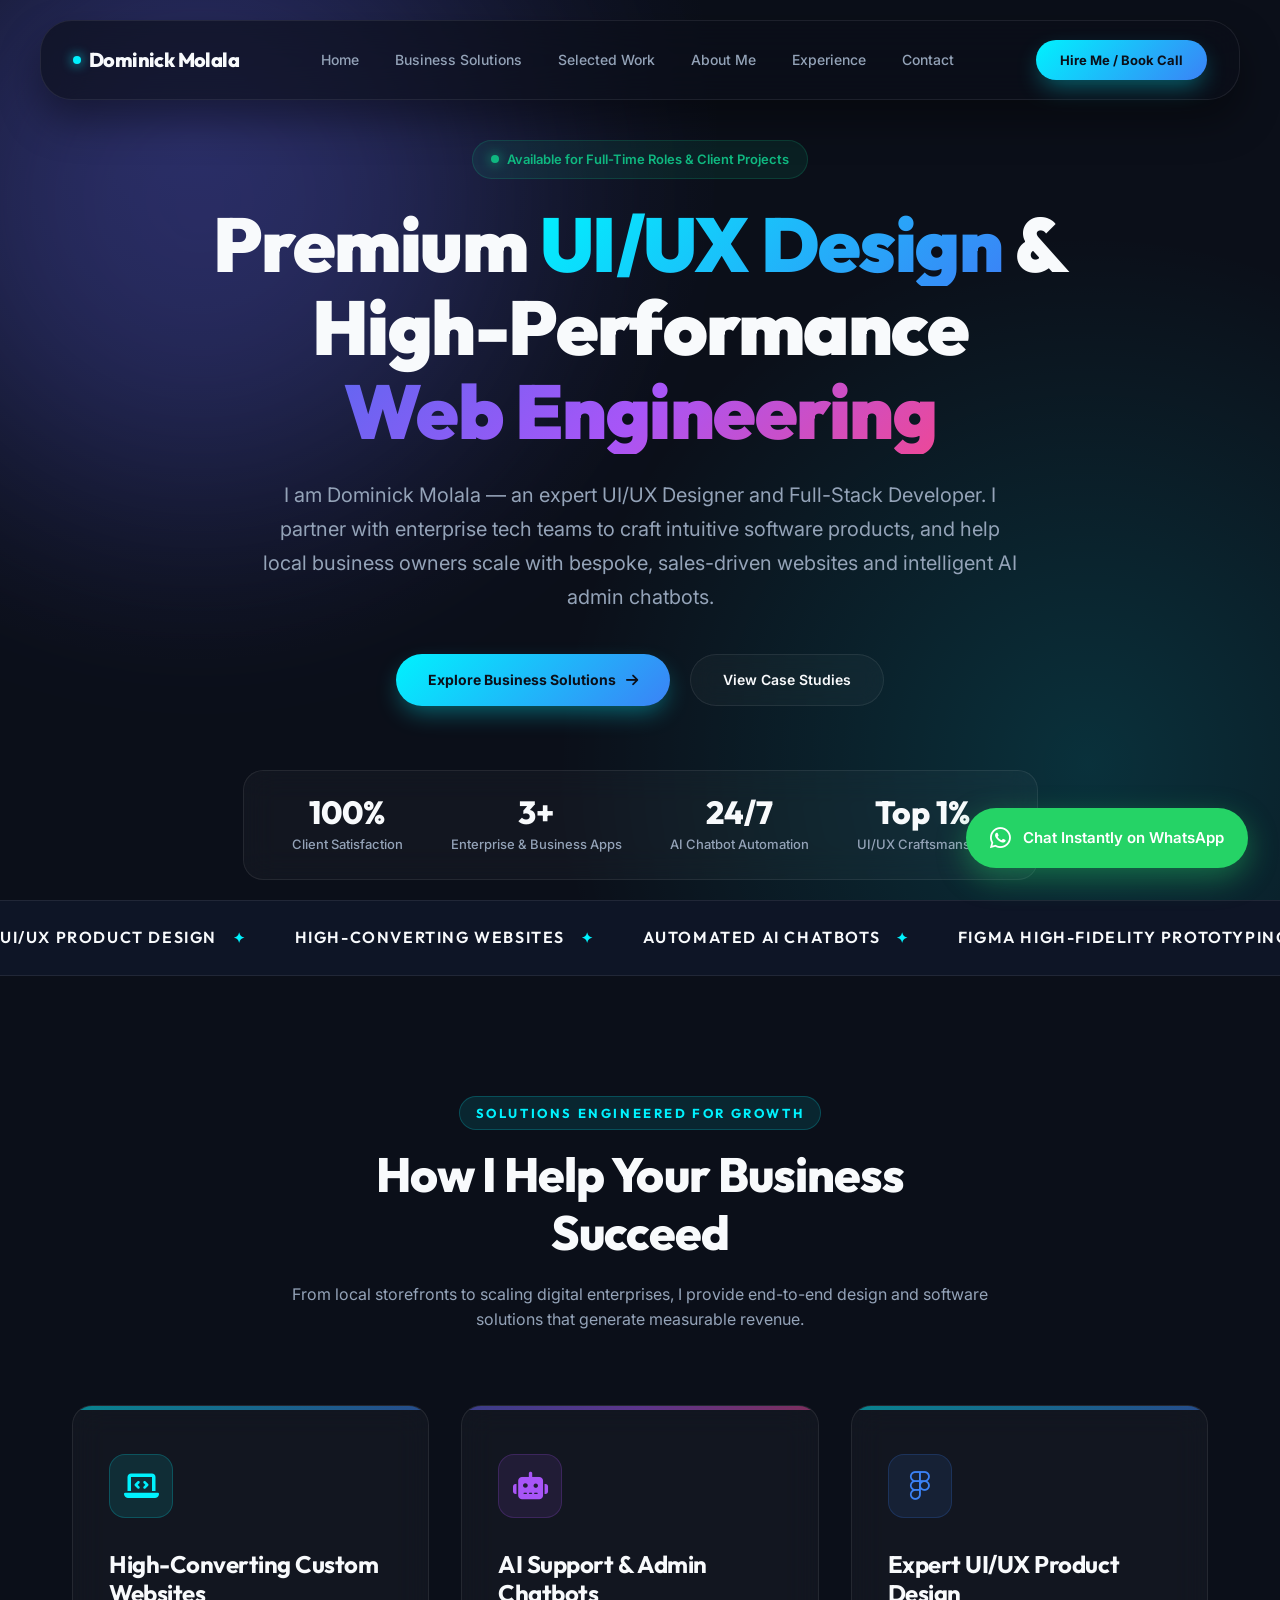
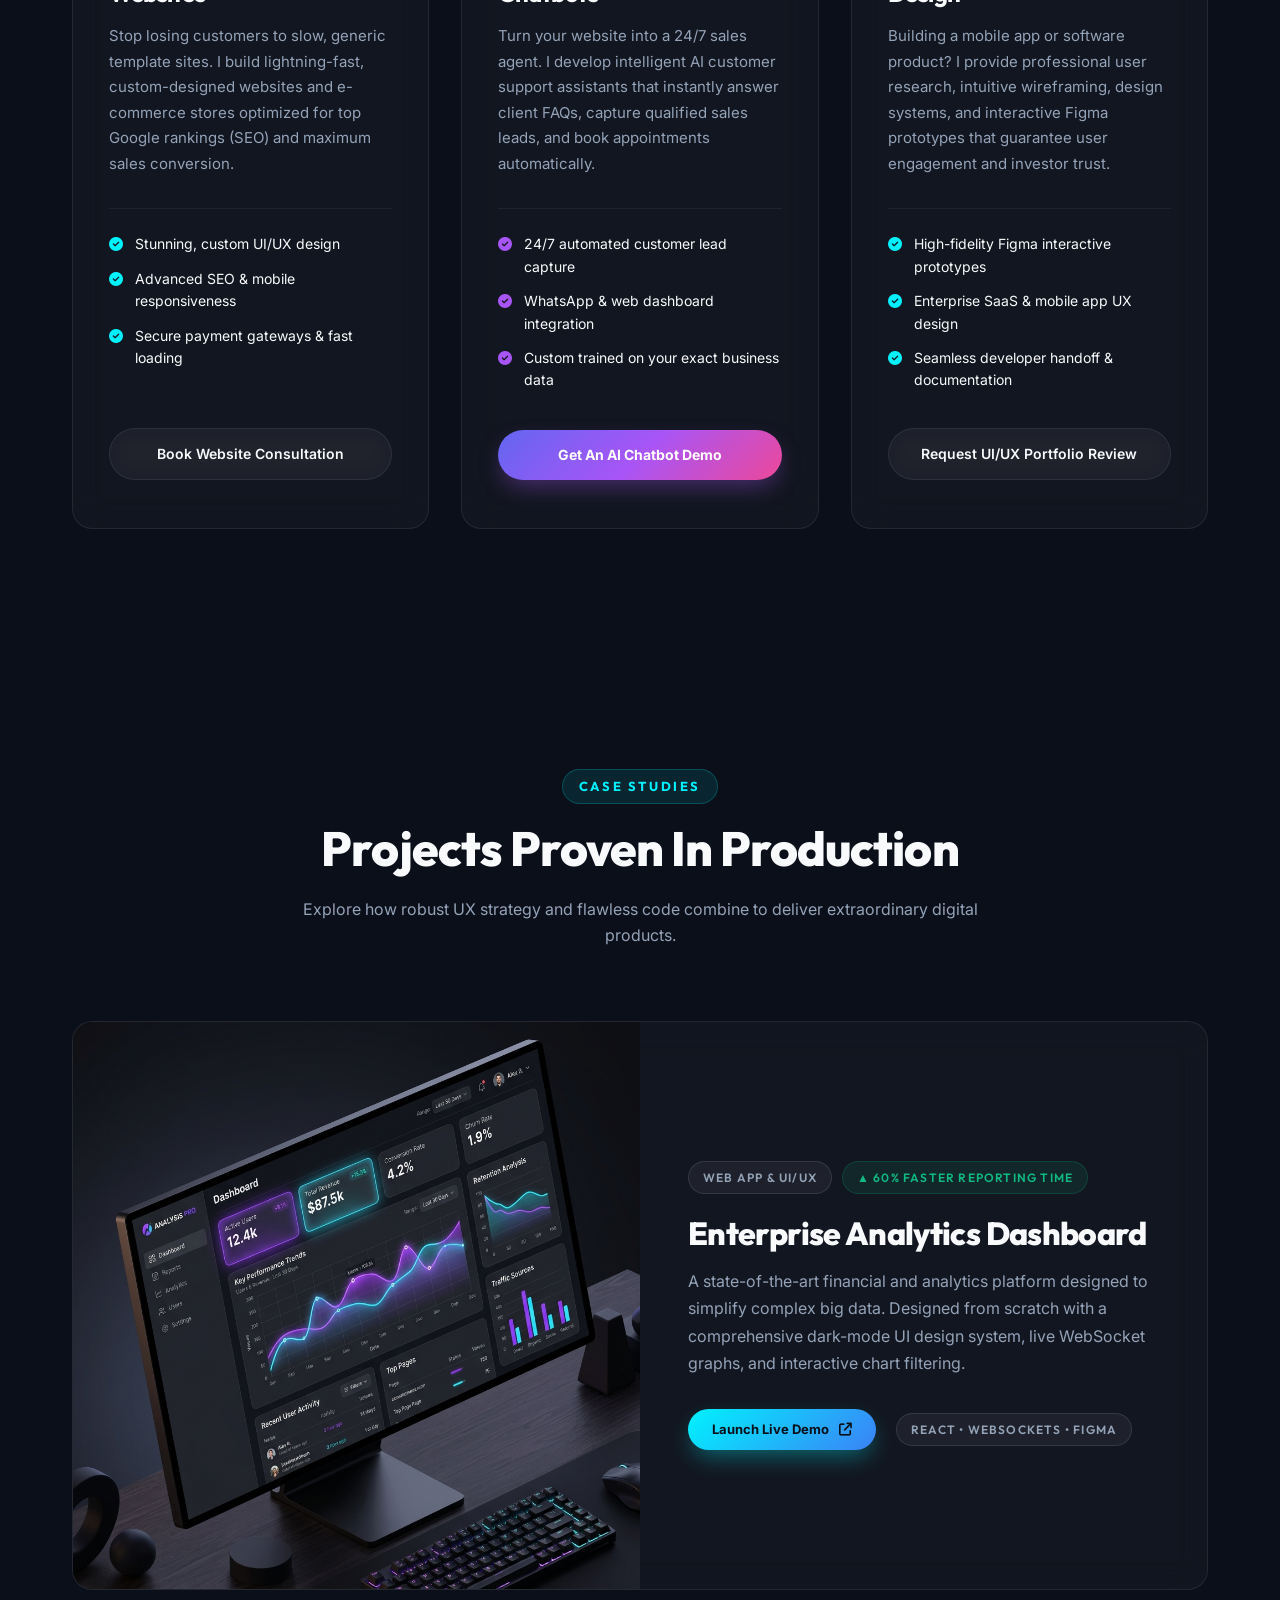
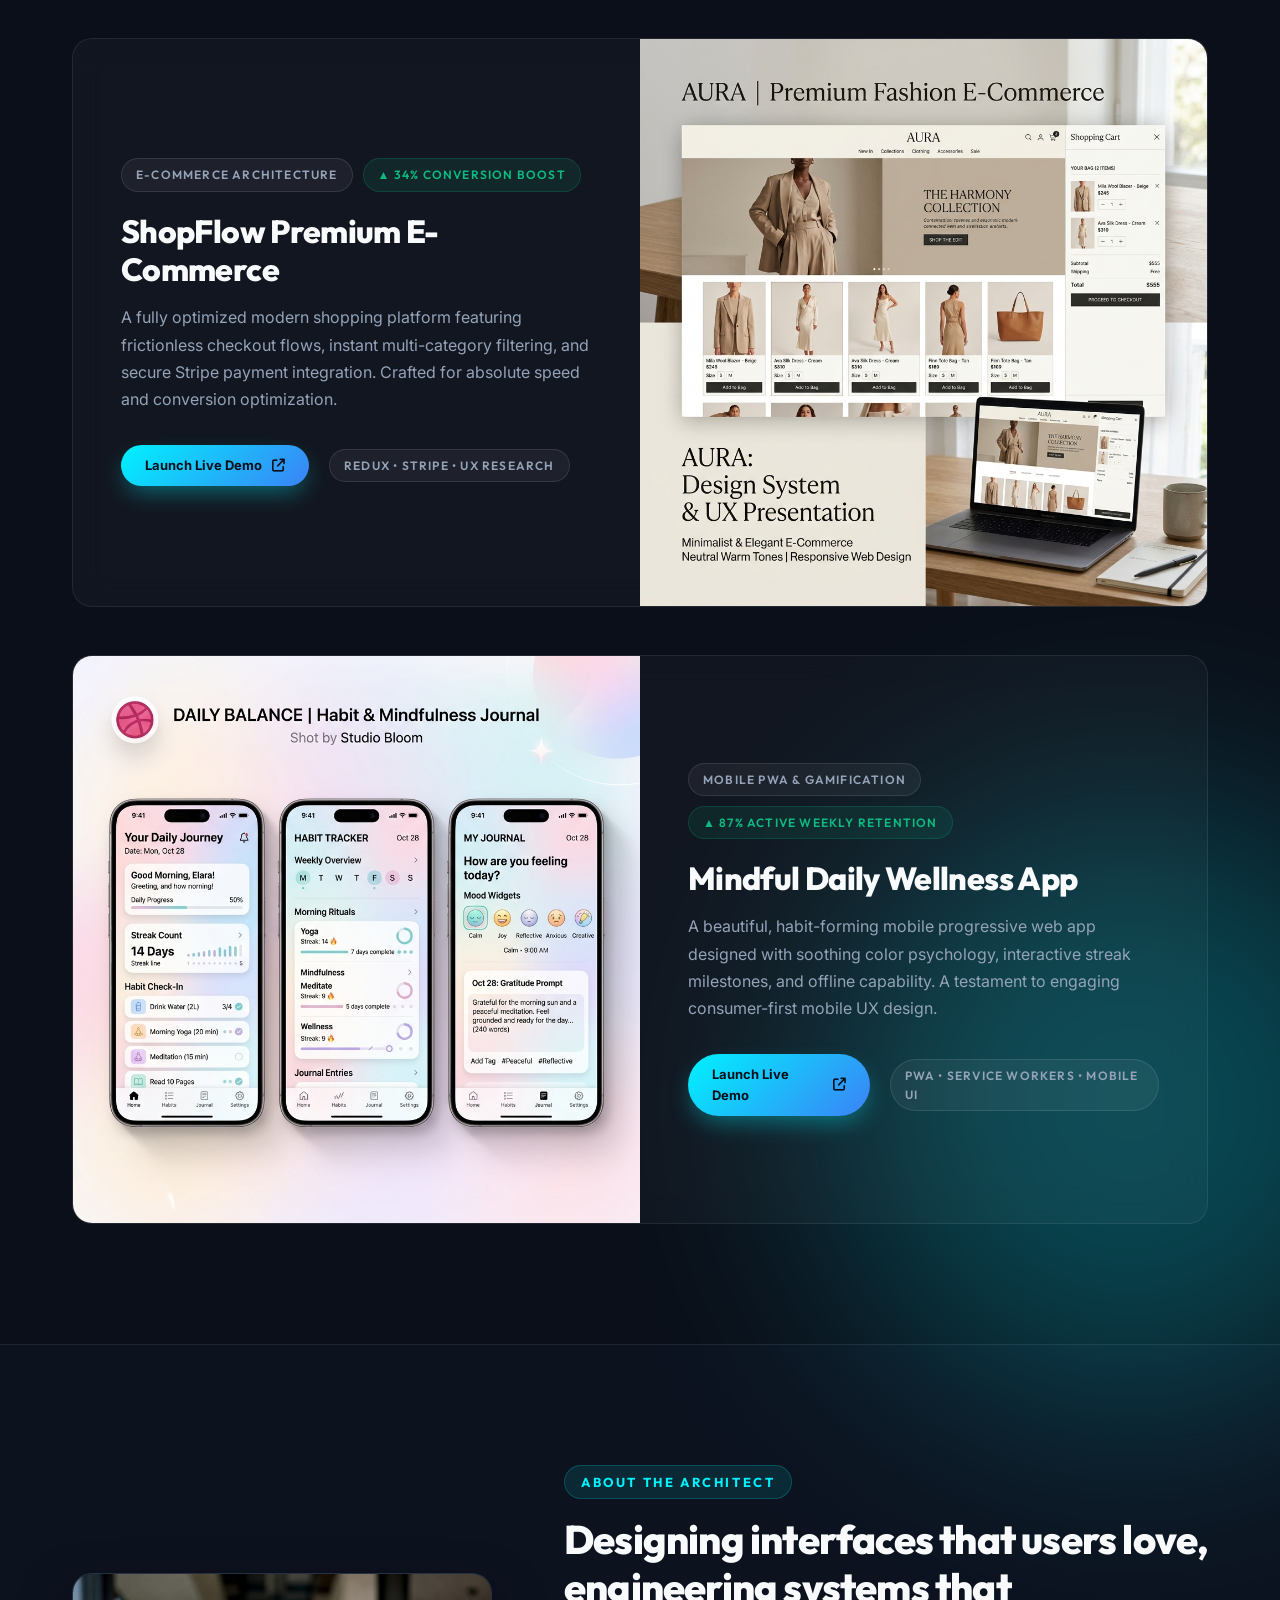
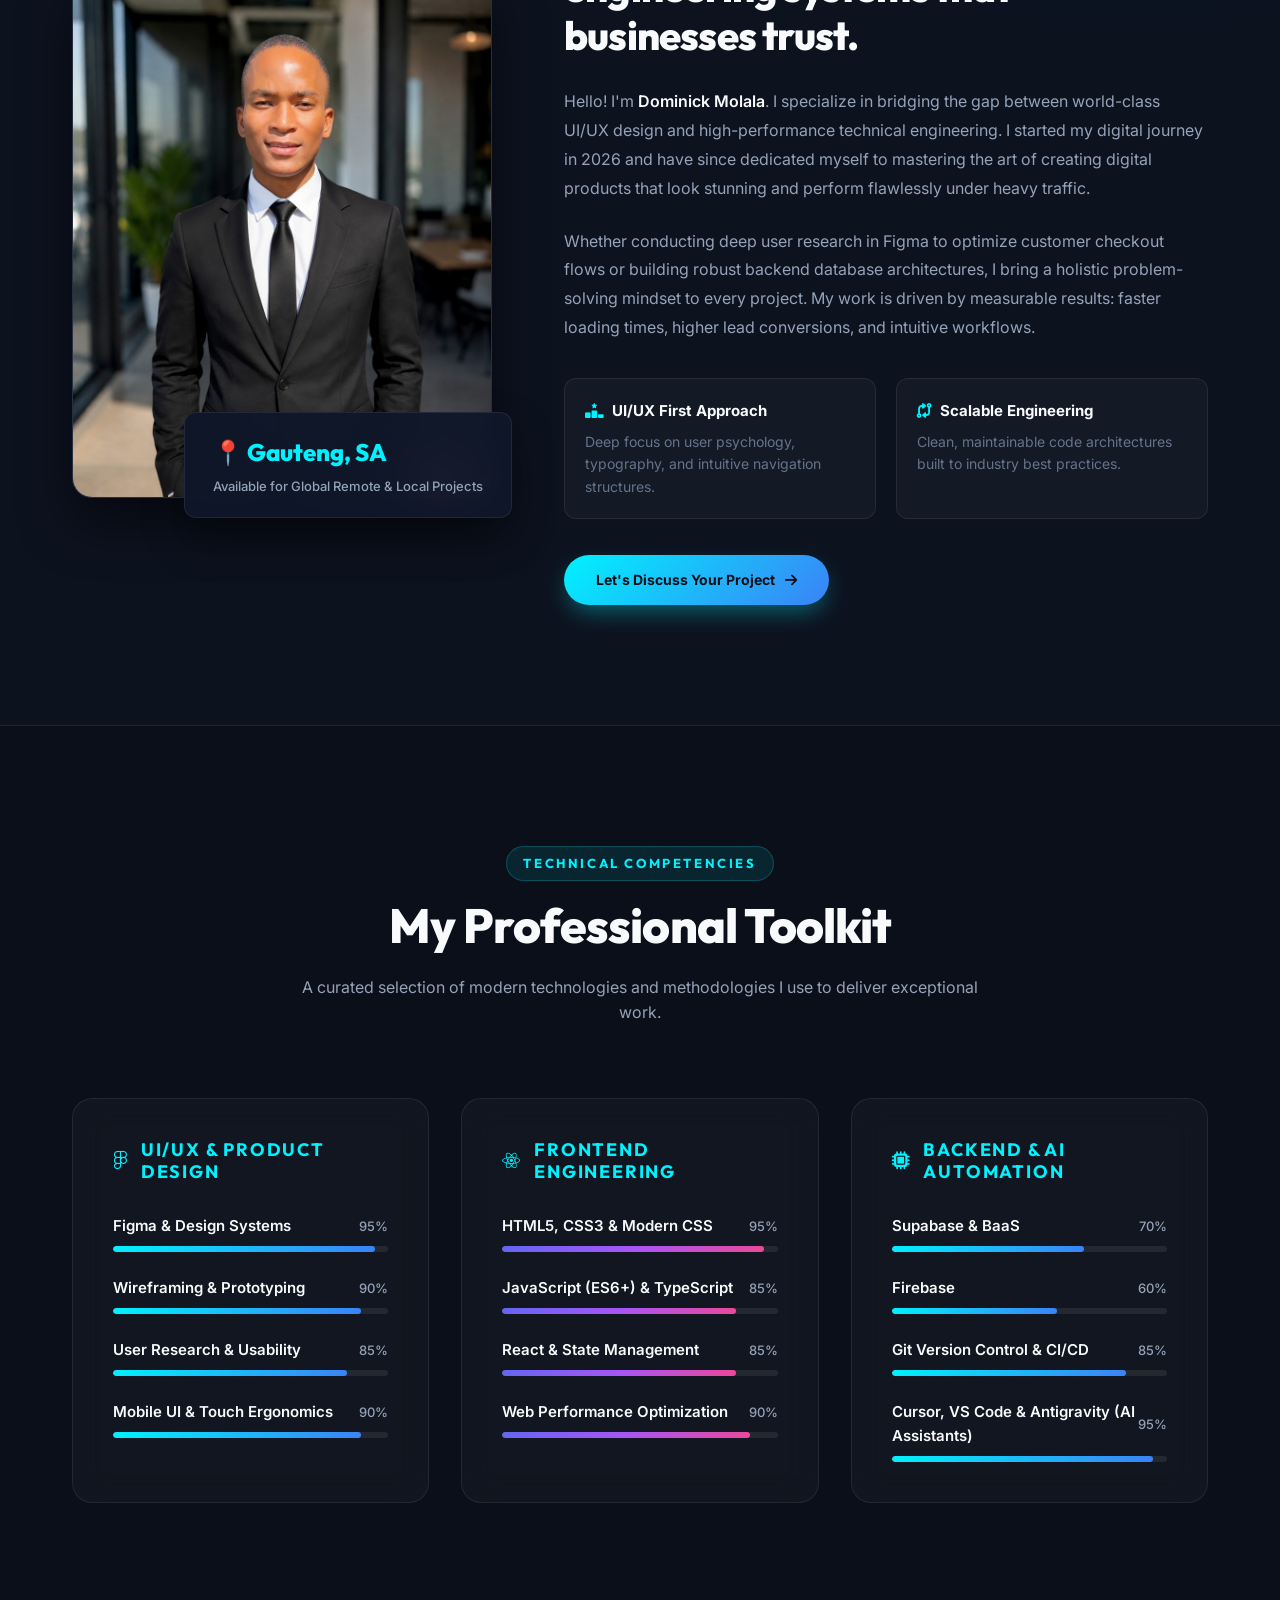
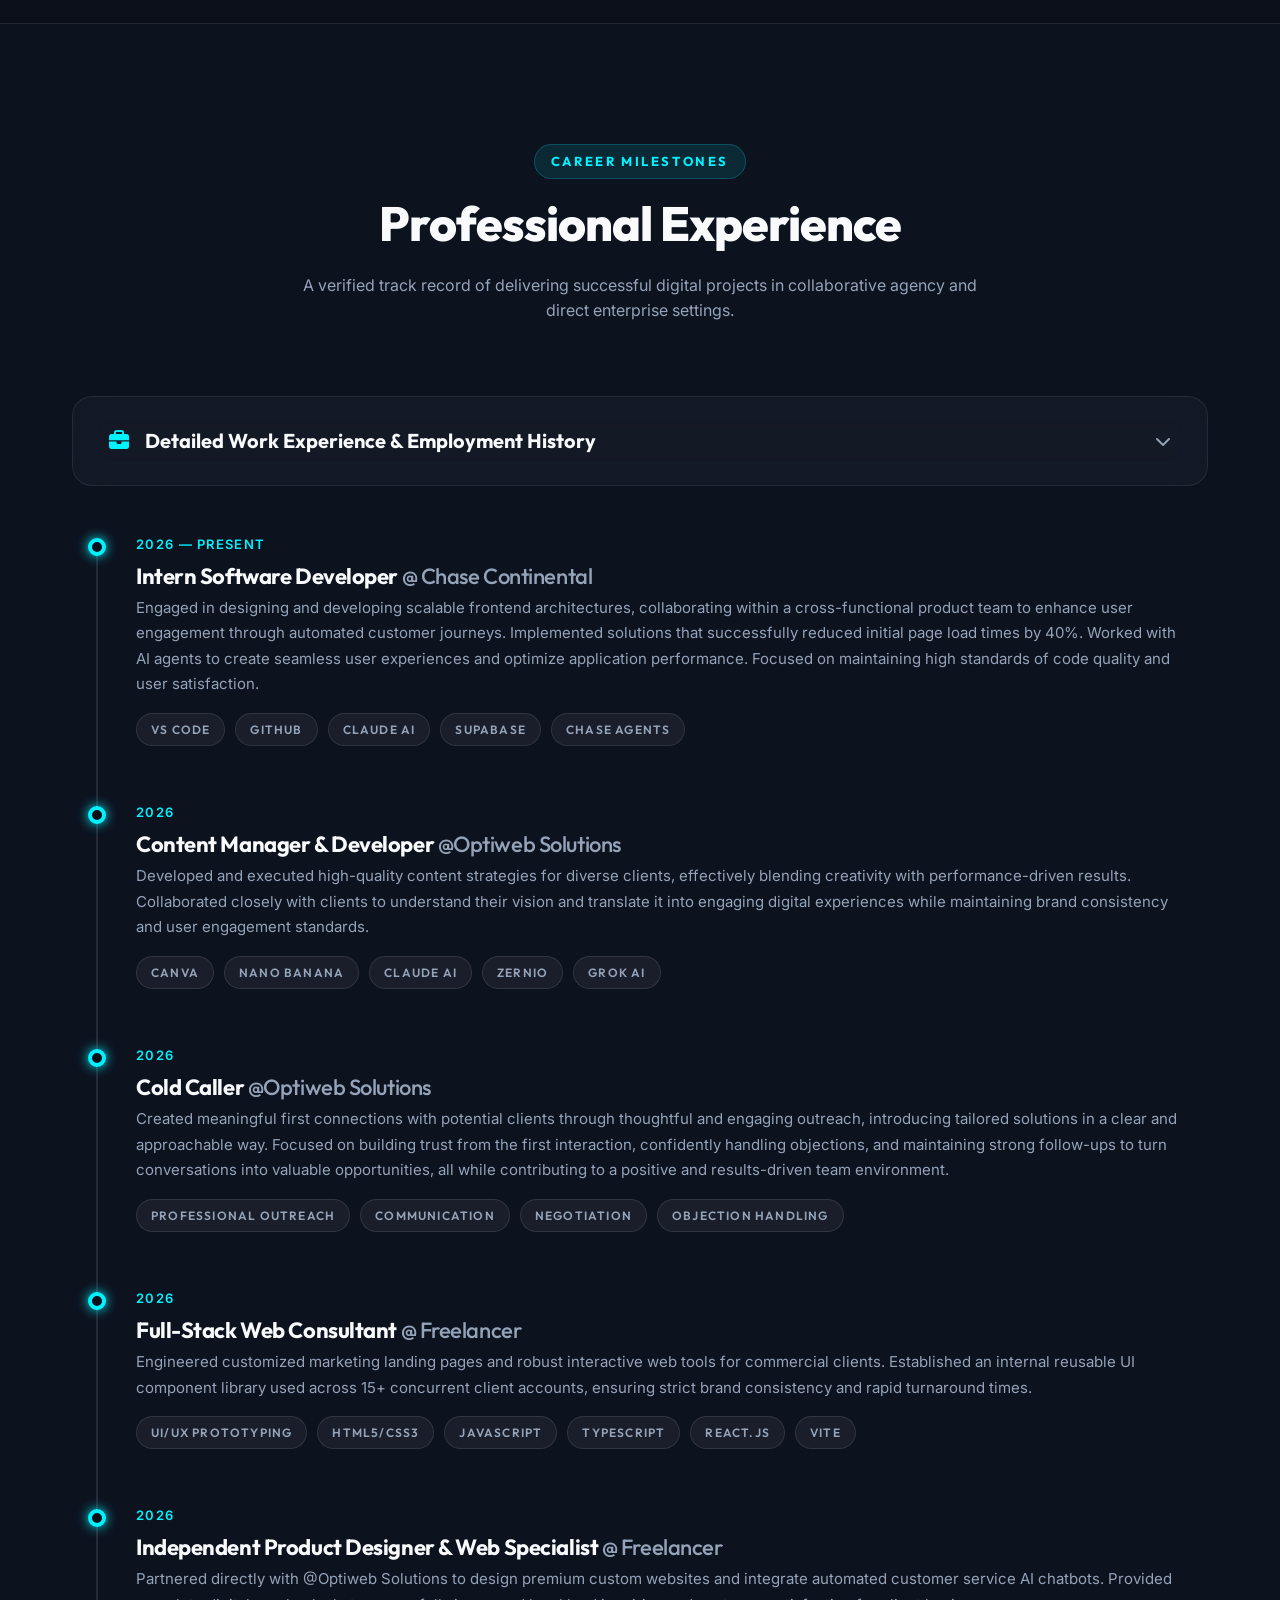
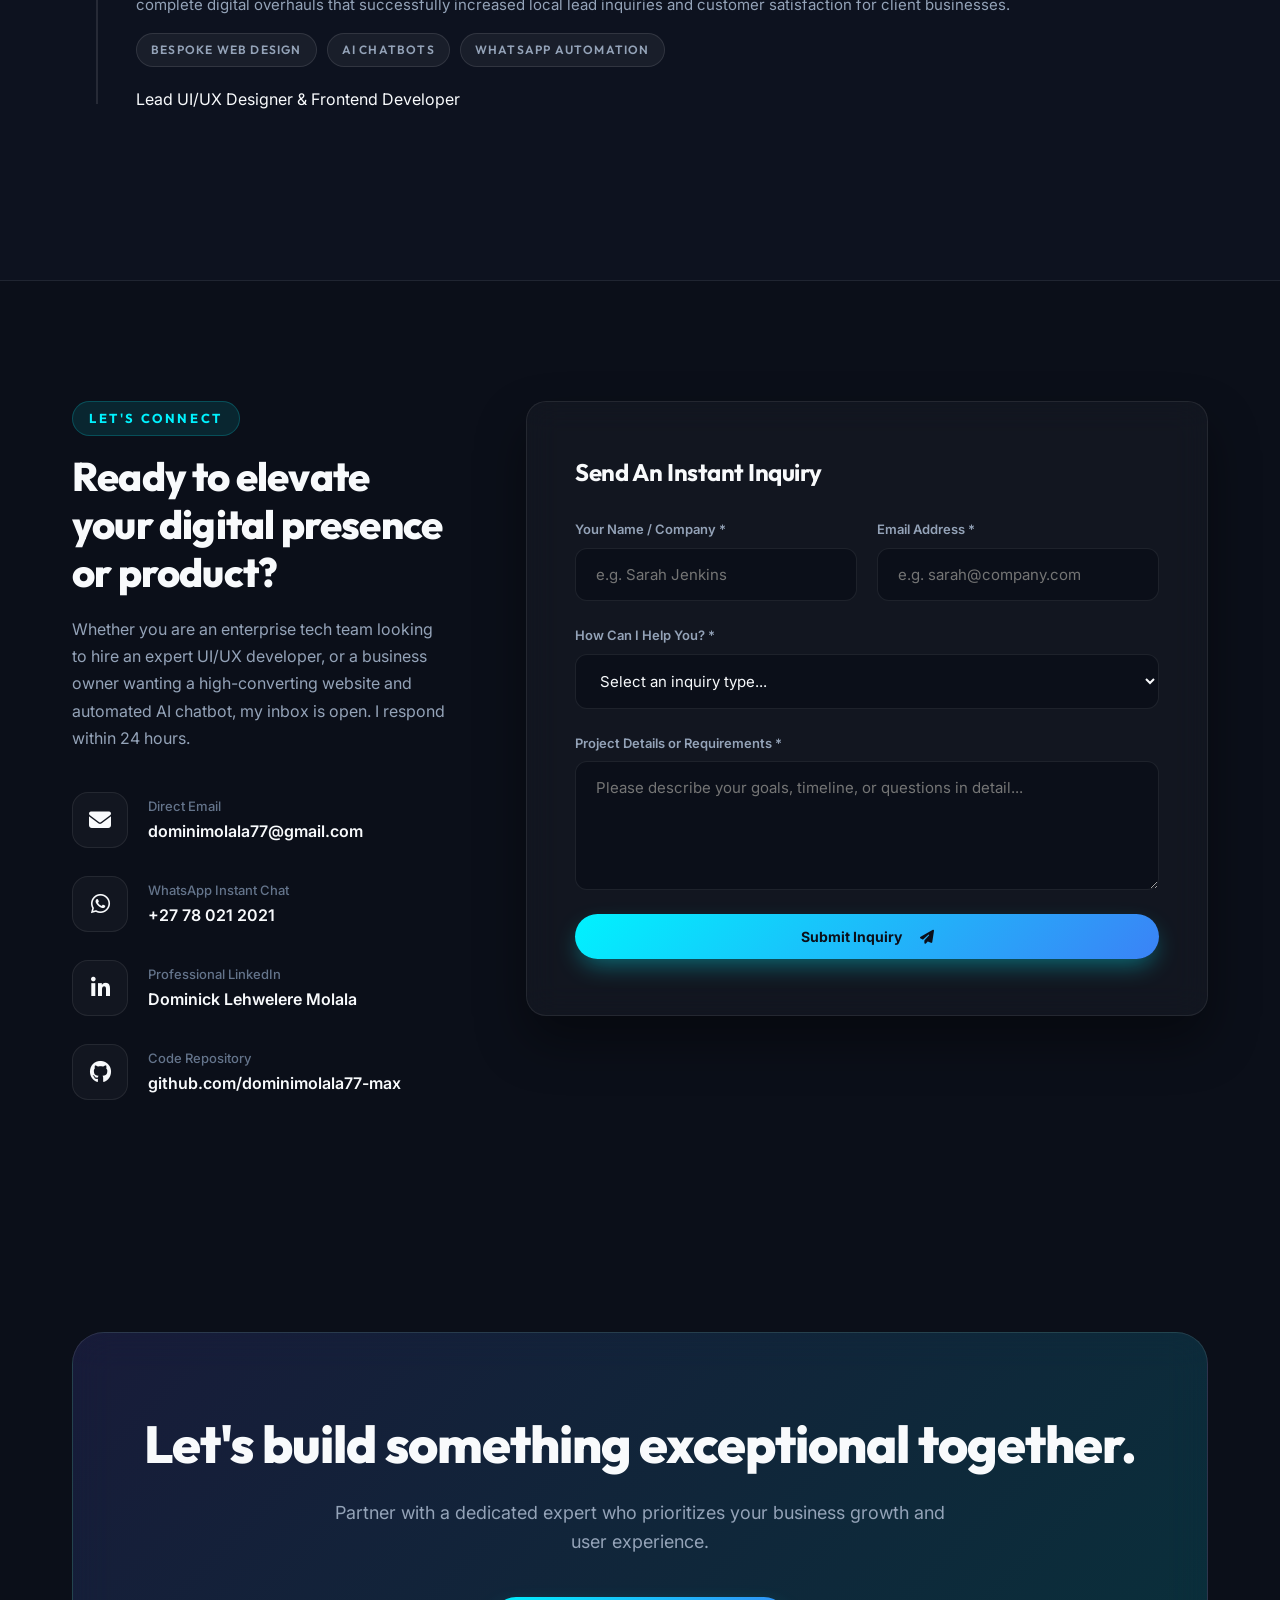
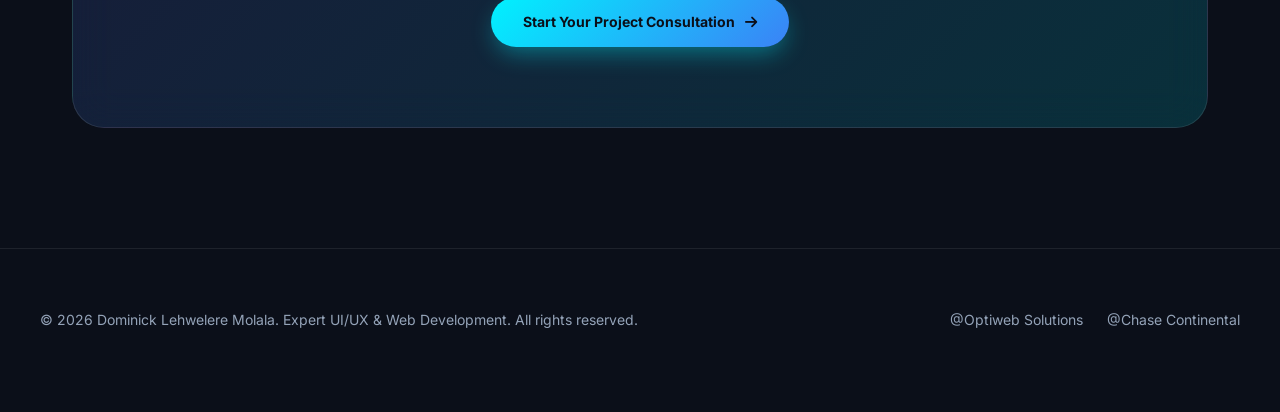
==== commit 53059c38: "Mobile responsive" ====
--- a/index.html
+++ b/index.html
@@ -38,7 +38,7 @@
         <div class="nav-action">
             <a href="#contact" class="btn btn-glow btn-sm">Hire Me / Book Call</a>
         </div>
-        <button class="burger" id="menuToggle" onclick="toggleMenu()"
+        <button class="burger" id="menuToggle" onclick="toggleMenu()" aria-controls="mobileMenu"
             aria-label="Toggle navigation menu">&#9776;</button>
     </nav>
 
--- a/assets/css/style.css
+++ b/assets/css/style.css
@@ -50,6 +50,7 @@
 html {
   scroll-behavior: smooth;
   font-family: 'Inter', system-ui, sans-serif;
+  overflow-x: hidden;
 }
 
 body {
@@ -93,6 +94,7 @@
 img {
   display: block;
   max-width: 100%;
+  height: auto;
 }
 
 a {
@@ -292,6 +294,7 @@
   position: relative;
   overflow: hidden;
   z-index: 1;
+  max-width: 100%;
 }
 
 .btn-glow {
@@ -655,7 +658,7 @@
 
 .service-features li {
   display: flex;
-  align-items: center;
+  align-items: flex-start;
   gap: 12px;
   font-size: 14px;
   color: var(--text-main);
@@ -664,6 +667,8 @@
 .service-features li i {
   color: var(--accent-cyan);
   font-size: 14px;
+  margin-top: 4px;
+  flex: 0 0 auto;
 }
 
 .service-card:nth-child(2) .service-features li i {
@@ -1186,6 +1191,7 @@
   font-size: 16px;
   font-weight: 600;
   color: var(--text-main);
+  overflow-wrap: anywhere;
 }
 
 .contact-text a:hover {
@@ -1457,9 +1463,32 @@
 }
 
 @media (max-width: 768px) {
+  :root {
+    --nav-h: 70px;
+  }
+
+  body {
+    background-attachment: scroll;
+  }
+
+  .bg-orb-1,
+  .bg-orb-2 {
+    width: 360px;
+    height: 360px;
+    filter: blur(90px);
+  }
+
   .nav {
+    top: 12px;
+    width: calc(100% - 24px);
     padding: 0 20px;
     height: 70px;
+    border-radius: 24px;
+  }
+
+  .nav-logo {
+    min-width: 0;
+    font-size: 18px;
   }
   
   .nav-links, .nav-action {
@@ -1467,13 +1496,83 @@
   }
   
   .burger {
-    display: block;
+    display: inline-flex;
+    align-items: center;
+    justify-content: center;
+    flex: 0 0 42px;
+    width: 42px;
+    height: 42px;
+    border-radius: 50%;
+    background: rgba(255, 255, 255, 0.04);
+    border: 1px solid var(--card-border);
+  }
+
+  .mobile-menu {
+    top: 92px;
+    left: 12px;
+    right: 12px;
+    max-height: calc(100dvh - 112px);
+    overflow-y: auto;
+    overscroll-behavior: contain;
+  }
+
+  .mobile-menu.open {
+    max-height: calc(100dvh - 112px);
+  }
+
+  .mobile-menu a {
+    padding: 14px 22px;
+  }
+
+  .container,
+  .hero-content {
+    padding-left: 20px;
+    padding-right: 20px;
+  }
+
+  .section {
+    padding: 76px 0;
+  }
+
+  .section-header {
+    margin-bottom: 44px;
+  }
+
+  .section-tag {
+    max-width: 100%;
+    line-height: 1.4;
+    overflow-wrap: anywhere;
+  }
+
+  .btn {
+    text-align: center;
+    white-space: normal;
+    line-height: 1.35;
+  }
+
+  .hero {
+    min-height: auto;
+    padding-top: 128px;
+    padding-bottom: 72px;
+    align-items: flex-start;
+  }
+
+  .hero-title {
+    font-size: clamp(34px, 11vw, 48px);
+    margin: 20px 0;
+  }
+
+  .hero-sub {
+    font-size: 16px;
+    margin-bottom: 32px;
   }
   
   .hero-btns {
     flex-direction: column;
     width: 100%;
-    padding: 0 20px;
+    padding: 0;
+    gap: 14px;
+    margin-bottom: 40px;
   }
   
   .hero-btns .btn {
@@ -1481,37 +1580,255 @@
   }
   
   .trust-metrics {
+    display: grid;
+    grid-template-columns: repeat(2, minmax(0, 1fr));
+    width: 100%;
+    gap: 24px 16px;
+    padding: 20px;
+  }
+
+  .trust-num {
+    font-size: 28px;
+  }
+
+  .trust-label {
+    font-size: 12px;
+    line-height: 1.35;
+    text-align: center;
+  }
+
+  .marquee-wrap {
+    padding: 18px 0;
+  }
+
+  .marquee-track {
     gap: 32px;
-    padding: 20px;
   }
   
   .services-grid, .skills-grid {
     grid-template-columns: 1fr;
+    gap: 24px;
+  }
+
+  .service-card,
+  .skill-group {
+    padding: 32px 24px;
+  }
+
+  .service-title {
+    font-size: 22px;
+  }
+
+  .project-card {
+    border-radius: 18px;
+  }
+
+  .project-img-wrapper {
+    min-height: 220px;
+  }
+
+  .project-title {
+    font-size: 26px;
   }
   
   .project-info, .contact-form-wrap {
     padding: 36px 24px;
   }
+
+  .project-actions {
+    align-items: stretch;
+    flex-direction: column;
+    gap: 14px;
+  }
+
+  .project-actions .btn,
+  .project-actions .tag {
+    display: flex;
+    justify-content: center;
+    width: 100%;
+  }
+
+  .about-grid {
+    gap: 40px;
+  }
+
+  .about-photo-wrapper {
+    max-width: 420px;
+    margin: 0 auto;
+    padding-bottom: 42px;
+  }
+
+  .about-badge {
+    right: 12px;
+    bottom: 0;
+    left: 12px;
+    padding: 16px 18px;
+  }
+
+  .about-badge-title {
+    font-size: 20px;
+  }
+
+  .about-text h2,
+  .contact-info h2 {
+    font-size: 32px;
+  }
+
+  .about-highlights {
+    grid-template-columns: 1fr;
+  }
+
+  .expandable-header {
+    padding: 22px 20px;
+    align-items: flex-start;
+    gap: 16px;
+    font-size: 18px;
+  }
+
+  .header-left {
+    align-items: flex-start;
+  }
+
+  .timeline {
+    padding-left: 30px;
+  }
+
+  .timeline-dot {
+    left: -30px;
+  }
+
+  .timeline-body h3 {
+    font-size: 20px;
+  }
+
+  .project-tags {
+    gap: 8px;
+  }
+
+  .tag {
+    white-space: normal;
+    overflow-wrap: anywhere;
+  }
+
+  .contact-grid {
+    gap: 44px;
+  }
+
+  .contact-item {
+    align-items: flex-start;
+    gap: 14px;
+  }
+
+  .contact-icon {
+    width: 48px;
+    height: 48px;
+    flex: 0 0 48px;
+    border-radius: 14px;
+  }
   
   .form-row {
     grid-template-columns: 1fr;
   }
+
+  .form-group input,
+  .form-group select,
+  .form-group textarea {
+    width: 100%;
+    padding: 15px 16px;
+    font-size: 16px;
+  }
   
   .cta-banner {
     padding: 56px 24px;
+    margin: 48px 0 88px;
+    border-radius: 24px;
+  }
+
+  .cta-banner .btn {
+    width: 100%;
   }
   
   .footer-content {
     flex-direction: column;
     text-align: center;
   }
+
+  .footer-links {
+    justify-content: center;
+    flex-wrap: wrap;
+  }
   
   .whatsapp-float span {
     display: none;
   }
+
   .whatsapp-float {
+    right: 18px;
+    bottom: 18px;
     width: 60px;
+    height: 60px;
     padding: 0;
     justify-content: center;
   }
 }
+
+@media (max-width: 420px) {
+  .nav {
+    padding: 0 14px;
+  }
+
+  .nav-logo {
+    font-size: 16px;
+  }
+
+  .container,
+  .hero-content {
+    padding-left: 16px;
+    padding-right: 16px;
+  }
+
+  .hero-title {
+    font-size: clamp(30px, 10vw, 38px);
+  }
+
+  .badge {
+    align-items: flex-start;
+    border-radius: 18px;
+    line-height: 1.35;
+    text-align: left;
+  }
+
+  .badge .pulse-dot {
+    margin-top: 5px;
+    flex: 0 0 auto;
+  }
+
+  .trust-metrics {
+    grid-template-columns: 1fr;
+  }
+
+  .service-card,
+  .skill-group,
+  .project-info,
+  .contact-form-wrap {
+    padding: 28px 18px;
+  }
+
+  .project-img-wrapper {
+    min-height: 190px;
+  }
+
+  .about-text h2,
+  .contact-info h2 {
+    font-size: 28px;
+  }
+
+  .expandable-content.show {
+    padding-left: 0;
+    padding-right: 0;
+  }
+
+  .cta-banner {
+    padding: 44px 18px;
+  }
+}
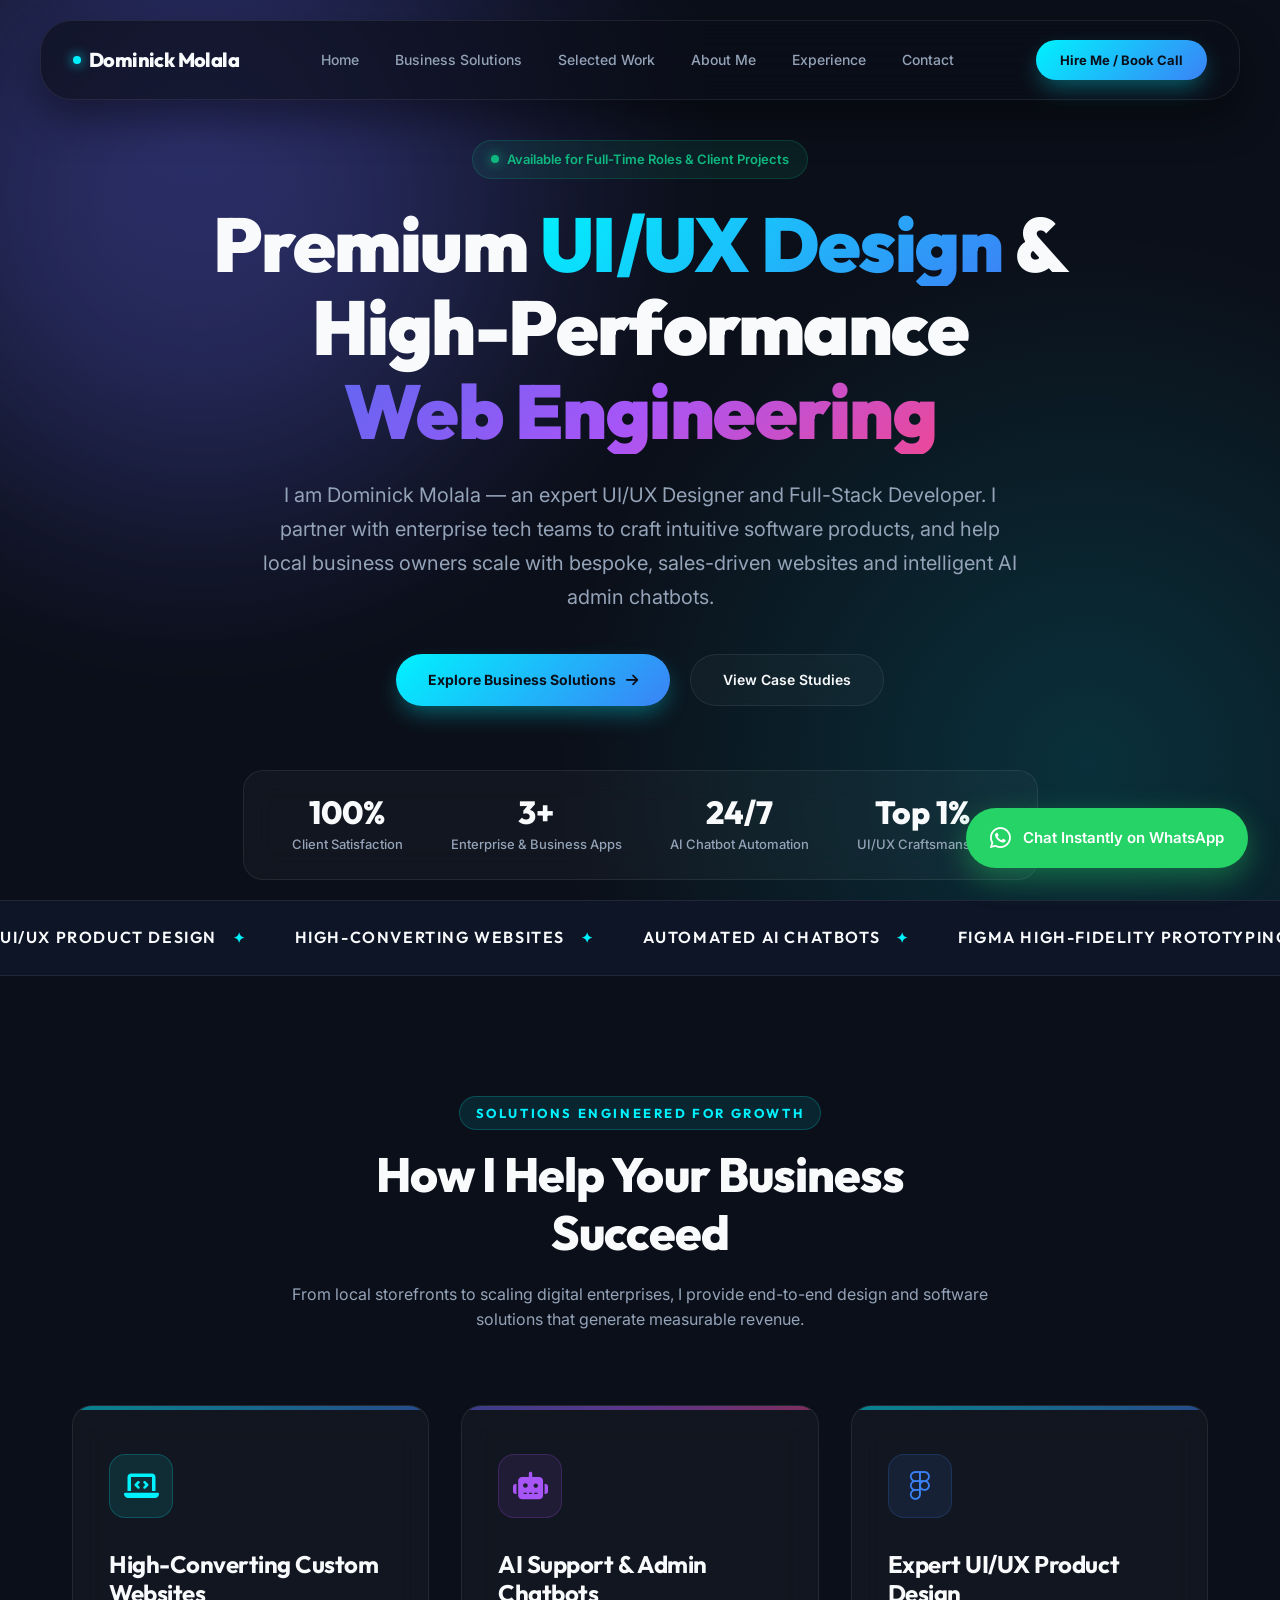
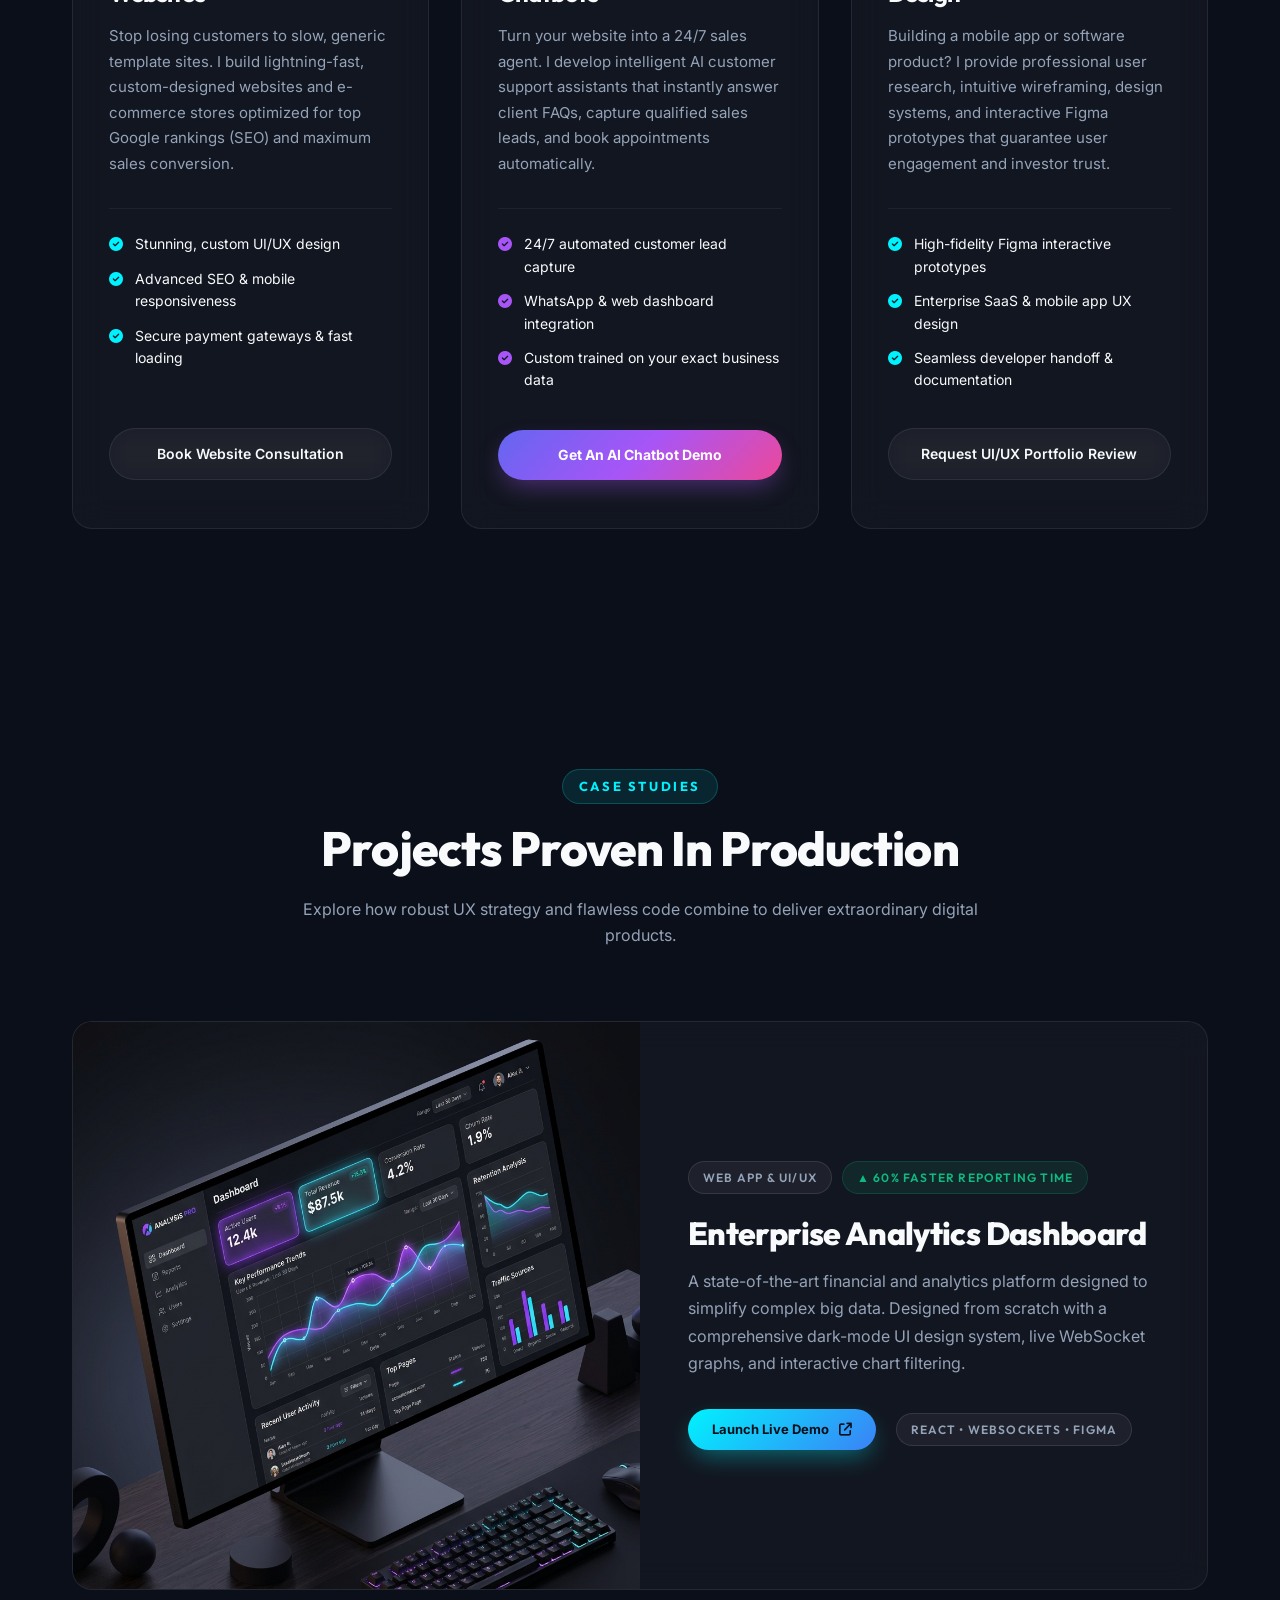
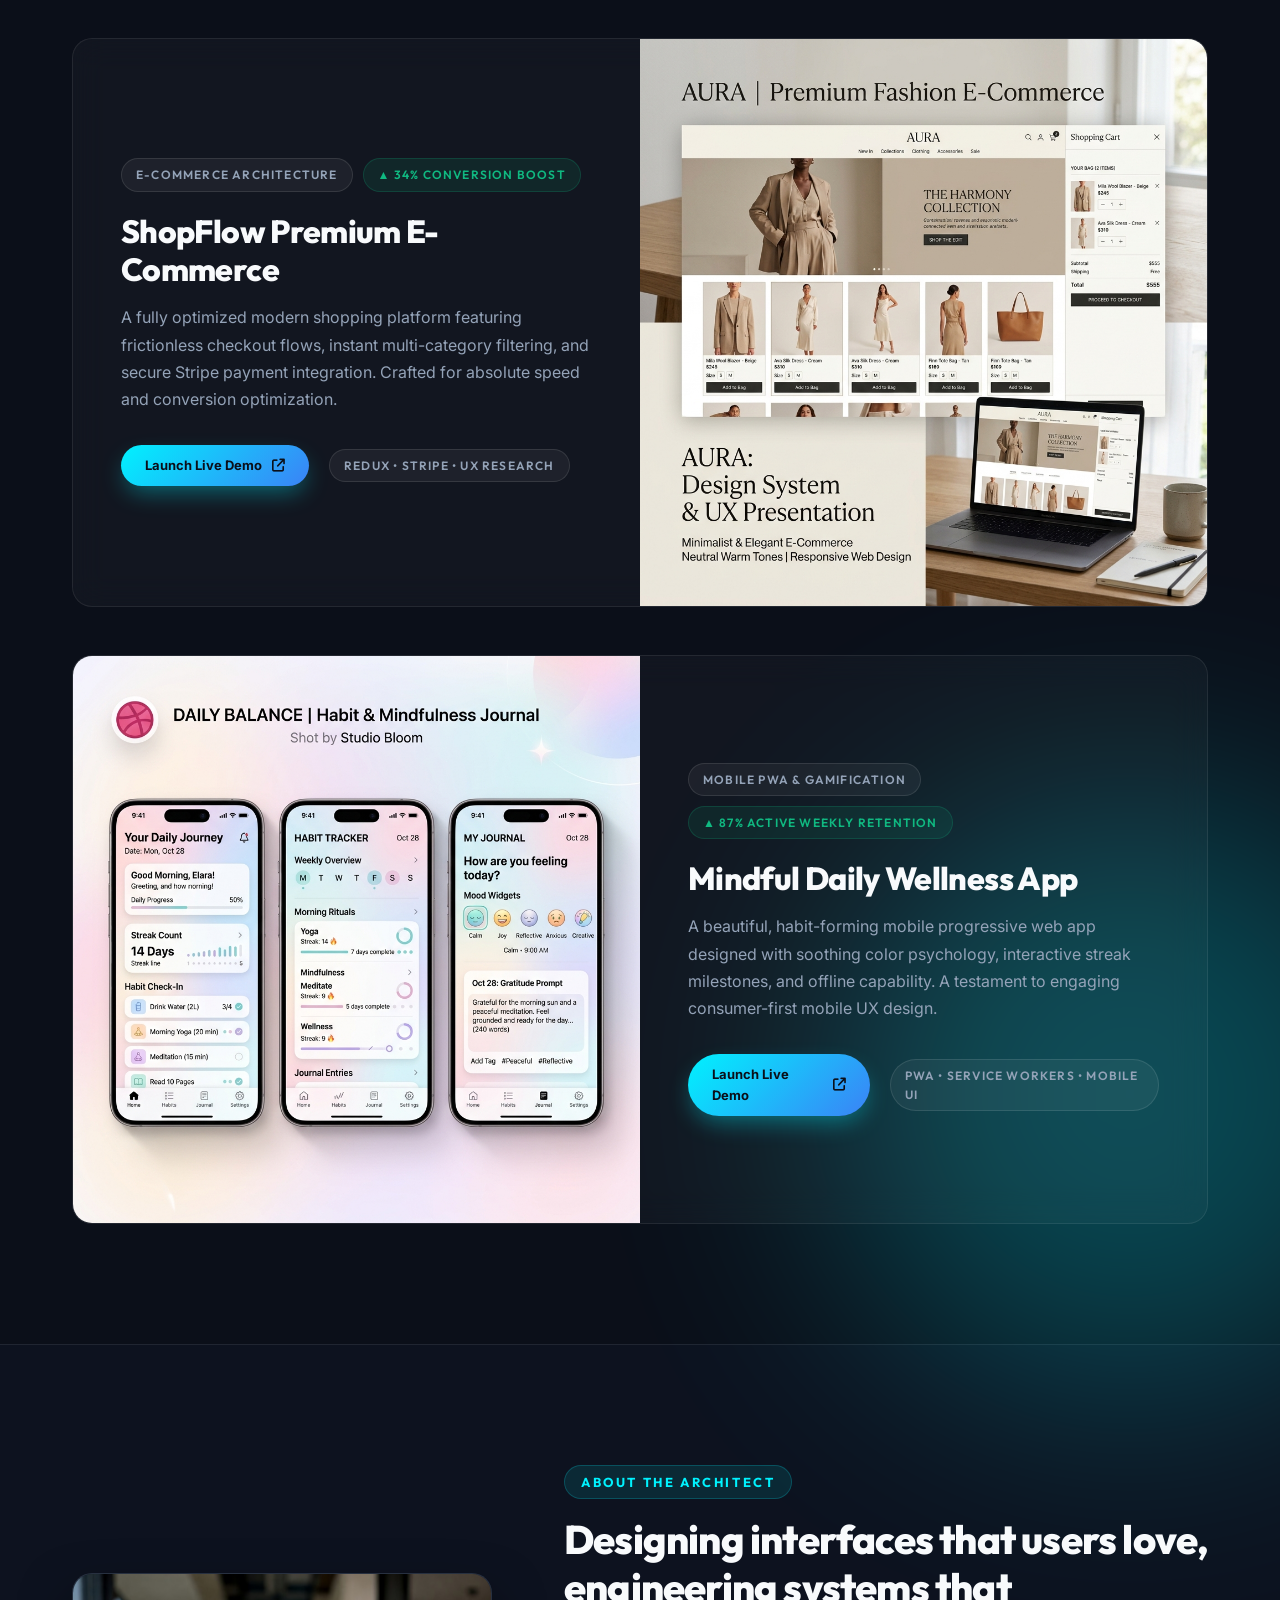
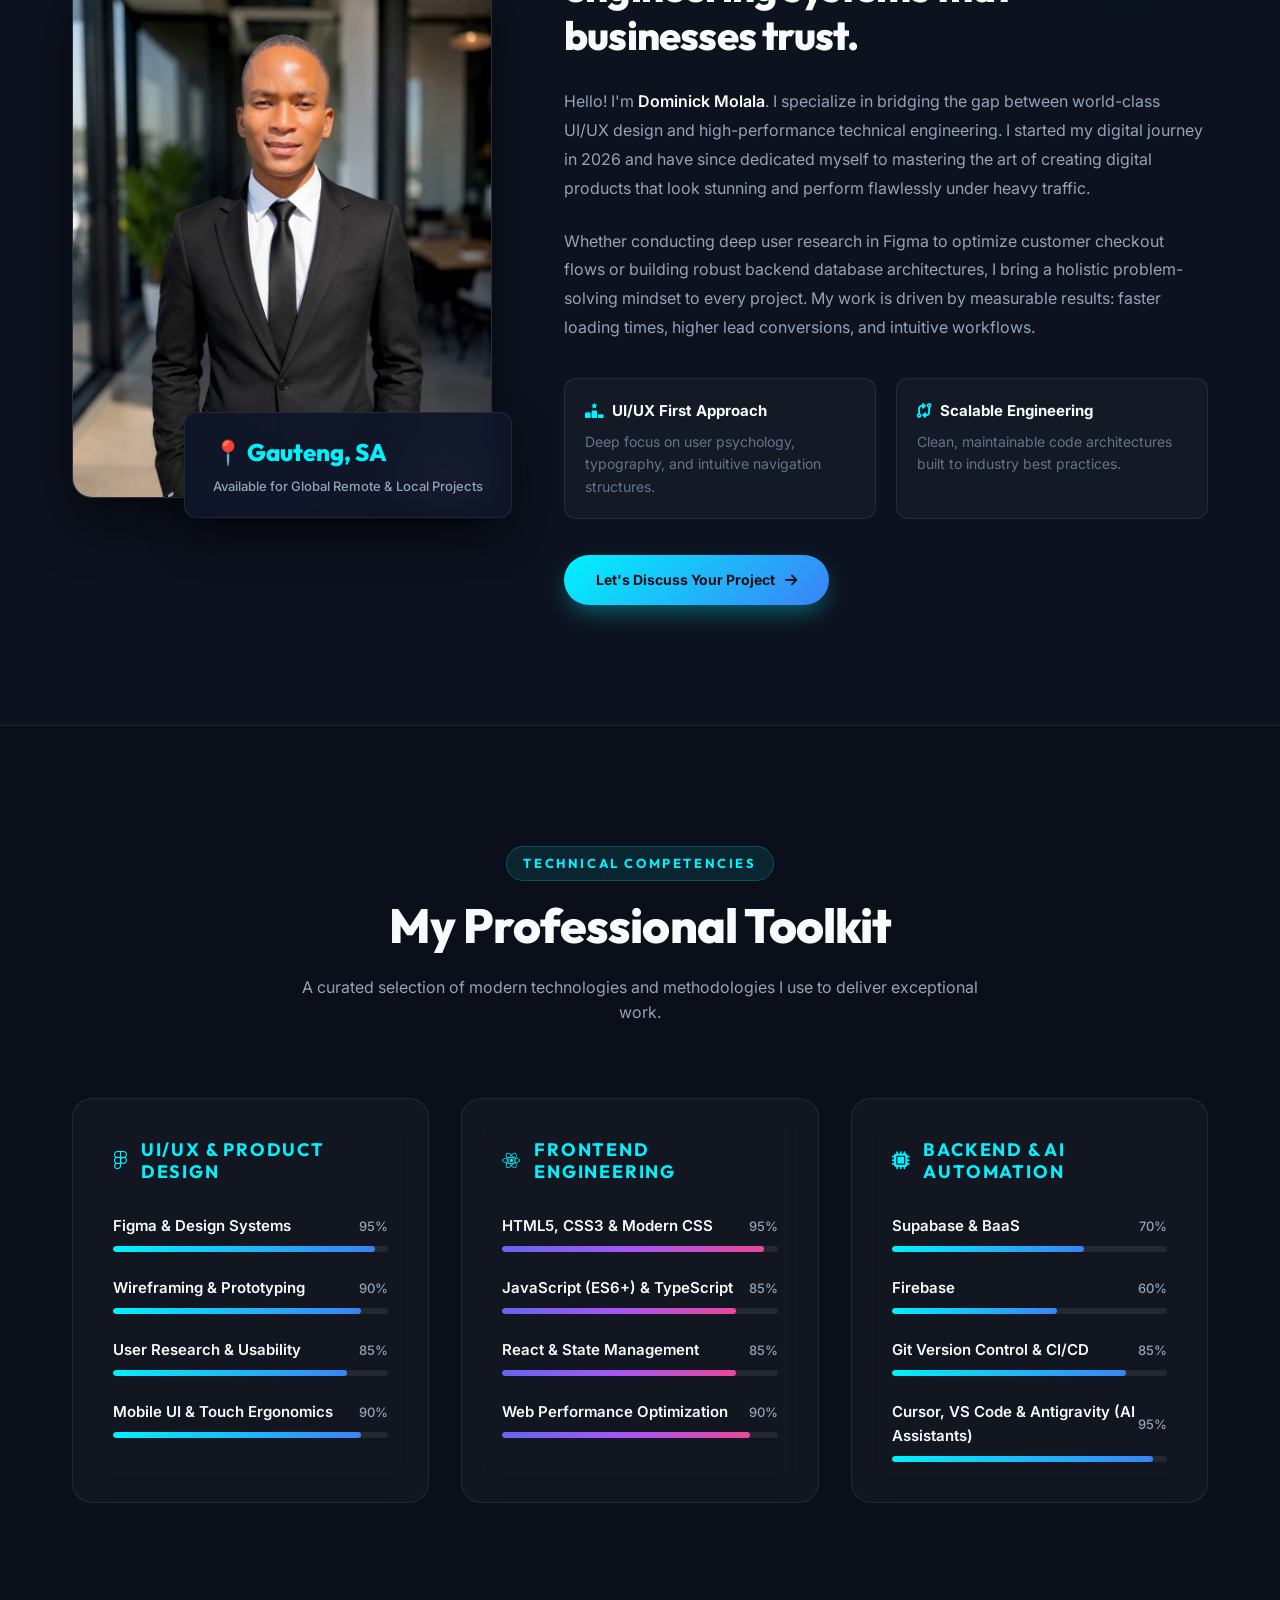
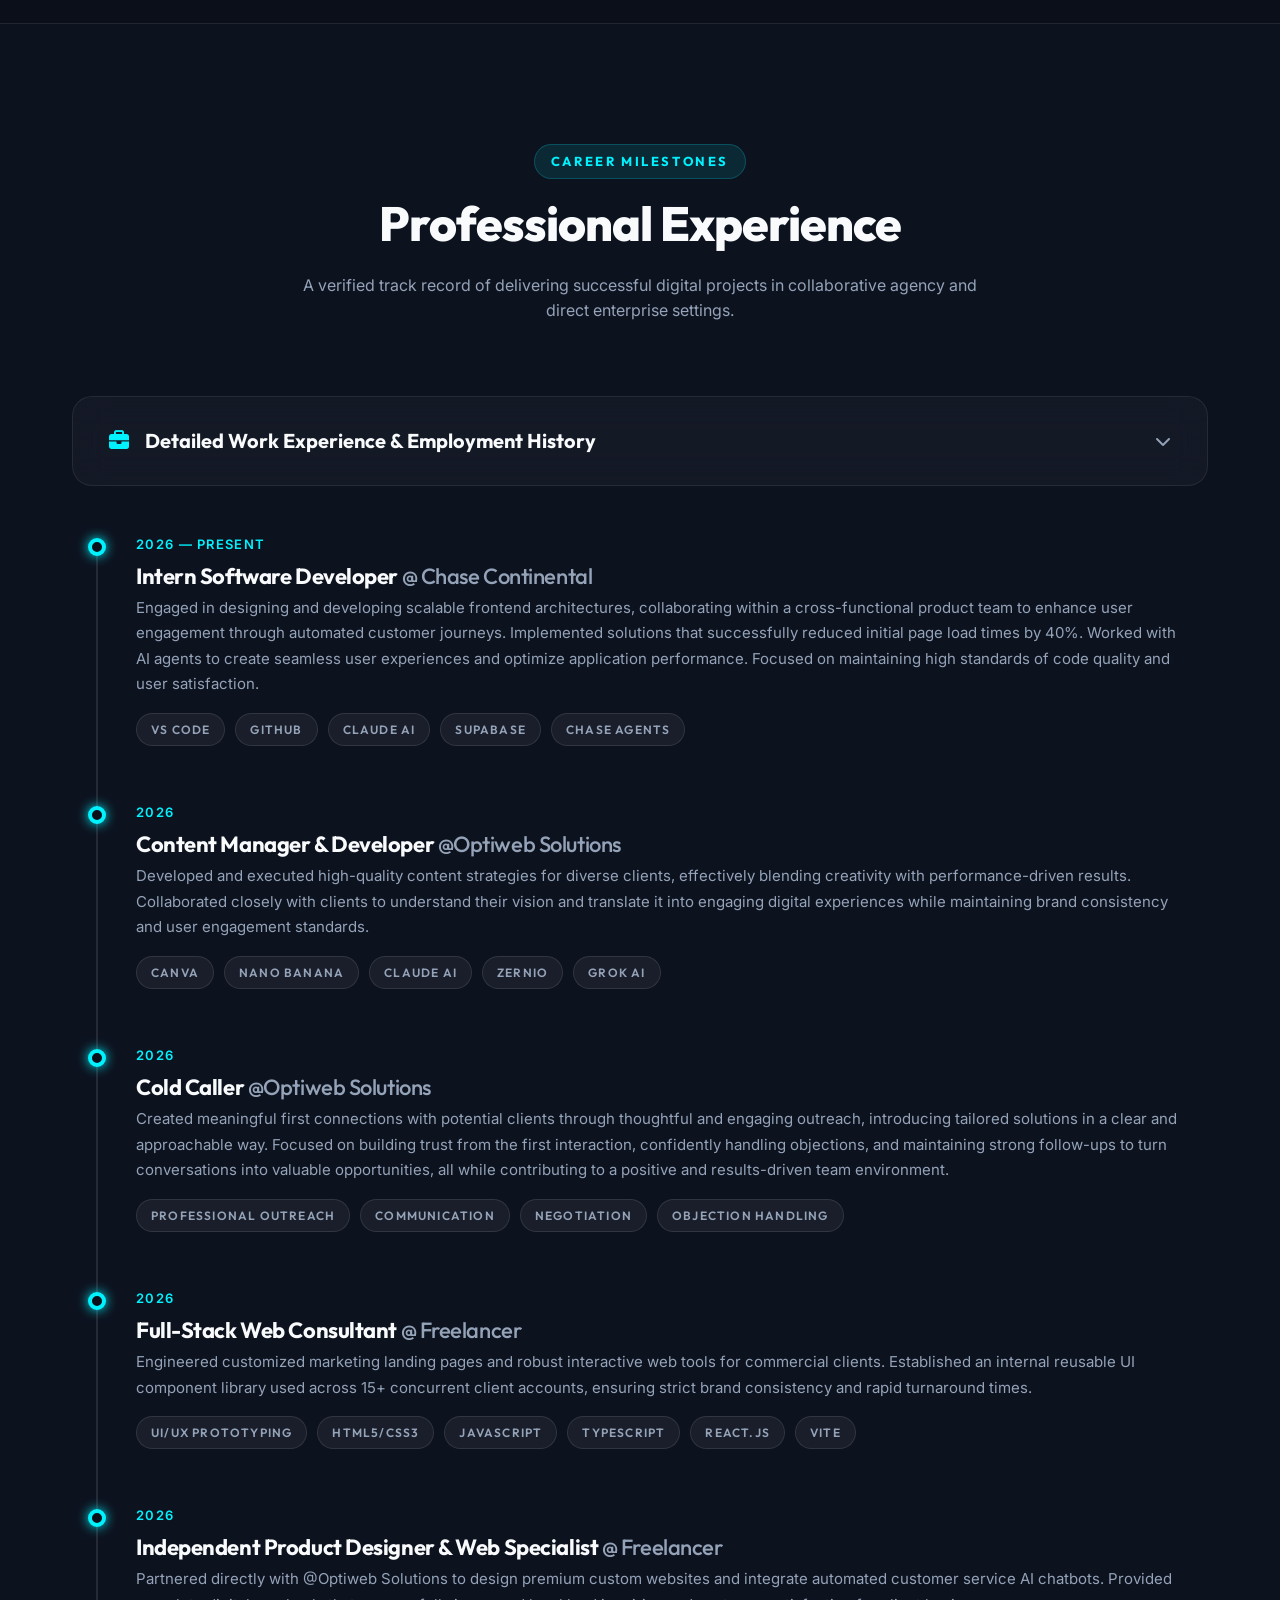
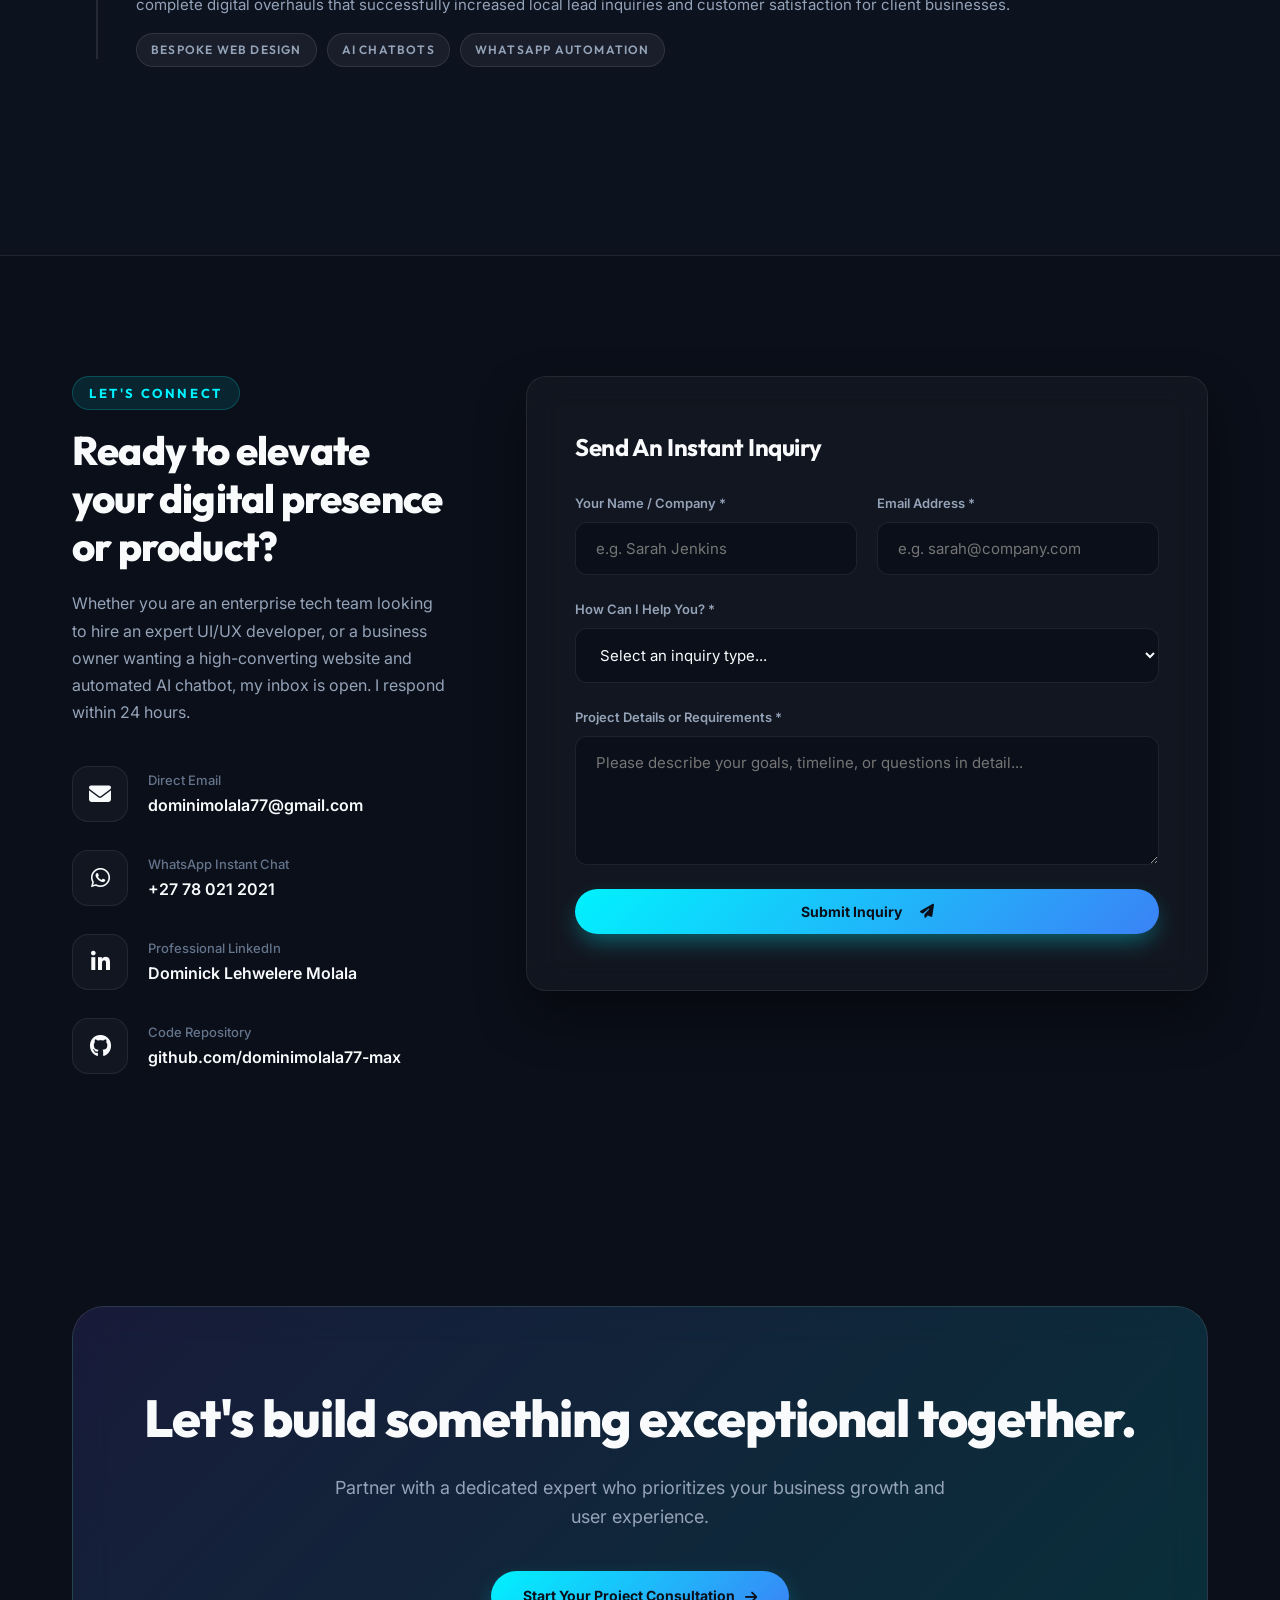
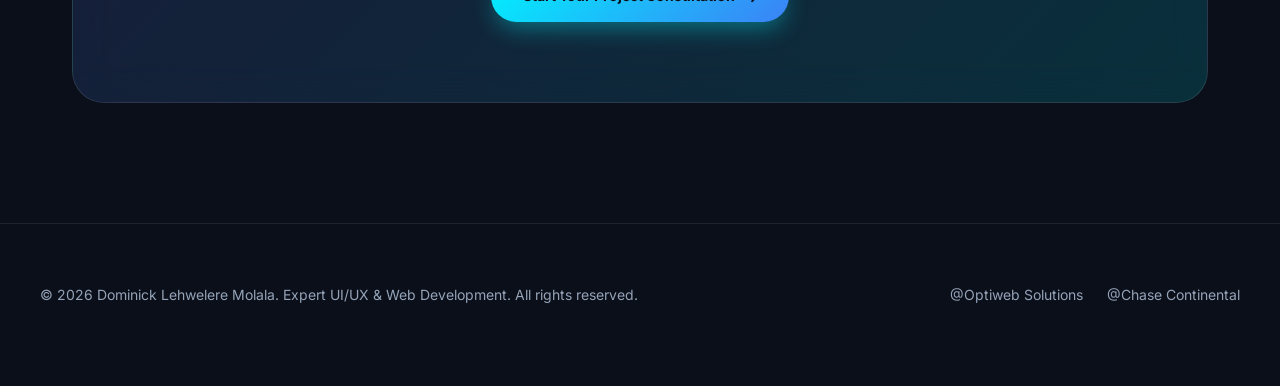
==== commit 482a55da: "mindful styling" ====
--- a/index.html
+++ b/index.html
@@ -14,6 +14,7 @@
         rel="stylesheet">
     <link rel="stylesheet" href="assets/css/style.css">
     <link rel="stylesheet" href="https://cdnjs.cloudflare.com/ajax/libs/font-awesome/6.5.0/css/all.min.css">
+    <link rel="icon" href="assets/images/WhatsApp Image 2026-05-19 at 11.35.35.jpeg" type="image/x-icon">
 </head>
 
 <body>
@@ -532,7 +533,7 @@
                                         <span class="tag">AI Chatbots</span>
                                         <span class="tag">WhatsApp Automation</span>
                                     </div>
-                                </div>Lead UI/UX Designer & Frontend Developer
+                                </div>
                             </div>
                         </div>
                     </div>
--- a/assets/css/style.css
+++ b/assets/css/style.css
@@ -1511,7 +1511,7 @@
     top: 92px;
     left: 12px;
     right: 12px;
-    max-height: calc(100dvh - 112px);
+    max-height: 0;
     overflow-y: auto;
     overscroll-behavior: contain;
   }
